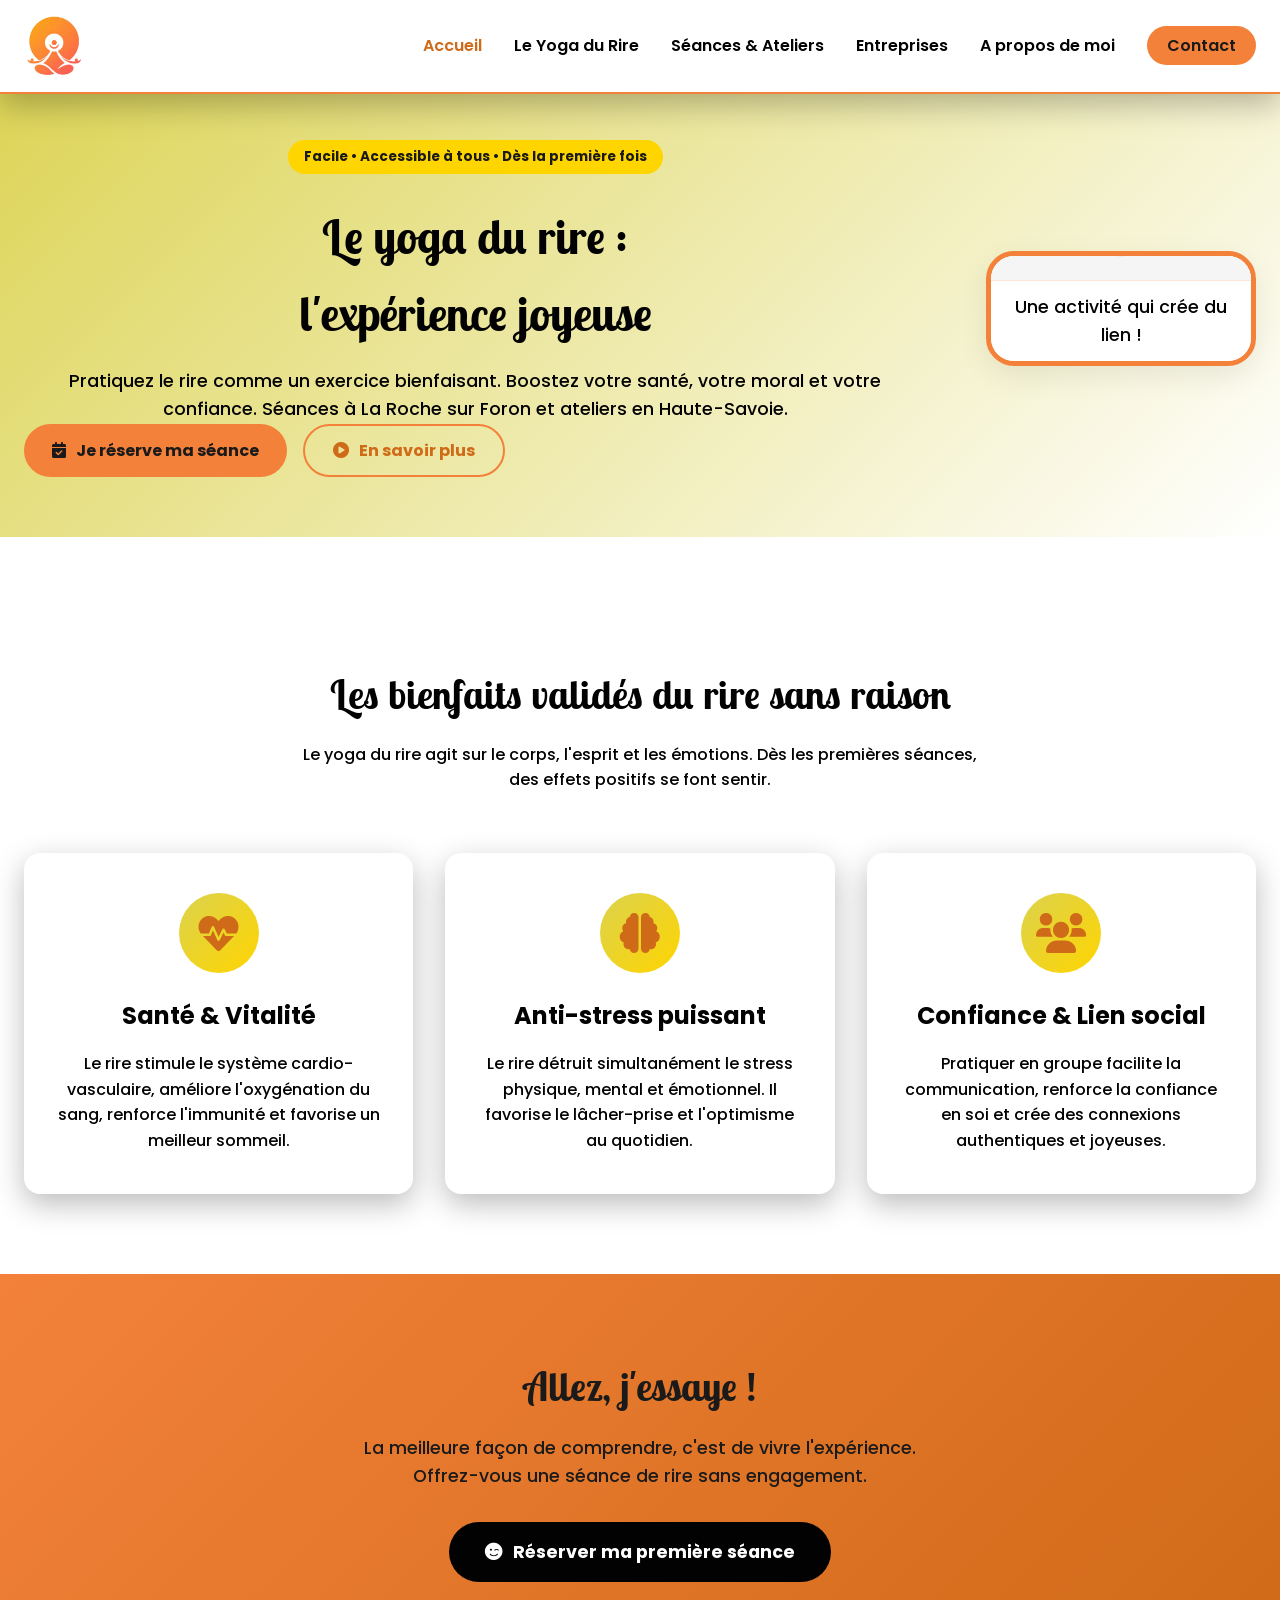
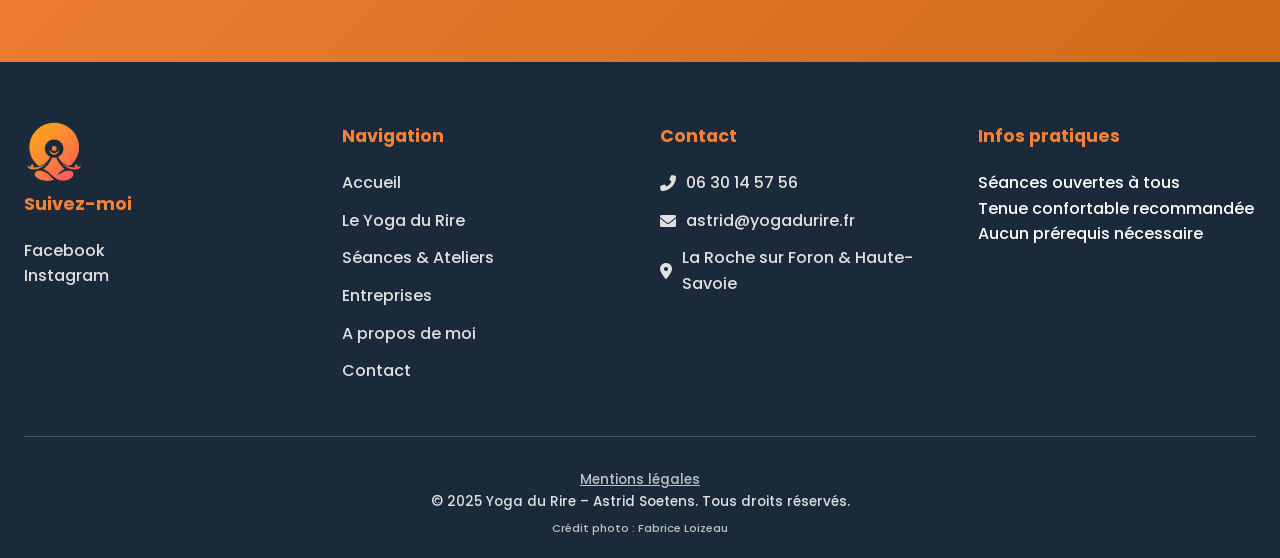
==== index.html @ e9b2869d "Add files via upload" ====
<!DOCTYPE html>
<html lang="fr">
<head>
    <meta charset="UTF-8">
    <meta name="viewport" content="width=device-width, initial-scale=1.0, viewport-fit=cover">
    
    <!-- META DESCRIPTION -->
    <meta name="description" content="Yoga du Rire à La Roche sur Foron et Haute-Savoie. Pratique accessible, sans humour, pour la santé, la joie et la confiance en soi. Ateliers avec Astrid Soetens.">
    <meta name="keywords" content="yoga du rire, haute-savoie, la roche sur foron, rire thérapie, bien-être, astrid soetens">
    <meta name="author" content="Astrid Soetens - Yoga du Rire">
    <meta name="robots" content="index, follow">
    <meta name="revisit-after" content="7 days">
    
    <!-- TITLE -->
    <title>Yoga du Rire – Astrid Soetens | Rire pour mieux vivre en Haute-Savoie</title>
    
    <!-- ==================== OPEN GRAPH / FACEBOOK ==================== -->
    <meta property="og:type" content="website">
    <meta property="og:url" content="https://yogadurire.fr/">
    <meta property="og:title" content="Yoga du Rire – Astrid Soetens | Rire pour mieux vivre en Haute-Savoie">
    <meta property="og:description" content="Pratiquez le yoga du rire à La Roche sur Foron et Haute-Savoie. Séances hebdomadaires, ateliers en entreprise et visio. Accessible à tous, sans humour, pour la santé et la joie.">
    <meta property="og:image" content="https://yogadurire.fr/img/og-image.jpg">
    <meta property="og:image:width" content="1200">
    <meta property="og:image:height" content="630">
    <meta property="og:image:alt" content="Astrid Soetens animant une séance de yoga du rire">
    <meta property="og:locale" content="fr_FR">
    <meta property="og:site_name" content="Yoga du Rire - Astrid Soetens">
    <!-- ==================== FAVICONS ==================== -->
<link rel="icon" type="image/svg+xml" href="img/favicon.svg">
<link rel="alternate icon" href="img/favicon.ico">
<link rel="icon" type="image/png" sizes="16x16" href="img/favicon-16x16.png">
<link rel="icon" type="image/png" sizes="32x32" href="img/favicon-32x32.png">
<link rel="apple-touch-icon" sizes="180x180" href="img/apple-touch-icon.png">
<link rel="manifest" href="img/site.webmanifest">
<meta name="msapplication-TileColor" content="#f3813a">
<meta name="theme-color" content="#f3813a">
    
    <!-- ==================== SCHEMA.ORG JSON-LD ==================== -->
 <script type="application/ld+json">
{
  "@context": "https://schema.org",
  "@type": "LocalBusiness",
  "name": "Yoga du Rire - Astrid Soetens",
  "alternateName": "Yoga du Rire Haute-Savoie",
  "description": "Animatrice certifiée de yoga du rire en Haute-Savoie. Séances hebdomadaires à La Roche sur Foron, ateliers en entreprise et séances en visioconférence.",
  "url": "https://yogadurire.fr/",
  "logo": "https://yogadurire.fr/img/logo.png",
  "image": "https://yogadurire.fr/img/astrid-soetens.webp",
  "telephone": "+33630145756",
  "email": "astrid@yogadurire.fr",
  "priceRange": "€ (participation libre)",
  "address": {
    "@type": "PostalAddress",
    "streetAddress": "156 Avenue Charles de Gaulle",
    "addressLocality": "La Roche sur Foron",
    "postalCode": "74800",
    "addressRegion": "Haute-Savoie",
    "addressCountry": "FR"
  },
  "sameAs": [
    "https://www.facebook.com/YogaRireAstridSoetens",
    "https://www.instagram.com/astridyogadurire/"
  ],
  "hasOfferCatalog": {
    "@type": "OfferCatalog",
    "name": "Services de yoga du rire",
    "itemListElement": [
      {
        "@type": "Offer",
        "itemOffered": {
          "@type": "Service",
          "name": "Séances hebdomadaires de yoga du rire",
          "description": "Séances collectives à La Roche sur Foron pour pratiquer le rire comme exercice de bien-être.",
          "provider": {
            "@type": "Person",
            "name": "Astrid Soetens"
          },
          "areaServed": {
            "@type": "City",
            "name": "La Roche sur Foron"
          },
          "audience": {
            "@type": "PeopleAudience",
            "suggestedGender": "Unisex",
            "eligibleAgeRange": {
              "@type": "QuantitativeValue",
              "minValue": "18",
              "unitCode": "ANN"
            }
          }
        }
      },
      {
        "@type": "Offer",
        "itemOffered": {
          "@type": "Service",
          "name": "Ateliers yoga du rire en entreprise",
          "description": "Ateliers sur mesure pour entreprises et associations, pour renforcer la cohésion d'équipe et réduire le stress.",
          "provider": {
            "@type": "Person",
            "name": "Astrid Soetens"
          },
          "areaServed": {
            "@type": "AdministrativeArea",
            "name": "Haute-Savoie"
          }
        }
      },
      {
        "@type": "Offer",
        "itemOffered": {
          "@type": "Service",
          "name": "Séances de yoga du rire en visioconférence",
          "description": "Pratiquez le yoga du rire depuis chez vous, en groupe ou en individuel.",
          "provider": {
            "@type": "Person",
            "name": "Astrid Soetens"
          },
          "availableChannel": {
            "@type": "ServiceChannel",
            "serviceUrl": "https://zoom.us/",
            "availableLanguage": {
              "@type": "Language",
              "name": "Français"
            }
          }
        }
      }
    ]
  },
  "makesOffer": [
    {
      "@type": "Offer",
      "itemOffered": {
        "@type": "Service",
        "name": "Séance découverte de yoga du rire"
      },
      "price": "0",
      "priceCurrency": "EUR",
      "availability": "https://schema.org/InStock"
    }
  ]
}
</script>
    
    <!-- FONTS & CSS -->
    <link rel="preconnect" href="https://fonts.googleapis.com">
    <link rel="preconnect" href="https://fonts.gstatic.com" crossorigin>
    <link href="https://fonts.googleapis.com/css2?family=Lobster+Two:ital,wght@0,400;0,700;1,400;1,700&display=swap" rel="stylesheet">
    <link href="https://fonts.googleapis.com/css2?family=Poppins:wght@400;500;600;700;800&family=Open+Sans:wght@300;400;500;600;700&display=swap" rel="stylesheet">
    <link rel="stylesheet" href="https://cdnjs.cloudflare.com/ajax/libs/font-awesome/6.0.0-beta3/css/all.min.css">
    <link rel="stylesheet" href="css/style.css">
    
    <!-- FAVICON -->
    <link rel="icon" type="image/png" href="img/favicon.png">
    <link rel="apple-touch-icon" href="img/apple-touch-icon.png">
    
    <!-- CANONICAL URL -->
    <link rel="canonical" href="https://yogadurire.fr/">
    
    <!-- ALTERNATE LANGUAGES -->
    <link rel="alternate" hreflang="fr" href="https://yogadurire.fr/">
    <!-- ==================== WHATSAPP / LINKEDIN ==================== -->
<meta property="og:image:alt" content="Yoga du Rire avec Astrid Soetens - Le rire pour mieux vivre">

</head>
<body>

      <a href="#main-content" class="skip-link">Aller au contenu principal</a>
    
    <!-- ==================== HEADER / NAVIGATION ==================== -->
    <header class="header">
        <div class="container">
            <div class="logo">
                <a href="index.html">
                    <img src="img/logo.png" alt="Logo Yoga du Rire Astrid Soetens" class="logo-yoga">
                </a>
            </div>
            <nav class="navbar">
                <ul class="nav-menu">
                    <li><a href="index.html" class="active">Accueil</a></li>
                    <li><a href="yoga-du-rire.html">Le Yoga du Rire</a></li>
                    <li><a href="seances.html">Séances & Ateliers</a></li>
                    <li><a href="entreprises.html">Entreprises</a></li>
                    <li><a href="a-propos.html">A propos de moi</a></li>                    <li><a href="contact.html" class="btn-nav">Contact</a></li>
                </ul>
                <div class="hamburger">
                    <span></span>
                    <span></span>
                    <span></span>
                </div>
            </nav>
        </div>
    </header>
<main id="main-content">
    <!-- ==================== SECTION HERO ==================== -->
<section  class="page-hero">       
            <div class="container"> <div class="hero-wrapper">
                <div class="hero-content">
                    <span class="hero-badge">Facile • Accessible à tous • Dès la première fois</span>
                    <h1>Le yoga du rire :<br>l'expérience joyeuse</h1>
                    <p>Pratiquez le rire comme un exercice bienfaisant. Boostez votre santé, votre moral et votre confiance. Séances à La Roche sur Foron et ateliers en Haute-Savoie.</p>
                    <div class="hero-buttons">
                        <a href="contact.html" class="btn btn-primary"><i class="fas fa-calendar-check"></i> Je réserve ma séance</a>
                        <a href="yoga-du-rire.html" class="btn btn-secondary"><i class="fas fa-play-circle"></i> En savoir plus</a>
                    </div>
                </div>
                
                <div class="videos-hero">
                    <div class="video-container">
                        <div class="video-crop-wrapper">
                            <div class="instagram-cropped">
<iframe class="instagram-media instagram-media-rendered" title="Vidéo Instagram - Temoignage" id="instagram-embed-0" src="https://www.instagram.com/reel/DOQ8oOCDPMs/embed/captioned/?cr=1&amp;v=14&amp;wp=600&amp;rd=http%3A%2F%2F127.0.0.1%3A5500&amp;rp=%2Findex.html#%7B%22ci%22%3A0%2C%22os%22%3A142.10000014305115%2C%22ls%22%3A58.200000047683716%2C%22le%22%3A111.80000019073486%7D" allowtransparency="true" allowfullscreen="true" frameborder="0" height="849" data-instgrm-payload-id="instagram-media-payload-0" scrolling="no" style="background: white; max-width: 540px; width: 300px !important; border-radius: 3px; border: 1px solid rgb(219, 219, 219); box-shadow: none; display: block; margin: 0px 0px 12px; min-width: 326px; padding: 0px;"></iframe>                                    <div style="padding:16px;">
                                        <a href="https://www.instagram.com/reel/DOQ8oOCDPMs/?utm_source=ig_embed&amp;utm_campaign=loading" style="background:#FFFFFF; line-height:0; padding:0 0; text-align:center; text-decoration:none; width:100%;" target="_blank">
                                            <div style="display:flex; flex-direction:row; align-items:center;">
                                                <div style="background-color:#F4F4F4; border-radius:50%; flex-grow:0; height:40px; margin-right:14px; width:40px;"></div>
                                                <div style="display:flex; flex-direction:column; flex-grow:1; justify-content:center;">
                                                    <div style="background-color:#F4F4F4; border-radius:4px; flex-grow:0; height:14px; margin-bottom:6px; width:100px;"></div>
                                                    <div style="background-color:#F4F4F4; border-radius:4px; flex-grow:0; height:14px; width:60px;"></div>
                                                </div>
                                            </div>
                                            <div style="padding:19% 0;"></div>
                                            <div style="display:block; height:50px; margin:0 auto 12px; width:50px;">
                                                <svg width="50px" height="50px" viewBox="0 0 60 60" version="1.1" xmlns="https://www.w3.org/2000/svg" xmlns:xlink="https://www.w3.org/1999/xlink">
                                                    <g stroke="none" stroke-width="1" fill="none" fill-rule="evenodd">
                                                        <g transform="translate(-511.000000, -20.000000)" fill="#000000">
                                                            <g>
                                                                <path d="M556.869,30.41 C554.814,30.41 553.148,32.076 553.148,34.131 C553.148,36.186 554.814,37.852 556.869,37.852 C558.924,37.852 560.59,36.186 560.59,34.131 C560.59,32.076 558.924,30.41 556.869,30.41 M541,60.657 C535.114,60.657 530.342,55.887 530.342,50 C530.342,44.114 535.114,39.342 541,39.342 C546.887,39.342 551.658,44.114 551.658,50 C551.658,55.887 546.887,60.657 541,60.657 M541,33.886 C532.1,33.886 524.886,41.1 524.886,50 C524.886,58.899 532.1,66.113 541,66.113 C549.9,66.113 557.115,58.899 557.115,50 C557.115,41.1 549.9,33.886 541,33.886 M565.378,62.101 C565.244,65.022 564.756,66.606 564.346,67.663 C563.803,69.06 563.154,70.057 562.106,71.106 C561.058,72.155 560.06,72.803 558.662,73.347 C557.607,73.757 556.021,74.244 553.102,74.378 C549.944,74.521 548.997,74.552 541,74.552 C533.003,74.552 532.056,74.521 528.898,74.378 C525.979,74.244 524.393,73.757 523.338,73.347 C521.94,72.803 520.942,72.155 519.894,71.106 C518.846,70.057 518.197,69.06 517.654,67.663 C517.244,66.606 516.755,65.022 516.623,62.101 C516.479,58.943 516.448,57.996 516.448,50 C516.448,42.003 516.479,41.056 516.623,37.899 C516.755,34.978 517.244,33.391 517.654,32.338 C518.197,30.938 518.846,29.942 519.894,28.894 C520.942,27.846 521.94,27.196 523.338,26.654 C524.393,26.244 525.979,25.756 528.898,25.623 C532.057,25.479 533.004,25.448 541,25.448 C548.997,25.448 549.943,25.479 553.102,25.623 C556.021,25.756 557.607,26.244 558.662,26.654 C560.06,27.196 561.058,27.846 562.106,28.894 C563.154,29.942 563.803,30.938 564.346,32.338 C564.756,33.391 565.244,34.978 565.378,37.899 C565.522,41.056 565.552,42.003 565.552,50 C565.552,57.996 565.522,58.943 565.378,62.101 M570.82,37.631 C570.674,34.438 570.167,32.258 569.425,30.349 C568.659,28.377 567.633,26.702 565.965,25.035 C564.297,23.368 562.623,22.342 560.652,21.575 C558.743,20.834 556.562,20.326 553.369,20.18 C550.169,20.033 549.148,20 541,20 C532.853,20 531.831,20.033 528.631,20.18 C525.438,20.326 523.257,20.834 521.349,21.575 C519.376,22.342 517.703,23.368 516.035,25.035 C514.368,26.702 513.342,28.377 512.574,30.349 C511.834,32.258 511.326,34.438 511.181,37.631 C511.035,40.831 511,41.851 511,50 C511,58.147 511.035,59.17 511.181,62.369 C511.326,65.562 511.834,67.743 512.574,69.651 C513.342,71.625 514.368,73.296 516.035,74.965 C517.703,76.634 519.376,77.658 521.349,78.425 C523.257,79.167 525.438,79.673 528.631,79.82 C531.831,79.965 532.853,80.001 541,80.001 C549.148,80.001 550.169,79.965 553.369,79.82 C556.562,79.673 558.743,79.167 560.652,78.425 C562.623,77.658 564.297,76.634 565.965,74.965 C567.633,73.296 568.659,71.625 569.425,69.651 C570.167,67.743 570.674,65.562 570.82,62.369 C570.966,59.17 571,58.147 571,50 C571,41.851 570.966,40.831 570.82,37.631"></path>
                                                            </g>
                                                        </g>
                                                    </g>
                                                </svg>
                                            </div>
                                            <div style="padding-top:8px;">
                                                <div style="color:#3897f0; font-family:Arial,sans-serif; font-size:14px; font-style:normal; font-weight:550; line-height:18px;">Voir cette publication sur Instagram</div>
                                            </div>
                                            <div style="padding:12.5% 0;"></div>
                                            <div style="display:flex; flex-direction:row; margin-bottom:14px; align-items:center;">
                                                <div>
                                                    <div style="background-color:#F4F4F4; border-radius:50%; height:12.5px; width:12.5px; transform:translateX(0px) translateY(7px);"></div>
                                                    <div style="background-color:#F4F4F4; height:12.5px; transform:rotate(-45deg) translateX(3px) translateY(1px); width:12.5px; flex-grow:0; margin-right:14px; margin-left:2px;"></div>
                                                    <div style="background-color:#F4F4F4; border-radius:50%; height:12.5px; width:12.5px; transform:translateX(9px) translateY(-18px);"></div>
                                                </div>
                                                <div style="margin-left:8px;">
                                                    <div style="background-color:#F4F4F4; border-radius:50%; flex-grow:0; height:20px; width:20px;"></div>
                                                    <div style="width:0; height:0; border-top:2px solid transparent; border-left:6px solid #f4f4f4; border-bottom:2px solid transparent; transform:translateX(16px) translateY(-4px) rotate(30deg)"></div>
                                                </div>
                                                <div style="margin-left:auto;">
                                                    <div style="width:0px; border-top:8px solid #F4F4F4; border-right:8px solid transparent; transform:translateY(16px);"></div>
                                                    <div style="background-color:#F4F4F4; flex-grow:0; height:12px; width:16px; transform:translateY(-4px);"></div>
                                                    <div style="width:0; height:0; border-top:8px solid #F4F4F4; border-left:8px solid transparent; transform:translateY(-4px) translateX(8px);"></div>
                                                </div>
                                            </div>
                                            <div style="display:flex; flex-direction:column; flex-grow:1; justify-content:center; margin-bottom:24px;">
                                                <div style="background-color:#F4F4F4; border-radius:4px; flex-grow:0; height:14px; margin-bottom:6px; width:224px;"></div>
                                                <div style="background-color:#F4F4F4; border-radius:4px; flex-grow:0; height:14px; width:144px;"></div>
                                            </div>
                                        </a>
                                        <p style="color:#ffffff; font-family:Arial,sans-serif; font-size:14px; line-height:17px; margin-bottom:0; margin-top:8px; overflow:hidden; padding:8px 0 7px; text-align:center; text-overflow:ellipsis; white-space:nowrap;">
                                            <a href="https://www.instagram.com/reel/DOQ8oOCDPMs/?utm_source=ig_embed&amp;utm_campaign=loading" style="color:#c9c8cd; font-family:Arial,sans-serif; font-size:14px; font-style:normal; font-weight:normal; line-height:17px; text-decoration:none;" target="_blank">Une publication partagée par Astrid Yoga du Rire (@astridyogadurire)</a>
                                        </p>
                                    </div>
                                
                                <script async src="//www.instagram.com/embed.js"></script>
                            </div>
                        </div>
                        <div class="video-credit-link">
                            <a href="https://www.instagram.com/astridyogadurire/" target="_blank">
                                <p> Une activité qui crée du lien !</p>
                            </a>
                        </div>
                    </div>
                </div>
            </div>
        </div>
    </section>

    <!-- ==================== SECTION BIENFAITS ==================== -->
    <section  class="benefits">
        <div class="container">
            <div class="section-header">
                <span class="section-tag">Pourquoi pratiquer ?</span>
                <h2>Les bienfaits validés du rire sans raison</h2>
                <p>Le yoga du rire agit sur le corps, l'esprit et les émotions. Dès les premières séances, des effets positifs se font sentir.</p>
            </div>
            <div class="benefits-grid">
                <div class="benefit-card">
                    <div class="benefit-icon"><i class="fas fa-heartbeat"></i></div>
                    <h3>Santé & Vitalité</h3>
                    <p>Le rire stimule le système cardio-vasculaire, améliore l'oxygénation du sang, renforce l'immunité et favorise un meilleur sommeil.</p>
                </div>
                <div class="benefit-card">
                    <div class="benefit-icon"><i class="fas fa-brain"></i></div>
                    <h3>Anti-stress puissant</h3>
                    <p>Le rire détruit simultanément le stress physique, mental et émotionnel. Il favorise le lâcher-prise et l'optimisme au quotidien.</p>
                </div>
                <div class="benefit-card">
                    <div class="benefit-icon"><i class="fas fa-users"></i></div>
                    <h3>Confiance & Lien social</h3>
                    <p>Pratiquer en groupe facilite la communication, renforce la confiance en soi et crée des connexions authentiques et joyeuses.</p>
                </div>
            </div>
        </div>
    </section>

    <!-- ==================== SECTION CTA FINAL ==================== -->
    <section  class="cta">
        <div class="container">
            <div class="cta-content">
                <h2>Allez, j'essaye !</h2>
                <p>La meilleure façon de comprendre, c'est de vivre l'expérience. Offrez-vous une séance de rire sans engagement.</p>
                <a href="contact.html" class="btn btn-primary btn-large"><i class="fas fa-smile-wink"></i> Réserver ma première séance</a>
            </div>
        </div>
    </section>
</main>
    <!-- ==================== FOOTER ==================== -->
    <footer class="footer">
        <div class="container">
            <div class="footer-grid">
                <div class="footer-col">
                    <div class="footer-logo"><img src="img/logo.png" alt="Logo Yoga du Rire Astrid Soetens" class="logo-yoga"></div>
                    <h4>Suivez-moi</h4>
                    <div class="social-link"><a href="https://www.facebook.com/YogaRireAstridSoetens">Facebook</a></div> 
                    <div class="social-link"><a href="https://www.instagram.com/astridyogadurire/">Instagram</a></div>
                </div>
                <div class="footer-col">
                    <h4>Navigation</h4>
                    <ul>
                        <li><a href="index.html">Accueil</a></li>
                        <li><a href="yoga-du-rire.html">Le Yoga du Rire</a></li>
                        <li><a href="seances.html">Séances & Ateliers</a></li>
                        <li><a href="entreprises.html">Entreprises</a></li>
                        <li><a href="a-propos.html">A propos de moi</a></li>
                        <li><a href="contact.html">Contact</a></li>
                    </ul>
                </div>
                <div class="footer-col">
                    <h4>Contact</h4>
                    <ul class="contact-info">
                        <li><i class="fas fa-phone-alt"></i> <a href="tel:+33630145756">06 30 14 57 56</a></li>
                        <li><i class="fas fa-envelope"></i> <a href="mailto:astrid@yogadurire.fr">astrid@yogadurire.fr</a></li>
                        <li><i class="fas fa-map-marker-alt"></i> La Roche sur Foron & Haute-Savoie</li>
                    </ul>
                </div>
                <div class="footer-col">
                    <h4>Infos pratiques</h4>
                    <p>Séances ouvertes à tous<br>Tenue confortable recommandée<br>Aucun prérequis nécessaire</p>
                </div>
            </div>
            <div class="footer-bottom">
                <a href="mentions-legales.html" style="color:#BDC3C7;">Mentions légales</a>
                <p>&copy; 2025 Yoga du Rire – Astrid Soetens. Tous droits réservés.</p>
                <p class="credit-photo">Crédit photo : Fabrice Loizeau</p>
            </div>
        </div>
    </footer>

  <script type="module" src="js/main.js"></script>
</body>
</html>
---- css/style.css ----
@charset "UTF-8";
* {
  margin: 0;
  padding: 0;
  box-sizing: border-box;
}

body {
  font-family: "Poppins", sans-serif;
  color: #1a1a1a;
  background-color: #ffffff;
  line-height: 1.6;
  overflow-x: hidden;
}

.container {
  max-width: 1280px;
  margin: 0 auto;
  padding: 0 24px;
}

body {
  font-family: "Poppins", sans-serif;
  color: #020202;
  background-color: #ffffff;
  line-height: 1.6;
  overflow-x: hidden;
}

h1, h2, h3, h4 {
  font-family: "Lobster Two", sans-serif;
  color: #020202;
}

.section-header {
  text-align: center;
  max-width: 700px;
  margin: 0 auto 60px;
}

.section-tag {
  display: inline-block;
  background: #ffd500;
  color: #1a1a1a;
  padding: 4px 16px;
  border-radius: 50px;
  font-size: 0.8rem;
  font-weight: 700;
  margin-bottom: 16px;
}

.section-header h2 {
  font-family: "Lobster Two", sans-serif;
  font-size: 2.5rem;
  margin-bottom: 16px;
  color: #020202;
}

.section-header p {
  color: #020202;
}

a:focus-visible,
button:focus-visible,
input:focus-visible,
select:focus-visible,
textarea:focus-visible {
  outline: 3px solid #cf6a18;
  outline-offset: 2px;
  border-radius: 4px;
}

.skip-link {
  position: absolute;
  top: -40px;
  left: 0;
  background: #cf6a18;
  color: #ffffff;
  padding: 8px 16px;
  text-decoration: none;
  z-index: 9999;
  font-weight: 600;
}
.skip-link:focus {
  top: 0;
}

@media (prefers-reduced-motion: reduce) {
  *,
  *::before,
  *::after {
    animation-duration: 0.01ms !important;
    animation-iteration-count: 1 !important;
    transition-duration: 0.01ms !important;
    scroll-behavior: auto !important;
  }
}
body {
  font-weight: 500;
}
@media (prefers-contrast: more) {
  body {
    font-weight: 500;
  }
}

.btn {
  display: inline-flex;
  align-items: center;
  gap: 10px;
  padding: 12px 28px;
  border-radius: 50px;
  text-decoration: none;
  font-weight: 700;
  transition: all 0.3s ease;
  border: none;
  cursor: pointer;
  font-size: 1rem;
}

.btn-primary {
  background: #f3813a;
  color: #1a1a1a;
}
.btn-primary:hover {
  background: #cf6a18;
  color: #ffffff;
  transform: translateY(-3px);
  box-shadow: 0 20px 40px rgba(0, 0, 0, 0.473);
}

.btn-secondary {
  background: transparent;
  color: #cf6a18;
  border: 2px solid #f3813a;
}
.btn-secondary:hover {
  background: #f3813a;
  color: #1a1a1a;
  transform: translateY(-3px);
  box-shadow: 0 20px 40px rgba(0, 0, 0, 0.473);
}

.btn-large {
  padding: 16px 36px;
  font-size: 1.1rem;
}

.benefits-grid {
  display: grid;
  grid-template-columns: repeat(auto-fit, minmax(300px, 1fr));
  gap: 32px;
}

.benefit-card {
  background: #ffffff;
  padding: 40px 28px;
  border-radius: 16px;
  text-align: center;
  box-shadow: 0 10px 30px rgba(0, 0, 0, 0.267);
  transition: all 0.3s ease;
}
.benefit-card:hover {
  transform: translateY(-8px);
  box-shadow: 0 20px 40px rgba(0, 0, 0, 0.473);
}
.benefit-card .benefit-icon {
  width: 80px;
  height: 80px;
  background: linear-gradient(135deg, #dbd24e, #ffd500);
  border-radius: 50%;
  display: flex;
  align-items: center;
  justify-content: center;
  margin: 0 auto 24px;
}
.benefit-card .benefit-icon i {
  font-size: 2.5rem;
  color: #cf6a18;
}
.benefit-card h3 {
  font-size: 1.5rem;
  margin-bottom: 16px;
  font-family: "Poppins", sans-serif;
  font-style: normal;
  color: #020202;
}
.benefit-card p {
  color: #020202;
}

.session-card {
  background: #ffffff;
  border-radius: 24px;
  padding: 2rem 1.8rem;
  box-shadow: 0 10px 30px rgba(0, 0, 0, 0.267);
  transition: all 0.4s ease;
  border: 1px solid rgba(243, 129, 58, 0.15);
  position: relative;
  overflow: hidden;
  height: 100%;
  display: flex;
  flex-direction: column;
  margin-bottom: 20px;
}
.session-card:hover {
  transform: translateY(-12px);
  box-shadow: 0 25px 45px -12px rgba(0, 0, 0, 0.25);
  border-color: #f3813a;
}
.session-card:hover::before {
  opacity: 1;
}
.session-card:hover .session-icon {
  background: #f3813a;
  color: #1a1a1a;
  transform: scale(1.02);
}
.session-card::before {
  content: "";
  position: absolute;
  top: 0;
  left: 0;
  width: 6px;
  height: 100%;
  background: linear-gradient(135deg, #f3813a, #ffd500);
  opacity: 0;
  transition: opacity 0.3s ease;
}
.session-card .session-icon {
  font-size: 2.8rem;
  color: #cf6a18;
  margin-bottom: 1.5rem;
  background: rgba(243, 129, 58, 0.1);
  width: 70px;
  height: 70px;
  display: flex;
  align-items: center;
  justify-content: center;
  border-radius: 20px;
  transition: all 0.3s;
}
.session-card h3 {
  font-size: 1.6rem;
  margin-bottom: 1rem;
  font-weight: 700;
  color: #020202;
  font-family: "Poppins", sans-serif;
  font-style: normal;
}
.session-card p {
  color: #020202;
  line-height: 1.65;
  flex-grow: 1;
}

.enterprise-card {
  background: #ffffff;
  border-radius: 24px;
  padding: 2rem 1.8rem;
  box-shadow: 0 10px 30px rgba(0, 0, 0, 0.267);
  transition: all 0.4s ease;
  border: 1px solid rgba(243, 129, 58, 0.15);
  position: relative;
  overflow: hidden;
  height: 100%;
  display: flex;
  flex-direction: column;
  margin-bottom: 20px;
}
.enterprise-card:hover {
  transform: translateY(-12px);
  box-shadow: 0 25px 45px -12px rgba(0, 0, 0, 0.25);
  border-color: #f3813a;
}
.enterprise-card:hover::before {
  opacity: 1;
}
.enterprise-card:hover .card-icon {
  background: #f3813a;
  color: #1a1a1a;
  transform: scale(1.02);
}
.enterprise-card::before {
  content: "";
  position: absolute;
  top: 0;
  left: 0;
  width: 6px;
  height: 100%;
  background: linear-gradient(135deg, #f3813a, #ffd500);
  opacity: 0;
  transition: opacity 0.3s ease;
}
.enterprise-card .card-icon {
  font-size: 2.8rem;
  color: #cf6a18;
  margin-bottom: 1.5rem;
  background: rgba(243, 129, 58, 0.1);
  width: 70px;
  height: 70px;
  display: flex;
  align-items: center;
  justify-content: center;
  border-radius: 20px;
  transition: all 0.3s;
}
.enterprise-card h3 {
  font-size: 1.6rem;
  margin-bottom: 1rem;
  font-weight: 700;
  color: #020202;
  font-family: "Poppins", sans-serif;
  font-style: normal;
}
.enterprise-card p {
  color: #020202;
  line-height: 1.65;
  flex-grow: 1;
}

.video-card {
  background: #ffffff;
  border-radius: 24px;
  overflow: hidden;
  width: 60%;
  box-shadow: 0 20px 40px rgba(0, 0, 0, 0.15);
  transition: transform 0.3s ease, box-shadow 0.3s ease;
  opacity: 0;
  transform: translateY(30px) scale(0.98);
  animation: videoReveal 1.5s cubic-bezier(0.2, 0.9, 0.4, 1.1) forwards;
  animation-delay: 0.5s;
}
@keyframes videoReveal {
  0% {
    opacity: 0;
    transform: translateY(30px) scale(0.96);
  }
  100% {
    opacity: 1;
    transform: translateY(0) scale(1);
  }
}
.video-card:hover {
  transform: translateY(-5px) scale(1.01);
  box-shadow: 0 30px 50px rgba(0, 0, 0, 0.2);
}

.video-crop-wrapper {
  max-height: 280px;
  border-color: solid 2px #E67E22;
  overflow: hidden;
  background: #f5f5f5;
  display: flex;
  align-items: center;
  justify-content: center;
  align-items: flex-start;
}

.instagram-cropped {
  transform: translateY(-70px);
  margin-bottom: -160px;
  animation: contentFadeIn 3s ease-out forwards;
}
@keyframes contentFadeIn {
  from {
    opacity: 0;
  }
  to {
    opacity: 1;
  }
}
.instagram-cropped .instagram-media,
.instagram-cropped blockquote {
  margin: 0 auto !important;
  width: 100% !important;
  min-width: 100px !important;
}

.video-credit-link {
  text-align: center;
  padding: 12px 16px;
  background: #ffffff;
  border-top: 1px solid rgba(243, 129, 58, 0.2);
}
.video-credit-link a {
  font-size: 0.85rem;
  color: #5a6a7a;
  text-decoration: none;
  display: flex;
  align-items: center;
  justify-content: center;
  gap: 8px;
  transition: color 0.3s ease;
  font-weight: 500;
}
.video-credit-link a:hover {
  color: #f3813a;
}

.videos-grid {
  display: flex;
  flex-wrap: wrap;
  justify-content: center;
  gap: 30px;
}

.video-container {
  max-width: 270px;
  flex: 1;
  background: transparent;
  border-radius: 28px;
  box-shadow: 0 10px 30px rgba(0, 0, 0, 0.08);
  overflow: hidden;
  transition: all 0.3s ease;
  border: 5px solid #f3813a;
}
.video-container:hover {
  transform: translateY(-6px);
  box-shadow: 0 20px 40px rgba(0, 0, 0, 0.2);
}

.instagram-showcase {
  padding: 0px 0 60px;
}

.form-group {
  margin-bottom: 24px;
}
.form-group label {
  display: block;
  margin-bottom: 8px;
  font-weight: 600;
  color: #2c3e50;
}
.form-group input, .form-group select, .form-group textarea {
  width: 100%;
  padding: 12px 16px;
  border: 1px solid #ccc;
  border-radius: 12px;
  font-family: inherit;
  transition: all 0.3s ease;
  color: #2c3e50;
}
.form-group input:focus, .form-group select:focus, .form-group textarea:focus {
  outline: none;
  border-color: #f3813a;
  box-shadow: 0 0 0 3px rgba(255, 140, 66, 0.1);
}

.form-note {
  font-size: 0.8rem;
  color: #5a6a7a;
  margin-top: 16px;
}

.form-message {
  padding: 15px 20px;
  border-radius: 12px;
  margin-bottom: 25px;
  text-align: center;
  display: none;
  font-family: "Open Sans", sans-serif;
}
.form-message.success {
  background: #d4edda;
  color: #155724;
  border: 1px solid #c3e6cb;
  display: block;
}
.form-message.error {
  background: #f8d7da;
  color: #721c24;
  border: 1px solid #f5c6cb;
  display: block;
}

.sidebar .sidebar-card {
  background: #ffffff;
  border-radius: 16px;
  padding: 24px;
  box-shadow: 0 10px 30px rgba(0, 0, 0, 0.267);
  margin-bottom: 32px;
  border: 1px solid rgba(243, 129, 58, 0.2);
}
.sidebar .sidebar-card h3 {
  font-family: "Poppins", sans-serif;
  font-style: normal;
  color: #cf6a18;
  margin-bottom: 16px;
  display: flex;
  align-items: center;
  gap: 10px;
}
.sidebar .sidebar-card p {
  color: #3a4a5a;
}

.info-box {
  display: flex;
  gap: 20px;
  background: #dbd24e;
  padding: 24px;
  border-radius: 16px;
  margin: 30px 0;
  align-items: flex-start;
}
.info-box i {
  font-size: 2.5rem;
  color: #f3813a;
}
.info-box h3 {
  margin-bottom: 8px;
  color: #2c3e50;
}
.info-box p {
  color: #3a4a5a;
  margin-bottom: 0;
}

.benefits-list {
  list-style: none;
  padding-left: 0;
  margin: 20px 0;
}
.benefits-list li {
  margin-bottom: 12px;
  display: flex;
  align-items: center;
  gap: 12px;
  color: #3a4a5a;
}
.benefits-list li i {
  color: #f3813a;
  font-size: 1.2rem;
}

.header {
  position: fixed;
  top: 0;
  left: 0;
  width: 100%;
  background: #ffffff;
  box-shadow: 0 10px 30px rgba(0, 0, 0, 0.267);
  z-index: 1000;
  padding: 16px 0;
  transition: all 0.3s ease;
  border-bottom: 2px solid #f3813a;
}
.header .container {
  display: flex;
  align-items: center;
  justify-content: space-between;
}

.logo a {
  display: flex;
  align-items: center;
  gap: 12px;
  text-decoration: none;
  color: #1a2a3a;
}

.logo-yoga {
  width: 60px;
  height: 60px;
  object-fit: contain;
}

.nav-menu {
  display: flex;
  gap: 32px;
  list-style: none;
}
.nav-menu a {
  text-decoration: none;
  color: #020202;
  font-weight: 600;
  transition: all 0.3s ease;
}
.nav-menu a:hover, .nav-menu a.active {
  color: #cf6a18;
}

.btn-nav {
  background: #f3813a;
  color: #1a1a1a !important;
  padding: 8px 20px;
  border-radius: 50px;
  font-weight: 700;
}
.btn-nav:hover {
  background: #cf6a18;
  color: #ffffff !important;
  transform: translateY(-2px);
}

.hamburger {
  display: none;
  flex-direction: column;
  cursor: pointer;
}
.hamburger span {
  width: 25px;
  height: 3px;
  background: #1a2a3a;
  margin: 3px 0;
  transition: all 0.3s ease;
  border-radius: 3px;
}

.footer {
  background: #1a2a3a;
  color: #ffffff;
  padding: 60px 0 20px;
}
.footer .footer-grid {
  display: grid;
  grid-template-columns: repeat(auto-fit, minmax(220px, 1fr));
  gap: 40px;
  margin-bottom: 40px;
}
.footer .footer-col h4 {
  margin-bottom: 20px;
  font-size: 1.1rem;
  color: #f3813a;
  font-family: "Poppins", sans-serif;
  font-style: normal;
}
.footer .footer-col ul {
  list-style: none;
}
.footer .footer-col ul li {
  margin-bottom: 12px;
}
.footer .footer-col a {
  color: #e0e0e0;
  text-decoration: none;
  transition: all 0.3s ease;
}
.footer .footer-col a:hover {
  color: #ffd500;
  text-decoration: underline;
}
.footer .footer-col .contact-info li {
  display: flex;
  align-items: center;
  gap: 10px;
  color: #e0e0e0;
}
.footer .footer-col .contact-info li a {
  color: #e0e0e0;
}
.footer .footer-col .contact-info li a:hover {
  color: #ffd500;
}
.footer .footer-bottom {
  text-align: center;
  padding-top: 32px;
  border-top: 1px solid rgba(255, 255, 255, 0.2);
  font-size: 0.85rem;
  color: #e0e0e0;
}
.footer .footer-bottom a {
  color: #e0e0e0;
}
.footer .footer-bottom a:hover {
  color: #ffd500;
}
.footer .credit-photo {
  font-size: 0.7rem;
  margin-top: 8px;
  color: #c0c0c0;
}

/* ==================== CORRECTIONS CONTRASTES ==================== */
/* Footer links - amélioration contraste */
.footer-bottom a {
  color: #f7d66c; /* Jaune plus visible sur fond foncé */
  text-decoration: underline;
}

.footer-bottom a:hover {
  color: #ffffff;
}

/* Section tag - meilleur contraste */
.section-tag {
  background: var(--primary-dark);
  color: #ffffff;
  font-weight: 700;
}

/* Hero badge - meilleur contraste */
.hero-badge {
  background: var(--primary-dark);
  color: #ffffff;
  font-weight: 700;
}

/* Step number - meilleur contraste */
.step-number {
  background: var(--primary-dark);
  color: #ffffff;
  font-weight: 700;
}

/* Bouton btn-nav au hover */
.btn-nav:hover {
  background: var(--primary-dark);
  color: #ffffff !important;
}

/* Liens dans les cartes contact */
.contact-card a {
  color: var(--primary-dark);
  text-decoration: underline;
}

/* Placeholder des formulaires */
.form-group input::placeholder,
.form-group textarea::placeholder {
  color: #6c7a89;
  opacity: 1;
}

/* Sidebar cards liens */
.sidebar-card a {
  color: var(--primary-dark);
  text-decoration: underline;
}

/* Info box liens */
.info-box a {
  color: var(--primary-dark);
  text-decoration: underline;
}

/* Selection texte */
::selection {
  background: var(--primary);
  color: #1a1a1a;
}

::-moz-selection {
  background: var(--primary);
  color: #1a1a1a;
}

/* Focus visible amélioré */
a:focus-visible,
button:focus-visible,
input:focus-visible,
select:focus-visible,
textarea:focus-visible,
[tabindex="0"]:focus-visible {
  outline: 3px solid var(--primary-dark);
  outline-offset: 3px;
  border-radius: 4px;
}

/* Dark mode support - amélioration contraste */
@media (prefers-color-scheme: dark) {
  .benefit-card,
  .session-card,
  .enterprise-card,
  .sidebar-card,
  .contact-card {
    background: #2a2a2a;
    color: #f0f0f0;
  }
  .benefit-card p,
  .session-card p,
  .enterprise-card p {
    color: #e0e0e0;
  }
  .legal-card {
    background: #2a2a2a;
  }
  .legal-card p,
  .legal-card li {
    color: #e0e0e0;
  }
}
.hero {
  background: linear-gradient(135deg, #FFF8F0, #FFE8D6);
  margin-top: 80px;
  padding: 60px 0;
}

.hero-wrapper {
  display: flex;
  align-items: center;
  gap: 60px;
  flex-wrap: wrap;
}

.hero-content {
  flex: 1.2;
  min-width: 300px;
}

.hero-badge {
  background: #ffd500;
  color: #1a1a1a;
  padding: 6px 16px;
  border-radius: 50px;
  font-size: 0.85rem;
  font-weight: 700;
  display: inline-block;
  margin-bottom: 24px;
}

.hero h1 {
  font-family: "Lobster Two", sans-serif;
  font-size: 3.5rem;
  line-height: 1.2;
  margin-bottom: 24px;
  color: #020202;
}

.hero p {
  font-size: 1.2rem;
  color: #020202;
  margin-bottom: 32px;
}

.hero-buttons {
  display: flex;
  gap: 16px;
  flex-wrap: wrap;
}

.hero-video {
  flex: 0.9;
  min-width: 320px;
}

/* Skip link - accessibilité */
.skip-link {
  position: absolute;
  top: -40px;
  left: 0;
  background: var(--primary-dark);
  color: white;
  padding: 8px 16px;
  text-decoration: none;
  z-index: 9999;
  font-weight: 600;
  border-radius: 0 0 4px 0;
}

.skip-link:focus {
  top: 0;
}

section {
  padding: 80px 0;
}

.page-hero {
  background: linear-gradient(135deg, #dbd24e, #ffffff);
  padding: 140px 0 60px;
  text-align: center;
  position: relative;
  overflow: hidden;
}
.page-hero h1 {
  font-size: 3rem;
  margin-bottom: 16px;
  color: #020202;
}
.page-hero p {
  color: #020202;
  font-size: 1.1rem;
}

.page-content {
  padding: 60px 0;
}

.content-grid {
  display: grid;
  grid-template-columns: 2fr 1fr;
  gap: 48px;
}

.main-content p {
  color: #020202;
}
.main-content h2 {
  color: #020202;
}

.how-it-works {
  background: #ffffff;
}
.how-it-works .steps {
  display: grid;
  grid-template-columns: repeat(auto-fit, minmax(220px, 1fr));
  gap: 32px;
}
.how-it-works .step {
  text-align: center;
}
.how-it-works .step .step-number {
  width: 40px;
  height: 40px;
  background: #f3813a;
  color: #1a1a1a;
  border-radius: 50%;
  display: flex;
  align-items: center;
  justify-content: center;
  font-weight: 700;
  margin: 0 auto 16px;
}
.how-it-works .step .step-icon {
  font-size: 2.5rem;
  color: #cf6a18;
  margin-bottom: 16px;
}
.how-it-works .step h3 {
  margin-bottom: 12px;
  font-family: "Poppins", sans-serif;
  font-style: normal;
  color: #020202;
}
.how-it-works .step p {
  color: #020202;
}
.how-it-works .how-it-works-footer {
  text-align: center;
  font-style: italic;
  color: #020202;
  padding-top: 32px;
  border-top: 1px solid #E0E0E0;
}

.cta {
  background: linear-gradient(135deg, #f3813a, #cf6a18);
  color: #1a1a1a;
  text-align: center;
}
.cta h2 {
  font-size: 2.5rem;
  margin-bottom: 16px;
  color: #1a1a1a;
}
.cta p {
  font-size: 1.1rem;
  max-width: 600px;
  margin: 0 auto 32px;
  color: #1a1a1a;
  font-weight: 500;
}
.cta .btn-primary {
  background: #020202;
  color: #ffffff;
}
.cta .btn-primary:hover {
  background: black;
  color: #ffffff;
  transform: translateY(-3px);
}

.session-image {
  width: 80%;
  height: auto;
  border-radius: 12px;
  margin-top: 20px;
  border: 5px solid #f3813a;
}

.text-center {
  text-align: center;
}

.about-photo {
  text-align: center;
  margin-bottom: 2.5rem;
}

.about-image {
  width: 480px;
  max-width: 85%;
  height: auto;
  border-radius: 10%;
  border: 5px solid #f3813a;
  box-shadow: 0 20px 40px rgba(0, 0, 0, 0.473);
  margin: 0 auto;
  display: block;
}

.certifications {
  text-align: center;
  margin-bottom: 60px;
}
.certifications h3 {
  text-align: center;
  margin-bottom: 2rem;
  font-size: 1.8rem;
  position: relative;
  display: inline-block;
  padding-bottom: 10px;
  color: #2c3e50;
}
.certifications h3:after {
  content: "";
  position: absolute;
  bottom: 0;
  left: 50%;
  transform: translateX(-50%);
  width: 60px;
  height: 3px;
  background: #f3813a;
  border-radius: 3px;
}

.cert-grid {
  display: flex;
  justify-content: center;
  align-items: center;
  gap: 2.5rem;
  flex-wrap: wrap;
  margin-top: 2rem;
}

.cert-image {
  width: 400px;
  max-width: 100%;
  height: auto;
  border-radius: 16px;
  box-shadow: 0 10px 30px rgba(0, 0, 0, 0.267);
  transition: all 0.3s ease;
  border: 2px solid rgba(255, 140, 66, 0.2);
}
.cert-image:hover {
  transform: translateY(-5px);
  box-shadow: 0 20px 40px rgba(0, 0, 0, 0.473);
  border-color: #f3813a;
}

.signature {
  margin-top: 28px;
  font-family: "Poppins", sans-serif;
  font-style: italic;
  color: #cf6a18;
  font-size: 1.1rem;
  border-top: 1px dashed #f3813a;
  padding-top: 20px;
  display: inline-block;
}

.contact-grid {
  display: grid;
  grid-template-columns: 1fr 1fr;
  gap: 48px;
}

.contact-form-container,
.contact-info-container {
  background: #ffffff;
  padding: 32px;
  border-radius: 16px;
  box-shadow: 0 10px 30px rgba(0, 0, 0, 0.267);
}

.contact-form-container h2 {
  color: #2c3e50;
  margin-bottom: 24px;
}

.contact-photo {
  text-align: center;
  margin-bottom: 2rem;
}
.contact-photo .about-image {
  width: 100%;
  max-width: 280px;
  border-radius: 50%;
  border: 4px solid #f3813a;
  box-shadow: 0 10px 30px rgba(0, 0, 0, 0.267);
}

.contact-info-container {
  display: flex;
  flex-direction: column;
  gap: 24px;
}

.contact-card {
  background: #ffffff;
  padding: 24px;
  border-radius: 16px;
  box-shadow: 0 10px 30px rgba(0, 0, 0, 0.267);
  border: 1px solid rgba(243, 129, 58, 0.2);
  transition: all 0.3s ease;
}
.contact-card:hover {
  transform: translateY(-5px);
  box-shadow: 0 20px 40px rgba(0, 0, 0, 0.473);
  border-color: #f3813a;
}
.contact-card h3 {
  margin-bottom: 16px;
  font-family: "Poppins", sans-serif;
  font-style: normal;
  color: #cf6a18;
  display: flex;
  align-items: center;
  gap: 10px;
}
.contact-card h3 i {
  font-size: 1.5rem;
}
.contact-card p, .contact-card a {
  color: #3a4a5a;
}

.social-links {
  display: flex;
  flex-direction: column;
  gap: 12px;
}
.social-links a {
  display: inline-flex;
  align-items: center;
  gap: 10px;
  padding: 10px 16px;
  background: rgba(243, 129, 58, 0.1);
  border-radius: 50px;
  transition: all 0.3s ease;
  width: fit-content;
  color: #2c3e50;
  text-decoration: none;
  font-weight: 500;
}
.social-links a:hover {
  background: #f3813a;
  color: #2c3e50;
  transform: translateX(5px);
}
.social-links a i {
  font-size: 1.2rem;
}

.legal-card {
  background: #ffffff;
  border-radius: 16px;
  box-shadow: 0 10px 30px rgba(0, 0, 0, 0.267);
  padding: 48px;
  margin-bottom: 40px;
}
.legal-card h2 {
  color: #cf6a18;
  margin-bottom: 24px;
  font-size: 1.8rem;
  border-left: 5px solid #f3813a;
  padding-left: 20px;
  font-family: "Poppins", sans-serif;
  font-style: normal;
}
.legal-card p, .legal-card li {
  color: #3a4a5a;
}
.legal-card a {
  color: #cf6a18;
}

.highlight {
  background: #dbd24e;
  padding: 20px;
  border-radius: 12px;
  margin: 24px 0;
  color: #2c3e50;
}

.error-404 {
  text-align: center;
  padding: 85px 20px;
  min-height: 60vh;
  display: flex;
  align-items: center;
  justify-content: center;
}

.error-container {
  max-width: 600px;
  margin: 0 auto;
  padding: 50px 20px;
}

.error-code {
  font-size: 8rem;
  font-weight: 700;
  color: var(--primary);
  font-family: "Lobster Two", sans-serif;
  line-height: 1;
  margin-top: 40px;
}

.error-message {
  font-size: 1.5rem;
  color: var(--text-dark);
}

.error-description {
  color: var(--text-body);
  margin-bottom: 30px;
  font-size: 1.1rem;
}

.error-buttons {
  display: flex;
  gap: 16px;
  justify-content: center;
  flex-wrap: wrap;
}

.error-icon {
  font-size: 4rem;
  color: var(--secondary);
  margin-bottom: 20px;
}

@media (max-width: 768px) {
  .error-code {
    font-size: 5rem;
  }
  .error-message {
    font-size: 1.2rem;
  }
}
@media (max-width: 992px) {
  .hero h1 {
    font-size: 2.5rem;
  }
  .content-grid, .contact-grid {
    grid-template-columns: 1fr;
  }
  .hero-wrapper {
    flex-direction: column;
    text-align: center;
    gap: 40px;
  }
  .hero-content {
    text-align: center;
  }
  .hero-buttons {
    justify-content: center;
  }
  .hero-video {
    max-width: 450px;
    margin: 0 auto;
  }
}
@media (max-width: 768px) {
  .hamburger {
    display: flex;
  }
  .nav-menu {
    position: fixed;
    left: -100%;
    top: 80px;
    flex-direction: column;
    background: #ffffff;
    width: 100%;
    text-align: center;
    transition: 0.3s;
    box-shadow: 0 10px 30px rgba(0, 0, 0, 0.267);
    padding: 32px 0;
    gap: 24px;
  }
  .nav-menu.active {
    left: 0;
  }
  .hero {
    padding: 40px 0;
  }
  .hero h1 {
    font-size: 2rem;
  }
  .section-header h2 {
    font-size: 1.8rem;
  }
  .benefits-grid, .steps {
    gap: 24px;
  }
  .footer-grid {
    grid-template-columns: 1fr;
    text-align: center;
  }
  .contact-info li {
    justify-content: center;
  }
  .hero-video {
    min-width: 280px;
  }
  .instagram-cropped {
    transform: translateY(-50px);
    margin-bottom: -140px;
  }
  .page-hero h1 {
    font-size: 2rem;
  }
  .legal-card {
    padding: 24px;
  }
  .contact-grid {
    gap: 32px;
  }
  .contact-photo .about-image {
    max-width: 220px;
  }
  .social-links a {
    width: 100%;
    justify-content: center;
  }
}
@media (max-width: 480px) {
  .hero-buttons {
    flex-direction: column;
  }
  .btn {
    justify-content: center;
    width: 100%;
  }
  .hero h1 {
    font-size: 1.8rem;
  }
  .video-crop-wrapper {
    max-height: 200px;
  }
  .instagram-cropped {
    transform: translateY(-50px);
    margin-bottom: -140px;
  }
}

/*# sourceMappingURL=style.css.map */
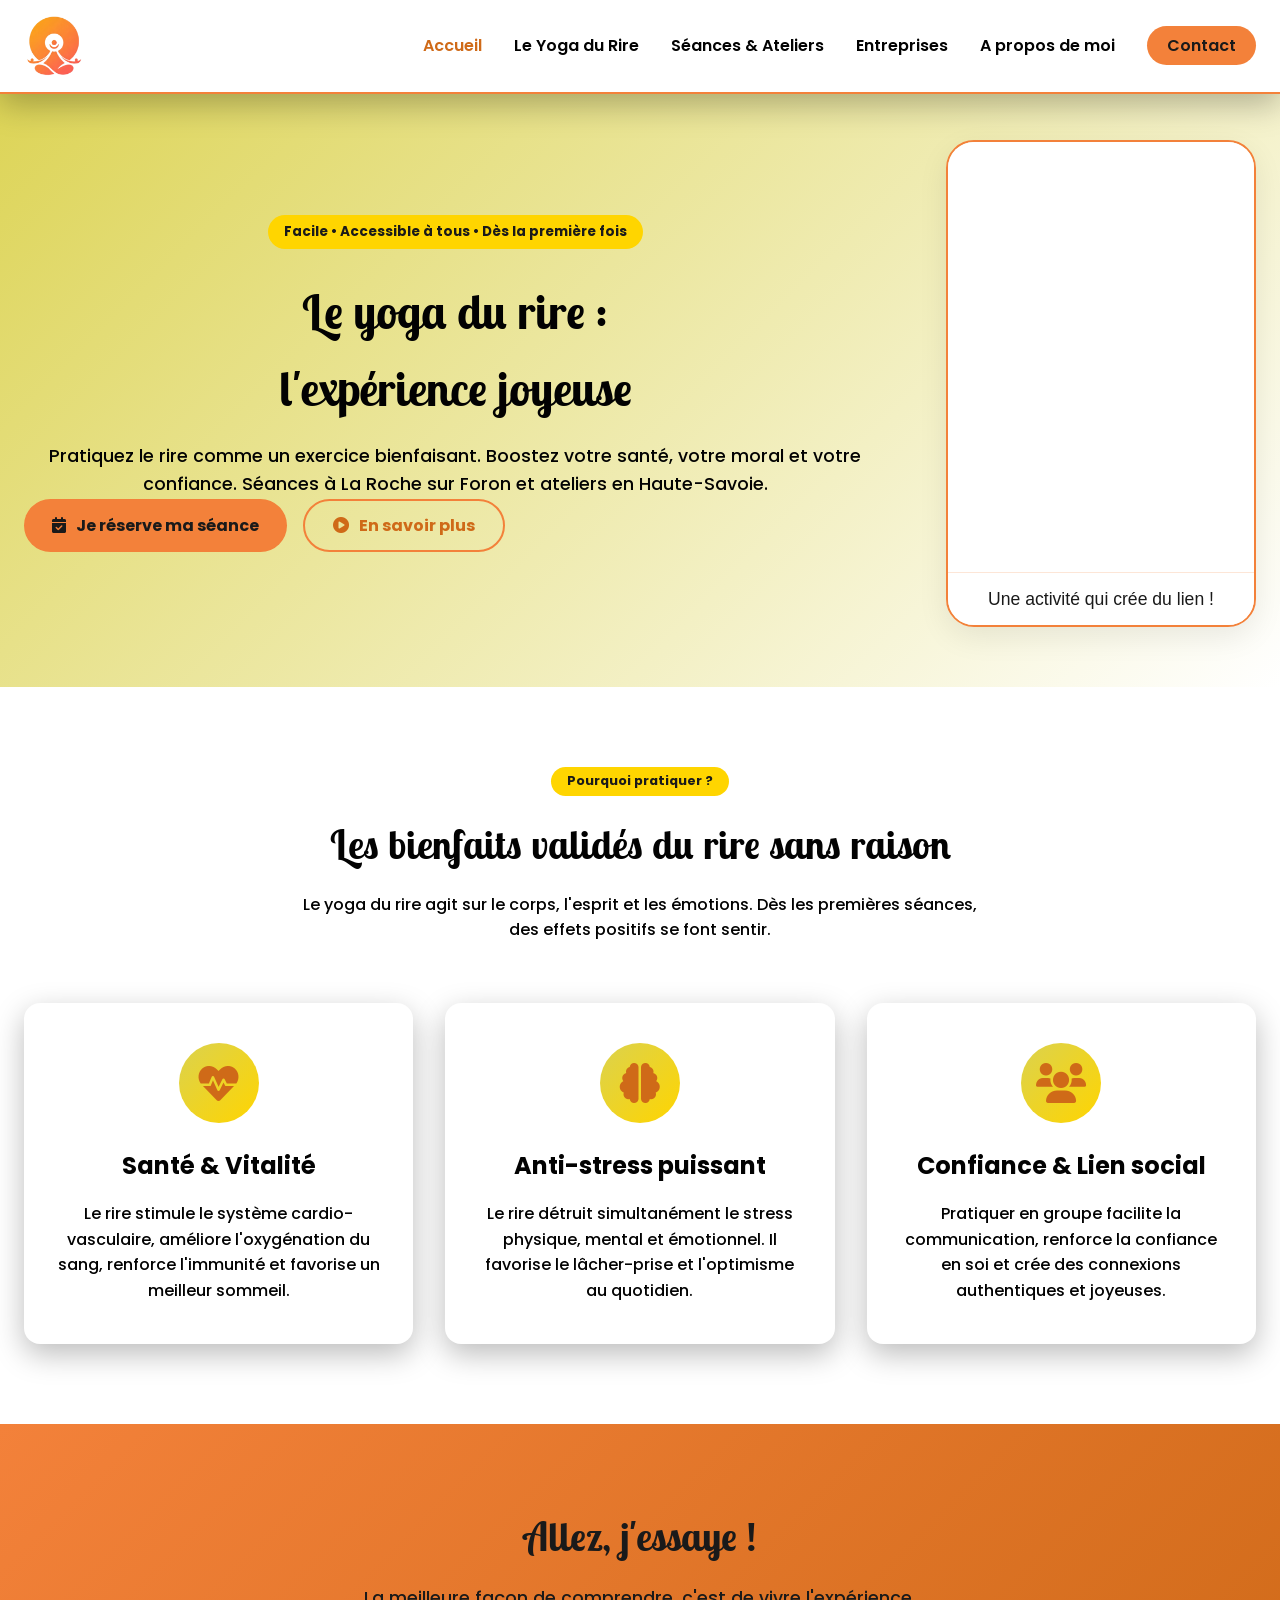
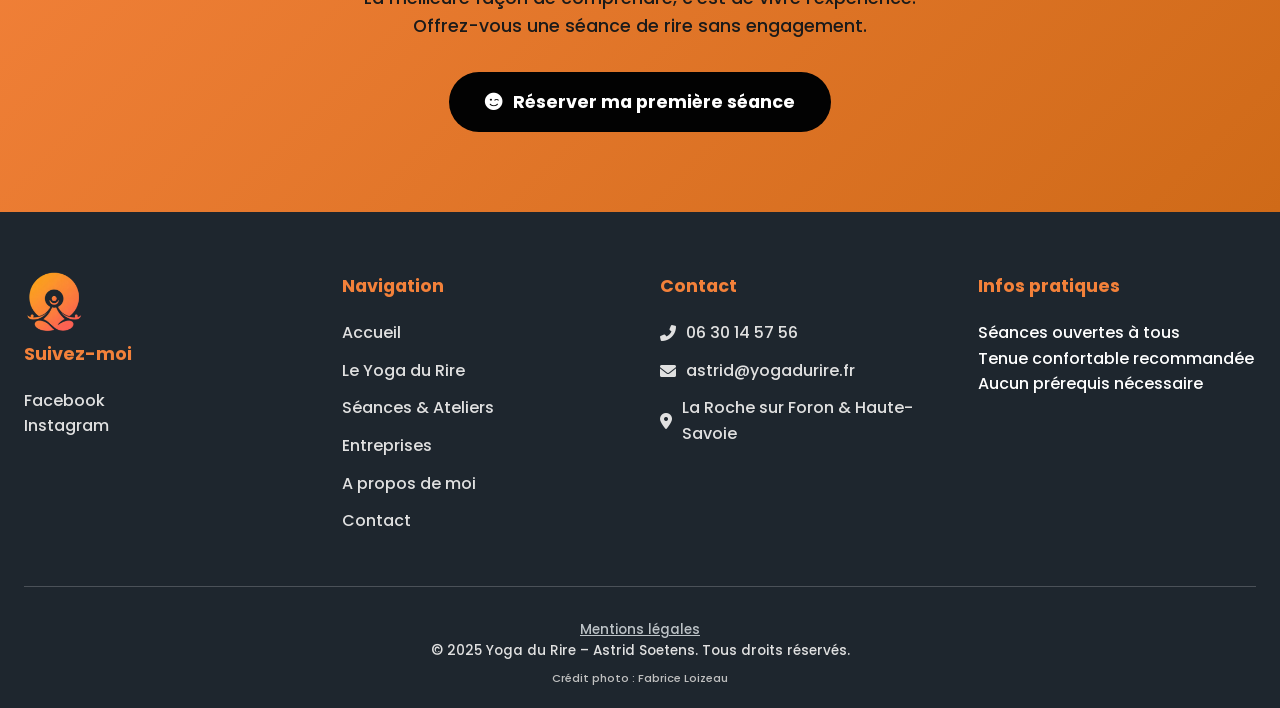
==== commit 599c67bf: "Remove site manifest link from index.html Removed the link to the site manifest in the HTML." ====
--- a/index.html
+++ b/index.html
@@ -31,12 +31,12 @@
 <link rel="icon" type="image/png" sizes="16x16" href="img/favicon-16x16.png">
 <link rel="icon" type="image/png" sizes="32x32" href="img/favicon-32x32.png">
 <link rel="apple-touch-icon" sizes="180x180" href="img/apple-touch-icon.png">
-<link rel="manifest" href="img/site.webmanifest">
+
 <meta name="msapplication-TileColor" content="#f3813a">
 <meta name="theme-color" content="#f3813a">
     
     <!-- ==================== SCHEMA.ORG JSON-LD ==================== -->
- <script type="application/ld+json">
+<script type="application/ld+json">
 {
   "@context": "https://schema.org",
   "@type": "LocalBusiness",
@@ -60,85 +60,6 @@
   "sameAs": [
     "https://www.facebook.com/YogaRireAstridSoetens",
     "https://www.instagram.com/astridyogadurire/"
-  ],
-  "hasOfferCatalog": {
-    "@type": "OfferCatalog",
-    "name": "Services de yoga du rire",
-    "itemListElement": [
-      {
-        "@type": "Offer",
-        "itemOffered": {
-          "@type": "Service",
-          "name": "Séances hebdomadaires de yoga du rire",
-          "description": "Séances collectives à La Roche sur Foron pour pratiquer le rire comme exercice de bien-être.",
-          "provider": {
-            "@type": "Person",
-            "name": "Astrid Soetens"
-          },
-          "areaServed": {
-            "@type": "City",
-            "name": "La Roche sur Foron"
-          },
-          "audience": {
-            "@type": "PeopleAudience",
-            "suggestedGender": "Unisex",
-            "eligibleAgeRange": {
-              "@type": "QuantitativeValue",
-              "minValue": "18",
-              "unitCode": "ANN"
-            }
-          }
-        }
-      },
-      {
-        "@type": "Offer",
-        "itemOffered": {
-          "@type": "Service",
-          "name": "Ateliers yoga du rire en entreprise",
-          "description": "Ateliers sur mesure pour entreprises et associations, pour renforcer la cohésion d'équipe et réduire le stress.",
-          "provider": {
-            "@type": "Person",
-            "name": "Astrid Soetens"
-          },
-          "areaServed": {
-            "@type": "AdministrativeArea",
-            "name": "Haute-Savoie"
-          }
-        }
-      },
-      {
-        "@type": "Offer",
-        "itemOffered": {
-          "@type": "Service",
-          "name": "Séances de yoga du rire en visioconférence",
-          "description": "Pratiquez le yoga du rire depuis chez vous, en groupe ou en individuel.",
-          "provider": {
-            "@type": "Person",
-            "name": "Astrid Soetens"
-          },
-          "availableChannel": {
-            "@type": "ServiceChannel",
-            "serviceUrl": "https://zoom.us/",
-            "availableLanguage": {
-              "@type": "Language",
-              "name": "Français"
-            }
-          }
-        }
-      }
-    ]
-  },
-  "makesOffer": [
-    {
-      "@type": "Offer",
-      "itemOffered": {
-        "@type": "Service",
-        "name": "Séance découverte de yoga du rire"
-      },
-      "price": "0",
-      "priceCurrency": "EUR",
-      "availability": "https://schema.org/InStock"
-    }
   ]
 }
 </script>
@@ -358,4 +279,4 @@
 
   <script type="module" src="js/main.js"></script>
 </body>
-</html>+</html>
--- a/css/style.css
+++ b/css/style.css
@@ -1,1341 +1 @@
-@charset "UTF-8";
-* {
-  margin: 0;
-  padding: 0;
-  box-sizing: border-box;
-}
-
-body {
-  font-family: "Poppins", sans-serif;
-  color: #1a1a1a;
-  background-color: #ffffff;
-  line-height: 1.6;
-  overflow-x: hidden;
-}
-
-.container {
-  max-width: 1280px;
-  margin: 0 auto;
-  padding: 0 24px;
-}
-
-body {
-  font-family: "Poppins", sans-serif;
-  color: #020202;
-  background-color: #ffffff;
-  line-height: 1.6;
-  overflow-x: hidden;
-}
-
-h1, h2, h3, h4 {
-  font-family: "Lobster Two", sans-serif;
-  color: #020202;
-}
-
-.section-header {
-  text-align: center;
-  max-width: 700px;
-  margin: 0 auto 60px;
-}
-
-.section-tag {
-  display: inline-block;
-  background: #ffd500;
-  color: #1a1a1a;
-  padding: 4px 16px;
-  border-radius: 50px;
-  font-size: 0.8rem;
-  font-weight: 700;
-  margin-bottom: 16px;
-}
-
-.section-header h2 {
-  font-family: "Lobster Two", sans-serif;
-  font-size: 2.5rem;
-  margin-bottom: 16px;
-  color: #020202;
-}
-
-.section-header p {
-  color: #020202;
-}
-
-a:focus-visible,
-button:focus-visible,
-input:focus-visible,
-select:focus-visible,
-textarea:focus-visible {
-  outline: 3px solid #cf6a18;
-  outline-offset: 2px;
-  border-radius: 4px;
-}
-
-.skip-link {
-  position: absolute;
-  top: -40px;
-  left: 0;
-  background: #cf6a18;
-  color: #ffffff;
-  padding: 8px 16px;
-  text-decoration: none;
-  z-index: 9999;
-  font-weight: 600;
-}
-.skip-link:focus {
-  top: 0;
-}
-
-@media (prefers-reduced-motion: reduce) {
-  *,
-  *::before,
-  *::after {
-    animation-duration: 0.01ms !important;
-    animation-iteration-count: 1 !important;
-    transition-duration: 0.01ms !important;
-    scroll-behavior: auto !important;
-  }
-}
-body {
-  font-weight: 500;
-}
-@media (prefers-contrast: more) {
-  body {
-    font-weight: 500;
-  }
-}
-
-.btn {
-  display: inline-flex;
-  align-items: center;
-  gap: 10px;
-  padding: 12px 28px;
-  border-radius: 50px;
-  text-decoration: none;
-  font-weight: 700;
-  transition: all 0.3s ease;
-  border: none;
-  cursor: pointer;
-  font-size: 1rem;
-}
-
-.btn-primary {
-  background: #f3813a;
-  color: #1a1a1a;
-}
-.btn-primary:hover {
-  background: #cf6a18;
-  color: #ffffff;
-  transform: translateY(-3px);
-  box-shadow: 0 20px 40px rgba(0, 0, 0, 0.473);
-}
-
-.btn-secondary {
-  background: transparent;
-  color: #cf6a18;
-  border: 2px solid #f3813a;
-}
-.btn-secondary:hover {
-  background: #f3813a;
-  color: #1a1a1a;
-  transform: translateY(-3px);
-  box-shadow: 0 20px 40px rgba(0, 0, 0, 0.473);
-}
-
-.btn-large {
-  padding: 16px 36px;
-  font-size: 1.1rem;
-}
-
-.benefits-grid {
-  display: grid;
-  grid-template-columns: repeat(auto-fit, minmax(300px, 1fr));
-  gap: 32px;
-}
-
-.benefit-card {
-  background: #ffffff;
-  padding: 40px 28px;
-  border-radius: 16px;
-  text-align: center;
-  box-shadow: 0 10px 30px rgba(0, 0, 0, 0.267);
-  transition: all 0.3s ease;
-}
-.benefit-card:hover {
-  transform: translateY(-8px);
-  box-shadow: 0 20px 40px rgba(0, 0, 0, 0.473);
-}
-.benefit-card .benefit-icon {
-  width: 80px;
-  height: 80px;
-  background: linear-gradient(135deg, #dbd24e, #ffd500);
-  border-radius: 50%;
-  display: flex;
-  align-items: center;
-  justify-content: center;
-  margin: 0 auto 24px;
-}
-.benefit-card .benefit-icon i {
-  font-size: 2.5rem;
-  color: #cf6a18;
-}
-.benefit-card h3 {
-  font-size: 1.5rem;
-  margin-bottom: 16px;
-  font-family: "Poppins", sans-serif;
-  font-style: normal;
-  color: #020202;
-}
-.benefit-card p {
-  color: #020202;
-}
-
-.session-card {
-  background: #ffffff;
-  border-radius: 24px;
-  padding: 2rem 1.8rem;
-  box-shadow: 0 10px 30px rgba(0, 0, 0, 0.267);
-  transition: all 0.4s ease;
-  border: 1px solid rgba(243, 129, 58, 0.15);
-  position: relative;
-  overflow: hidden;
-  height: 100%;
-  display: flex;
-  flex-direction: column;
-  margin-bottom: 20px;
-}
-.session-card:hover {
-  transform: translateY(-12px);
-  box-shadow: 0 25px 45px -12px rgba(0, 0, 0, 0.25);
-  border-color: #f3813a;
-}
-.session-card:hover::before {
-  opacity: 1;
-}
-.session-card:hover .session-icon {
-  background: #f3813a;
-  color: #1a1a1a;
-  transform: scale(1.02);
-}
-.session-card::before {
-  content: "";
-  position: absolute;
-  top: 0;
-  left: 0;
-  width: 6px;
-  height: 100%;
-  background: linear-gradient(135deg, #f3813a, #ffd500);
-  opacity: 0;
-  transition: opacity 0.3s ease;
-}
-.session-card .session-icon {
-  font-size: 2.8rem;
-  color: #cf6a18;
-  margin-bottom: 1.5rem;
-  background: rgba(243, 129, 58, 0.1);
-  width: 70px;
-  height: 70px;
-  display: flex;
-  align-items: center;
-  justify-content: center;
-  border-radius: 20px;
-  transition: all 0.3s;
-}
-.session-card h3 {
-  font-size: 1.6rem;
-  margin-bottom: 1rem;
-  font-weight: 700;
-  color: #020202;
-  font-family: "Poppins", sans-serif;
-  font-style: normal;
-}
-.session-card p {
-  color: #020202;
-  line-height: 1.65;
-  flex-grow: 1;
-}
-
-.enterprise-card {
-  background: #ffffff;
-  border-radius: 24px;
-  padding: 2rem 1.8rem;
-  box-shadow: 0 10px 30px rgba(0, 0, 0, 0.267);
-  transition: all 0.4s ease;
-  border: 1px solid rgba(243, 129, 58, 0.15);
-  position: relative;
-  overflow: hidden;
-  height: 100%;
-  display: flex;
-  flex-direction: column;
-  margin-bottom: 20px;
-}
-.enterprise-card:hover {
-  transform: translateY(-12px);
-  box-shadow: 0 25px 45px -12px rgba(0, 0, 0, 0.25);
-  border-color: #f3813a;
-}
-.enterprise-card:hover::before {
-  opacity: 1;
-}
-.enterprise-card:hover .card-icon {
-  background: #f3813a;
-  color: #1a1a1a;
-  transform: scale(1.02);
-}
-.enterprise-card::before {
-  content: "";
-  position: absolute;
-  top: 0;
-  left: 0;
-  width: 6px;
-  height: 100%;
-  background: linear-gradient(135deg, #f3813a, #ffd500);
-  opacity: 0;
-  transition: opacity 0.3s ease;
-}
-.enterprise-card .card-icon {
-  font-size: 2.8rem;
-  color: #cf6a18;
-  margin-bottom: 1.5rem;
-  background: rgba(243, 129, 58, 0.1);
-  width: 70px;
-  height: 70px;
-  display: flex;
-  align-items: center;
-  justify-content: center;
-  border-radius: 20px;
-  transition: all 0.3s;
-}
-.enterprise-card h3 {
-  font-size: 1.6rem;
-  margin-bottom: 1rem;
-  font-weight: 700;
-  color: #020202;
-  font-family: "Poppins", sans-serif;
-  font-style: normal;
-}
-.enterprise-card p {
-  color: #020202;
-  line-height: 1.65;
-  flex-grow: 1;
-}
-
-.video-card {
-  background: #ffffff;
-  border-radius: 24px;
-  overflow: hidden;
-  width: 60%;
-  box-shadow: 0 20px 40px rgba(0, 0, 0, 0.15);
-  transition: transform 0.3s ease, box-shadow 0.3s ease;
-  opacity: 0;
-  transform: translateY(30px) scale(0.98);
-  animation: videoReveal 1.5s cubic-bezier(0.2, 0.9, 0.4, 1.1) forwards;
-  animation-delay: 0.5s;
-}
-@keyframes videoReveal {
-  0% {
-    opacity: 0;
-    transform: translateY(30px) scale(0.96);
-  }
-  100% {
-    opacity: 1;
-    transform: translateY(0) scale(1);
-  }
-}
-.video-card:hover {
-  transform: translateY(-5px) scale(1.01);
-  box-shadow: 0 30px 50px rgba(0, 0, 0, 0.2);
-}
-
-.video-crop-wrapper {
-  max-height: 280px;
-  border-color: solid 2px #E67E22;
-  overflow: hidden;
-  background: #f5f5f5;
-  display: flex;
-  align-items: center;
-  justify-content: center;
-  align-items: flex-start;
-}
-
-.instagram-cropped {
-  transform: translateY(-70px);
-  margin-bottom: -160px;
-  animation: contentFadeIn 3s ease-out forwards;
-}
-@keyframes contentFadeIn {
-  from {
-    opacity: 0;
-  }
-  to {
-    opacity: 1;
-  }
-}
-.instagram-cropped .instagram-media,
-.instagram-cropped blockquote {
-  margin: 0 auto !important;
-  width: 100% !important;
-  min-width: 100px !important;
-}
-
-.video-credit-link {
-  text-align: center;
-  padding: 12px 16px;
-  background: #ffffff;
-  border-top: 1px solid rgba(243, 129, 58, 0.2);
-}
-.video-credit-link a {
-  font-size: 0.85rem;
-  color: #5a6a7a;
-  text-decoration: none;
-  display: flex;
-  align-items: center;
-  justify-content: center;
-  gap: 8px;
-  transition: color 0.3s ease;
-  font-weight: 500;
-}
-.video-credit-link a:hover {
-  color: #f3813a;
-}
-
-.videos-grid {
-  display: flex;
-  flex-wrap: wrap;
-  justify-content: center;
-  gap: 30px;
-}
-
-.video-container {
-  max-width: 270px;
-  flex: 1;
-  background: transparent;
-  border-radius: 28px;
-  box-shadow: 0 10px 30px rgba(0, 0, 0, 0.08);
-  overflow: hidden;
-  transition: all 0.3s ease;
-  border: 5px solid #f3813a;
-}
-.video-container:hover {
-  transform: translateY(-6px);
-  box-shadow: 0 20px 40px rgba(0, 0, 0, 0.2);
-}
-
-.instagram-showcase {
-  padding: 0px 0 60px;
-}
-
-.form-group {
-  margin-bottom: 24px;
-}
-.form-group label {
-  display: block;
-  margin-bottom: 8px;
-  font-weight: 600;
-  color: #2c3e50;
-}
-.form-group input, .form-group select, .form-group textarea {
-  width: 100%;
-  padding: 12px 16px;
-  border: 1px solid #ccc;
-  border-radius: 12px;
-  font-family: inherit;
-  transition: all 0.3s ease;
-  color: #2c3e50;
-}
-.form-group input:focus, .form-group select:focus, .form-group textarea:focus {
-  outline: none;
-  border-color: #f3813a;
-  box-shadow: 0 0 0 3px rgba(255, 140, 66, 0.1);
-}
-
-.form-note {
-  font-size: 0.8rem;
-  color: #5a6a7a;
-  margin-top: 16px;
-}
-
-.form-message {
-  padding: 15px 20px;
-  border-radius: 12px;
-  margin-bottom: 25px;
-  text-align: center;
-  display: none;
-  font-family: "Open Sans", sans-serif;
-}
-.form-message.success {
-  background: #d4edda;
-  color: #155724;
-  border: 1px solid #c3e6cb;
-  display: block;
-}
-.form-message.error {
-  background: #f8d7da;
-  color: #721c24;
-  border: 1px solid #f5c6cb;
-  display: block;
-}
-
-.sidebar .sidebar-card {
-  background: #ffffff;
-  border-radius: 16px;
-  padding: 24px;
-  box-shadow: 0 10px 30px rgba(0, 0, 0, 0.267);
-  margin-bottom: 32px;
-  border: 1px solid rgba(243, 129, 58, 0.2);
-}
-.sidebar .sidebar-card h3 {
-  font-family: "Poppins", sans-serif;
-  font-style: normal;
-  color: #cf6a18;
-  margin-bottom: 16px;
-  display: flex;
-  align-items: center;
-  gap: 10px;
-}
-.sidebar .sidebar-card p {
-  color: #3a4a5a;
-}
-
-.info-box {
-  display: flex;
-  gap: 20px;
-  background: #dbd24e;
-  padding: 24px;
-  border-radius: 16px;
-  margin: 30px 0;
-  align-items: flex-start;
-}
-.info-box i {
-  font-size: 2.5rem;
-  color: #f3813a;
-}
-.info-box h3 {
-  margin-bottom: 8px;
-  color: #2c3e50;
-}
-.info-box p {
-  color: #3a4a5a;
-  margin-bottom: 0;
-}
-
-.benefits-list {
-  list-style: none;
-  padding-left: 0;
-  margin: 20px 0;
-}
-.benefits-list li {
-  margin-bottom: 12px;
-  display: flex;
-  align-items: center;
-  gap: 12px;
-  color: #3a4a5a;
-}
-.benefits-list li i {
-  color: #f3813a;
-  font-size: 1.2rem;
-}
-
-.header {
-  position: fixed;
-  top: 0;
-  left: 0;
-  width: 100%;
-  background: #ffffff;
-  box-shadow: 0 10px 30px rgba(0, 0, 0, 0.267);
-  z-index: 1000;
-  padding: 16px 0;
-  transition: all 0.3s ease;
-  border-bottom: 2px solid #f3813a;
-}
-.header .container {
-  display: flex;
-  align-items: center;
-  justify-content: space-between;
-}
-
-.logo a {
-  display: flex;
-  align-items: center;
-  gap: 12px;
-  text-decoration: none;
-  color: #1a2a3a;
-}
-
-.logo-yoga {
-  width: 60px;
-  height: 60px;
-  object-fit: contain;
-}
-
-.nav-menu {
-  display: flex;
-  gap: 32px;
-  list-style: none;
-}
-.nav-menu a {
-  text-decoration: none;
-  color: #020202;
-  font-weight: 600;
-  transition: all 0.3s ease;
-}
-.nav-menu a:hover, .nav-menu a.active {
-  color: #cf6a18;
-}
-
-.btn-nav {
-  background: #f3813a;
-  color: #1a1a1a !important;
-  padding: 8px 20px;
-  border-radius: 50px;
-  font-weight: 700;
-}
-.btn-nav:hover {
-  background: #cf6a18;
-  color: #ffffff !important;
-  transform: translateY(-2px);
-}
-
-.hamburger {
-  display: none;
-  flex-direction: column;
-  cursor: pointer;
-}
-.hamburger span {
-  width: 25px;
-  height: 3px;
-  background: #1a2a3a;
-  margin: 3px 0;
-  transition: all 0.3s ease;
-  border-radius: 3px;
-}
-
-.footer {
-  background: #1a2a3a;
-  color: #ffffff;
-  padding: 60px 0 20px;
-}
-.footer .footer-grid {
-  display: grid;
-  grid-template-columns: repeat(auto-fit, minmax(220px, 1fr));
-  gap: 40px;
-  margin-bottom: 40px;
-}
-.footer .footer-col h4 {
-  margin-bottom: 20px;
-  font-size: 1.1rem;
-  color: #f3813a;
-  font-family: "Poppins", sans-serif;
-  font-style: normal;
-}
-.footer .footer-col ul {
-  list-style: none;
-}
-.footer .footer-col ul li {
-  margin-bottom: 12px;
-}
-.footer .footer-col a {
-  color: #e0e0e0;
-  text-decoration: none;
-  transition: all 0.3s ease;
-}
-.footer .footer-col a:hover {
-  color: #ffd500;
-  text-decoration: underline;
-}
-.footer .footer-col .contact-info li {
-  display: flex;
-  align-items: center;
-  gap: 10px;
-  color: #e0e0e0;
-}
-.footer .footer-col .contact-info li a {
-  color: #e0e0e0;
-}
-.footer .footer-col .contact-info li a:hover {
-  color: #ffd500;
-}
-.footer .footer-bottom {
-  text-align: center;
-  padding-top: 32px;
-  border-top: 1px solid rgba(255, 255, 255, 0.2);
-  font-size: 0.85rem;
-  color: #e0e0e0;
-}
-.footer .footer-bottom a {
-  color: #e0e0e0;
-}
-.footer .footer-bottom a:hover {
-  color: #ffd500;
-}
-.footer .credit-photo {
-  font-size: 0.7rem;
-  margin-top: 8px;
-  color: #c0c0c0;
-}
-
-/* ==================== CORRECTIONS CONTRASTES ==================== */
-/* Footer links - amélioration contraste */
-.footer-bottom a {
-  color: #f7d66c; /* Jaune plus visible sur fond foncé */
-  text-decoration: underline;
-}
-
-.footer-bottom a:hover {
-  color: #ffffff;
-}
-
-/* Section tag - meilleur contraste */
-.section-tag {
-  background: var(--primary-dark);
-  color: #ffffff;
-  font-weight: 700;
-}
-
-/* Hero badge - meilleur contraste */
-.hero-badge {
-  background: var(--primary-dark);
-  color: #ffffff;
-  font-weight: 700;
-}
-
-/* Step number - meilleur contraste */
-.step-number {
-  background: var(--primary-dark);
-  color: #ffffff;
-  font-weight: 700;
-}
-
-/* Bouton btn-nav au hover */
-.btn-nav:hover {
-  background: var(--primary-dark);
-  color: #ffffff !important;
-}
-
-/* Liens dans les cartes contact */
-.contact-card a {
-  color: var(--primary-dark);
-  text-decoration: underline;
-}
-
-/* Placeholder des formulaires */
-.form-group input::placeholder,
-.form-group textarea::placeholder {
-  color: #6c7a89;
-  opacity: 1;
-}
-
-/* Sidebar cards liens */
-.sidebar-card a {
-  color: var(--primary-dark);
-  text-decoration: underline;
-}
-
-/* Info box liens */
-.info-box a {
-  color: var(--primary-dark);
-  text-decoration: underline;
-}
-
-/* Selection texte */
-::selection {
-  background: var(--primary);
-  color: #1a1a1a;
-}
-
-::-moz-selection {
-  background: var(--primary);
-  color: #1a1a1a;
-}
-
-/* Focus visible amélioré */
-a:focus-visible,
-button:focus-visible,
-input:focus-visible,
-select:focus-visible,
-textarea:focus-visible,
-[tabindex="0"]:focus-visible {
-  outline: 3px solid var(--primary-dark);
-  outline-offset: 3px;
-  border-radius: 4px;
-}
-
-/* Dark mode support - amélioration contraste */
-@media (prefers-color-scheme: dark) {
-  .benefit-card,
-  .session-card,
-  .enterprise-card,
-  .sidebar-card,
-  .contact-card {
-    background: #2a2a2a;
-    color: #f0f0f0;
-  }
-  .benefit-card p,
-  .session-card p,
-  .enterprise-card p {
-    color: #e0e0e0;
-  }
-  .legal-card {
-    background: #2a2a2a;
-  }
-  .legal-card p,
-  .legal-card li {
-    color: #e0e0e0;
-  }
-}
-.hero {
-  background: linear-gradient(135deg, #FFF8F0, #FFE8D6);
-  margin-top: 80px;
-  padding: 60px 0;
-}
-
-.hero-wrapper {
-  display: flex;
-  align-items: center;
-  gap: 60px;
-  flex-wrap: wrap;
-}
-
-.hero-content {
-  flex: 1.2;
-  min-width: 300px;
-}
-
-.hero-badge {
-  background: #ffd500;
-  color: #1a1a1a;
-  padding: 6px 16px;
-  border-radius: 50px;
-  font-size: 0.85rem;
-  font-weight: 700;
-  display: inline-block;
-  margin-bottom: 24px;
-}
-
-.hero h1 {
-  font-family: "Lobster Two", sans-serif;
-  font-size: 3.5rem;
-  line-height: 1.2;
-  margin-bottom: 24px;
-  color: #020202;
-}
-
-.hero p {
-  font-size: 1.2rem;
-  color: #020202;
-  margin-bottom: 32px;
-}
-
-.hero-buttons {
-  display: flex;
-  gap: 16px;
-  flex-wrap: wrap;
-}
-
-.hero-video {
-  flex: 0.9;
-  min-width: 320px;
-}
-
-/* Skip link - accessibilité */
-.skip-link {
-  position: absolute;
-  top: -40px;
-  left: 0;
-  background: var(--primary-dark);
-  color: white;
-  padding: 8px 16px;
-  text-decoration: none;
-  z-index: 9999;
-  font-weight: 600;
-  border-radius: 0 0 4px 0;
-}
-
-.skip-link:focus {
-  top: 0;
-}
-
-section {
-  padding: 80px 0;
-}
-
-.page-hero {
-  background: linear-gradient(135deg, #dbd24e, #ffffff);
-  padding: 140px 0 60px;
-  text-align: center;
-  position: relative;
-  overflow: hidden;
-}
-.page-hero h1 {
-  font-size: 3rem;
-  margin-bottom: 16px;
-  color: #020202;
-}
-.page-hero p {
-  color: #020202;
-  font-size: 1.1rem;
-}
-
-.page-content {
-  padding: 60px 0;
-}
-
-.content-grid {
-  display: grid;
-  grid-template-columns: 2fr 1fr;
-  gap: 48px;
-}
-
-.main-content p {
-  color: #020202;
-}
-.main-content h2 {
-  color: #020202;
-}
-
-.how-it-works {
-  background: #ffffff;
-}
-.how-it-works .steps {
-  display: grid;
-  grid-template-columns: repeat(auto-fit, minmax(220px, 1fr));
-  gap: 32px;
-}
-.how-it-works .step {
-  text-align: center;
-}
-.how-it-works .step .step-number {
-  width: 40px;
-  height: 40px;
-  background: #f3813a;
-  color: #1a1a1a;
-  border-radius: 50%;
-  display: flex;
-  align-items: center;
-  justify-content: center;
-  font-weight: 700;
-  margin: 0 auto 16px;
-}
-.how-it-works .step .step-icon {
-  font-size: 2.5rem;
-  color: #cf6a18;
-  margin-bottom: 16px;
-}
-.how-it-works .step h3 {
-  margin-bottom: 12px;
-  font-family: "Poppins", sans-serif;
-  font-style: normal;
-  color: #020202;
-}
-.how-it-works .step p {
-  color: #020202;
-}
-.how-it-works .how-it-works-footer {
-  text-align: center;
-  font-style: italic;
-  color: #020202;
-  padding-top: 32px;
-  border-top: 1px solid #E0E0E0;
-}
-
-.cta {
-  background: linear-gradient(135deg, #f3813a, #cf6a18);
-  color: #1a1a1a;
-  text-align: center;
-}
-.cta h2 {
-  font-size: 2.5rem;
-  margin-bottom: 16px;
-  color: #1a1a1a;
-}
-.cta p {
-  font-size: 1.1rem;
-  max-width: 600px;
-  margin: 0 auto 32px;
-  color: #1a1a1a;
-  font-weight: 500;
-}
-.cta .btn-primary {
-  background: #020202;
-  color: #ffffff;
-}
-.cta .btn-primary:hover {
-  background: black;
-  color: #ffffff;
-  transform: translateY(-3px);
-}
-
-.session-image {
-  width: 80%;
-  height: auto;
-  border-radius: 12px;
-  margin-top: 20px;
-  border: 5px solid #f3813a;
-}
-
-.text-center {
-  text-align: center;
-}
-
-.about-photo {
-  text-align: center;
-  margin-bottom: 2.5rem;
-}
-
-.about-image {
-  width: 480px;
-  max-width: 85%;
-  height: auto;
-  border-radius: 10%;
-  border: 5px solid #f3813a;
-  box-shadow: 0 20px 40px rgba(0, 0, 0, 0.473);
-  margin: 0 auto;
-  display: block;
-}
-
-.certifications {
-  text-align: center;
-  margin-bottom: 60px;
-}
-.certifications h3 {
-  text-align: center;
-  margin-bottom: 2rem;
-  font-size: 1.8rem;
-  position: relative;
-  display: inline-block;
-  padding-bottom: 10px;
-  color: #2c3e50;
-}
-.certifications h3:after {
-  content: "";
-  position: absolute;
-  bottom: 0;
-  left: 50%;
-  transform: translateX(-50%);
-  width: 60px;
-  height: 3px;
-  background: #f3813a;
-  border-radius: 3px;
-}
-
-.cert-grid {
-  display: flex;
-  justify-content: center;
-  align-items: center;
-  gap: 2.5rem;
-  flex-wrap: wrap;
-  margin-top: 2rem;
-}
-
-.cert-image {
-  width: 400px;
-  max-width: 100%;
-  height: auto;
-  border-radius: 16px;
-  box-shadow: 0 10px 30px rgba(0, 0, 0, 0.267);
-  transition: all 0.3s ease;
-  border: 2px solid rgba(255, 140, 66, 0.2);
-}
-.cert-image:hover {
-  transform: translateY(-5px);
-  box-shadow: 0 20px 40px rgba(0, 0, 0, 0.473);
-  border-color: #f3813a;
-}
-
-.signature {
-  margin-top: 28px;
-  font-family: "Poppins", sans-serif;
-  font-style: italic;
-  color: #cf6a18;
-  font-size: 1.1rem;
-  border-top: 1px dashed #f3813a;
-  padding-top: 20px;
-  display: inline-block;
-}
-
-.contact-grid {
-  display: grid;
-  grid-template-columns: 1fr 1fr;
-  gap: 48px;
-}
-
-.contact-form-container,
-.contact-info-container {
-  background: #ffffff;
-  padding: 32px;
-  border-radius: 16px;
-  box-shadow: 0 10px 30px rgba(0, 0, 0, 0.267);
-}
-
-.contact-form-container h2 {
-  color: #2c3e50;
-  margin-bottom: 24px;
-}
-
-.contact-photo {
-  text-align: center;
-  margin-bottom: 2rem;
-}
-.contact-photo .about-image {
-  width: 100%;
-  max-width: 280px;
-  border-radius: 50%;
-  border: 4px solid #f3813a;
-  box-shadow: 0 10px 30px rgba(0, 0, 0, 0.267);
-}
-
-.contact-info-container {
-  display: flex;
-  flex-direction: column;
-  gap: 24px;
-}
-
-.contact-card {
-  background: #ffffff;
-  padding: 24px;
-  border-radius: 16px;
-  box-shadow: 0 10px 30px rgba(0, 0, 0, 0.267);
-  border: 1px solid rgba(243, 129, 58, 0.2);
-  transition: all 0.3s ease;
-}
-.contact-card:hover {
-  transform: translateY(-5px);
-  box-shadow: 0 20px 40px rgba(0, 0, 0, 0.473);
-  border-color: #f3813a;
-}
-.contact-card h3 {
-  margin-bottom: 16px;
-  font-family: "Poppins", sans-serif;
-  font-style: normal;
-  color: #cf6a18;
-  display: flex;
-  align-items: center;
-  gap: 10px;
-}
-.contact-card h3 i {
-  font-size: 1.5rem;
-}
-.contact-card p, .contact-card a {
-  color: #3a4a5a;
-}
-
-.social-links {
-  display: flex;
-  flex-direction: column;
-  gap: 12px;
-}
-.social-links a {
-  display: inline-flex;
-  align-items: center;
-  gap: 10px;
-  padding: 10px 16px;
-  background: rgba(243, 129, 58, 0.1);
-  border-radius: 50px;
-  transition: all 0.3s ease;
-  width: fit-content;
-  color: #2c3e50;
-  text-decoration: none;
-  font-weight: 500;
-}
-.social-links a:hover {
-  background: #f3813a;
-  color: #2c3e50;
-  transform: translateX(5px);
-}
-.social-links a i {
-  font-size: 1.2rem;
-}
-
-.legal-card {
-  background: #ffffff;
-  border-radius: 16px;
-  box-shadow: 0 10px 30px rgba(0, 0, 0, 0.267);
-  padding: 48px;
-  margin-bottom: 40px;
-}
-.legal-card h2 {
-  color: #cf6a18;
-  margin-bottom: 24px;
-  font-size: 1.8rem;
-  border-left: 5px solid #f3813a;
-  padding-left: 20px;
-  font-family: "Poppins", sans-serif;
-  font-style: normal;
-}
-.legal-card p, .legal-card li {
-  color: #3a4a5a;
-}
-.legal-card a {
-  color: #cf6a18;
-}
-
-.highlight {
-  background: #dbd24e;
-  padding: 20px;
-  border-radius: 12px;
-  margin: 24px 0;
-  color: #2c3e50;
-}
-
-.error-404 {
-  text-align: center;
-  padding: 85px 20px;
-  min-height: 60vh;
-  display: flex;
-  align-items: center;
-  justify-content: center;
-}
-
-.error-container {
-  max-width: 600px;
-  margin: 0 auto;
-  padding: 50px 20px;
-}
-
-.error-code {
-  font-size: 8rem;
-  font-weight: 700;
-  color: var(--primary);
-  font-family: "Lobster Two", sans-serif;
-  line-height: 1;
-  margin-top: 40px;
-}
-
-.error-message {
-  font-size: 1.5rem;
-  color: var(--text-dark);
-}
-
-.error-description {
-  color: var(--text-body);
-  margin-bottom: 30px;
-  font-size: 1.1rem;
-}
-
-.error-buttons {
-  display: flex;
-  gap: 16px;
-  justify-content: center;
-  flex-wrap: wrap;
-}
-
-.error-icon {
-  font-size: 4rem;
-  color: var(--secondary);
-  margin-bottom: 20px;
-}
-
-@media (max-width: 768px) {
-  .error-code {
-    font-size: 5rem;
-  }
-  .error-message {
-    font-size: 1.2rem;
-  }
-}
-@media (max-width: 992px) {
-  .hero h1 {
-    font-size: 2.5rem;
-  }
-  .content-grid, .contact-grid {
-    grid-template-columns: 1fr;
-  }
-  .hero-wrapper {
-    flex-direction: column;
-    text-align: center;
-    gap: 40px;
-  }
-  .hero-content {
-    text-align: center;
-  }
-  .hero-buttons {
-    justify-content: center;
-  }
-  .hero-video {
-    max-width: 450px;
-    margin: 0 auto;
-  }
-}
-@media (max-width: 768px) {
-  .hamburger {
-    display: flex;
-  }
-  .nav-menu {
-    position: fixed;
-    left: -100%;
-    top: 80px;
-    flex-direction: column;
-    background: #ffffff;
-    width: 100%;
-    text-align: center;
-    transition: 0.3s;
-    box-shadow: 0 10px 30px rgba(0, 0, 0, 0.267);
-    padding: 32px 0;
-    gap: 24px;
-  }
-  .nav-menu.active {
-    left: 0;
-  }
-  .hero {
-    padding: 40px 0;
-  }
-  .hero h1 {
-    font-size: 2rem;
-  }
-  .section-header h2 {
-    font-size: 1.8rem;
-  }
-  .benefits-grid, .steps {
-    gap: 24px;
-  }
-  .footer-grid {
-    grid-template-columns: 1fr;
-    text-align: center;
-  }
-  .contact-info li {
-    justify-content: center;
-  }
-  .hero-video {
-    min-width: 280px;
-  }
-  .instagram-cropped {
-    transform: translateY(-50px);
-    margin-bottom: -140px;
-  }
-  .page-hero h1 {
-    font-size: 2rem;
-  }
-  .legal-card {
-    padding: 24px;
-  }
-  .contact-grid {
-    gap: 32px;
-  }
-  .contact-photo .about-image {
-    max-width: 220px;
-  }
-  .social-links a {
-    width: 100%;
-    justify-content: center;
-  }
-}
-@media (max-width: 480px) {
-  .hero-buttons {
-    flex-direction: column;
-  }
-  .btn {
-    justify-content: center;
-    width: 100%;
-  }
-  .hero h1 {
-    font-size: 1.8rem;
-  }
-  .video-crop-wrapper {
-    max-height: 200px;
-  }
-  .instagram-cropped {
-    transform: translateY(-50px);
-    margin-bottom: -140px;
-  }
-}
-
-/*# sourceMappingURL=style.css.map */
+@charset "UTF-8";*{margin:0;padding:0;box-sizing:border-box}body{font-family:"Poppins",sans-serif;color:#1a1a1a;background-color:#fff;line-height:1.6;overflow-x:hidden}.container{max-width:1280px;margin:0 auto;padding:0 24px}body{font-family:"Poppins",sans-serif;color:#020202;background-color:#fff;line-height:1.6;overflow-x:hidden}h1,h2,h3,h4{font-family:"Lobster Two",sans-serif;color:#020202}.section-header{text-align:center;max-width:700px;margin:0 auto 60px}.section-tag{display:inline-block;background:#ffd500;color:#1a1a1a;padding:4px 16px;border-radius:50px;font-size:.8rem;font-weight:700;margin-bottom:16px}.section-header h2{font-family:"Lobster Two",sans-serif;font-size:2.5rem;margin-bottom:16px;color:#020202}.section-header p{color:#020202}a:focus-visible,button:focus-visible,input:focus-visible,select:focus-visible,textarea:focus-visible{outline:3px solid #cf6a18;outline-offset:2px;border-radius:4px}.skip-link{position:absolute;top:-40px;left:0;background:#cf6a18;color:#fff;padding:8px 16px;text-decoration:none;z-index:9999;font-weight:600}.skip-link:focus{top:0}@media (prefers-reduced-motion:reduce){*,*::before,*::after{animation-duration:0.01ms!important;animation-iteration-count:1!important;transition-duration:0.01ms!important;scroll-behavior:auto!important}}body{font-weight:500}@media (prefers-contrast:more){body{font-weight:500}}.btn{display:inline-flex;align-items:center;gap:10px;padding:12px 28px;border-radius:50px;text-decoration:none;font-weight:700;transition:all 0.3s ease;border:none;cursor:pointer;font-size:1rem}.btn-primary{background:#f3813a;color:#1a1a1a}.btn-primary:hover{background:#cf6a18;color:#fff;transform:translateY(-3px);box-shadow:0 20px 40px rgb(0 0 0 / .473)}.btn-secondary{background:#fff0;color:#cf6a18;border:2px solid #f3813a}.btn-secondary:hover{background:#f3813a;color:#1a1a1a;transform:translateY(-3px);box-shadow:0 20px 40px rgb(0 0 0 / .473)}.btn-large{padding:16px 36px;font-size:1.1rem}.benefits-grid{display:grid;grid-template-columns:repeat(auto-fit,minmax(300px,1fr));gap:32px}.benefit-card{background:#fff;padding:40px 28px;border-radius:16px;text-align:center;box-shadow:0 10px 30px rgb(0 0 0 / .267);transition:all 0.3s ease}.benefit-card:hover{transform:translateY(-8px);box-shadow:0 20px 40px rgb(0 0 0 / .473)}.benefit-card .benefit-icon{width:80px;height:80px;background:linear-gradient(135deg,#dbd24e,#ffd500);border-radius:50%;display:flex;align-items:center;justify-content:center;margin:0 auto 24px}.benefit-card .benefit-icon i{font-size:2.5rem;color:#cf6a18}.benefit-card h3{font-size:1.5rem;margin-bottom:16px;font-family:"Poppins",sans-serif;font-style:normal;color:#020202}.benefit-card p{color:#020202}.session-card{background:#fff;border-radius:24px;padding:2rem 1.8rem;box-shadow:0 10px 30px rgb(0 0 0 / .267);transition:all 0.4s ease;border:1px solid rgb(243 129 58 / .15);position:relative;overflow:hidden;height:100%;display:flex;flex-direction:column;margin-bottom:20px}.session-card:hover{transform:translateY(-12px);box-shadow:0 25px 45px -12px rgb(0 0 0 / .25);border-color:#f3813a}.session-card:hover::before{opacity:1}.session-card:hover .session-icon{background:#f3813a;color:#1a1a1a;transform:scale(1.02)}.session-card::before{content:"";position:absolute;top:0;left:0;width:6px;height:100%;background:linear-gradient(135deg,#f3813a,#ffd500);opacity:0;transition:opacity 0.3s ease}.session-card .session-icon{font-size:2.8rem;color:#cf6a18;margin-bottom:1.5rem;background:rgb(243 129 58 / .1);width:70px;height:70px;display:flex;align-items:center;justify-content:center;border-radius:20px;transition:all 0.3s}.session-card h3{font-size:1.6rem;margin-bottom:1rem;font-weight:700;color:#020202;font-family:"Poppins",sans-serif;font-style:normal}.session-card p{color:#020202;line-height:1.65;flex-grow:1}.enterprise-card{background:#fff;border-radius:24px;padding:2rem 1.8rem;box-shadow:0 10px 30px rgb(0 0 0 / .267);transition:all 0.4s ease;border:1px solid rgb(243 129 58 / .15);position:relative;overflow:hidden;height:100%;display:flex;flex-direction:column;margin-bottom:20px}.enterprise-card:hover{transform:translateY(-12px);box-shadow:0 25px 45px -12px rgb(0 0 0 / .25);border-color:#f3813a}.enterprise-card:hover::before{opacity:1}.enterprise-card:hover .card-icon{background:#f3813a;color:#1a1a1a;transform:scale(1.02)}.enterprise-card::before{content:"";position:absolute;top:0;left:0;width:6px;height:100%;background:linear-gradient(135deg,#f3813a,#ffd500);opacity:0;transition:opacity 0.3s ease}.enterprise-card .card-icon{font-size:2.8rem;color:#cf6a18;margin-bottom:1.5rem;background:rgb(243 129 58 / .1);width:70px;height:70px;display:flex;align-items:center;justify-content:center;border-radius:20px;transition:all 0.3s}.enterprise-card h3{font-size:1.6rem;margin-bottom:1rem;font-weight:700;color:#020202;font-family:"Poppins",sans-serif;font-style:normal}.enterprise-card p{color:#020202;line-height:1.65;flex-grow:1}.video-card{background:#fff;border-radius:24px;overflow:hidden;width:100%;box-shadow:0 20px 40px rgb(0 0 0 / .582);transition:transform 0.3s ease,box-shadow 0.3s ease;opacity:0;animation:videoReveal 1.5s cubic-bezier(.2,.9,.4,1.1) forwards;animation-delay:0.5s}@keyframes videoReveal{0%{opacity:0;transform:translateY(30px) scale(.96)}100%{opacity:1;transform:translateY(0) scale(1)}}.video-card:hover{box-shadow:0 30px 50px rgb(0 0 0 / .459)}.video-crop-wrapper{max-height:430px;border:none;overflow:hidden;background:#f5f5f5;display:flex;justify-content:center;align-items:flex-start}.instagram-cropped{transform:translateY(-70px);margin-bottom:160px;max-height:430px;animation:contentFadeIn 3s ease-out forwards}@keyframes contentFadeIn{from{opacity:0}to{opacity:1}}.instagram-cropped .instagram-media,.instagram-cropped iframe,.instagram-cropped blockquote{margin:0 auto!important;width:300px!important;min-width:326px!important;max-width:540px!important}.video-credit-link{text-align:center;padding:12px 16px;background:#fff;border-top:1px solid rgb(243 129 58 / .2)}.video-credit-link a{font-size:.85rem;color:#5a6a7a;text-decoration:none;display:flex;justify-content:center;align-items:center;gap:8px;transition:color 0.3s ease;font-weight:400}.video-credit-link a:hover{color:#f3813a}.video-credit-link a p{color:#1a1a1a;margin:0}.videos-grid{display:flex;flex-wrap:wrap;justify-content:center;gap:30px}.video-container{max-width:310px;flex:1;min-width:280px;background:#fff0;border-radius:28px;box-shadow:0 10px 30px rgb(0 0 0 / .08);overflow:hidden;transition:all 0.3s ease;border:2px solid #f3813a}.video-container:hover{box-shadow:0 20px 40px rgb(0 0 0 / .507)}.instagram-showcase{padding:0 0 60px}.hero-video{width:100%;display:flex;justify-content:center}.form-group{margin-bottom:24px}.form-group label{display:block;margin-bottom:8px;font-weight:600;color:#2c3e50}.form-group input,.form-group select,.form-group textarea{width:100%;padding:12px 16px;border:1px solid #ccc;border-radius:12px;font-family:inherit;transition:all 0.3s ease;color:#2c3e50}.form-group input:focus,.form-group select:focus,.form-group textarea:focus{outline:none;border-color:#f3813a;box-shadow:0 0 0 3px rgb(255 140 66 / .1)}.form-note{font-size:.8rem;color:#5a6a7a;margin-top:16px}.form-message{padding:15px 20px;border-radius:12px;margin-bottom:25px;text-align:center;display:none;font-family:"Open Sans",sans-serif}.form-message.success{background:#d4edda;color:#155724;border:1px solid #c3e6cb;display:block}.form-message.error{background:#f8d7da;color:#721c24;border:1px solid #f5c6cb;display:block}.sidebar .sidebar-card{background:#fff;border-radius:16px;padding:24px;box-shadow:0 10px 30px rgb(0 0 0 / .267);margin-bottom:32px;border:1px solid rgb(243 129 58 / .2)}.sidebar .sidebar-card h3{font-family:"Poppins",sans-serif;font-style:normal;color:#cf6a18;margin-bottom:16px;display:flex;align-items:center;gap:10px}.sidebar .sidebar-card p{color:#3a4a5a}.info-box{display:flex;gap:20px;background:#dbd24e;padding:24px;border-radius:16px;margin:30px 0;align-items:flex-start}.info-box i{font-size:2.5rem;color:#f3813a}.info-box h3{margin-bottom:8px;color:#2c3e50}.info-box p{color:#3a4a5a;margin-bottom:0}.benefits-list{list-style:none;padding-left:0;margin:20px 0}.benefits-list li{margin-bottom:12px;display:flex;align-items:center;gap:12px;color:#3a4a5a}.benefits-list li i{color:#f3813a;font-size:1.2rem}.header{position:fixed;top:0;left:0;width:100%;background:#fff;box-shadow:0 10px 30px rgb(0 0 0 / .267);z-index:1000;padding:16px 0;transition:all 0.3s ease;border-bottom:2px solid #f3813a}.header .container{display:flex;align-items:center;justify-content:space-between}.logo a{display:flex;align-items:center;gap:12px;text-decoration:none;color:#1a2a3a}.logo-yoga{width:60px;height:60px;object-fit:contain}.nav-menu{display:flex;gap:32px;list-style:none}.nav-menu a{text-decoration:none;color:#020202;font-weight:600;transition:all 0.3s ease}.nav-menu a:hover,.nav-menu a.active{color:#cf6a18}.btn-nav{background:#f3813a;color:#1a1a1a!important;padding:8px 20px;border-radius:50px;font-weight:700}.btn-nav:hover{background:#cf6a18;color:#ffffff!important;transform:translateY(-2px)}.hamburger{display:none;flex-direction:column;cursor:pointer}.hamburger span{width:25px;height:3px;background:#1a2a3a;margin:3px 0;transition:all 0.3s ease;border-radius:3px}.footer{background:#1e262e;color:#fff;padding:60px 0 20px}.footer .footer-grid{display:grid;grid-template-columns:repeat(auto-fit,minmax(220px,1fr));gap:40px;margin-bottom:40px}.footer .footer-col h4{margin-bottom:20px;font-size:1.1rem;color:#f3813a;font-family:"Poppins",sans-serif;font-style:normal}.footer .footer-col ul{list-style:none}.footer .footer-col ul li{margin-bottom:12px}.footer .footer-col a{color:#e0e0e0;text-decoration:none;transition:all 0.3s ease}.footer .footer-col a:hover{color:#ffd500;text-decoration:underline}.footer .footer-col .contact-info li{display:flex;align-items:center;gap:10px;color:#e0e0e0}.footer .footer-col .contact-info li a{color:#e0e0e0}.footer .footer-col .contact-info li a:hover{color:#ffd500}.footer .footer-bottom{text-align:center;padding-top:32px;border-top:1px solid rgb(255 255 255 / .2);font-size:.85rem;color:#e0e0e0}.footer .footer-bottom a{color:#e0e0e0}.footer .footer-bottom a:hover{color:#ffd500}.footer .credit-photo{font-size:.7rem;margin-top:8px;color:silver}.hero{background:linear-gradient(135deg,#FFF8F0,#FFE8D6);margin-top:80px;padding:60px 0}.hero-wrapper{display:flex;align-items:center;gap:60px;flex-wrap:wrap}.hero-content{flex:1.2;min-width:300px}.hero-badge{background:#ffd500;color:#1a1a1a;padding:6px 16px;border-radius:50px;font-size:.85rem;font-weight:700;display:inline-block;margin-bottom:24px}.hero h1{font-family:"Lobster Two",sans-serif;font-size:3.5rem;line-height:1.2;margin-bottom:24px;color:#020202}.hero p{font-size:1.2rem;color:#020202;margin-bottom:32px}.hero-buttons{display:flex;gap:16px;flex-wrap:wrap}.skip-link{position:absolute;top:-40px;left:0;background:var(--primary-dark);color:#fff;padding:8px 16px;text-decoration:none;z-index:9999;font-weight:600;border-radius:0 0 4px 0}.skip-link:focus{top:0}section{padding:80px 0}.page-hero{background:linear-gradient(135deg,#dbd24e,#ffffff);padding:140px 0 60px;text-align:center;position:relative;overflow:hidden}.page-hero h1{font-size:3rem;margin-bottom:16px;color:#020202}.page-hero p{color:#020202;font-size:1.1rem}.page-content{padding:60px 0}.content-grid{display:grid;grid-template-columns:2fr 1fr;gap:48px}.main-content p{color:#020202}.main-content h2{color:#020202}.how-it-works{background:#fff}.how-it-works .steps{display:grid;grid-template-columns:repeat(auto-fit,minmax(220px,1fr));gap:32px}.how-it-works .step{text-align:center}.how-it-works .step .step-number{width:40px;height:40px;background:#f3813a;color:#1a1a1a;border-radius:50%;display:flex;align-items:center;justify-content:center;font-weight:700;margin:0 auto 16px}.how-it-works .step .step-icon{font-size:2.5rem;color:#cf6a18;margin-bottom:16px}.how-it-works .step h3{margin-bottom:12px;font-family:"Poppins",sans-serif;font-style:normal;color:#020202}.how-it-works .step p{color:#020202}.how-it-works .how-it-works-footer{text-align:center;font-style:italic;color:#020202;padding-top:32px;border-top:1px solid #E0E0E0}.cta{background:linear-gradient(135deg,#f3813a,#cf6a18);color:#1a1a1a;text-align:center}.cta h2{font-size:2.5rem;margin-bottom:16px;color:#1a1a1a}.cta p{font-size:1.1rem;max-width:600px;margin:0 auto 32px;color:#1a1a1a;font-weight:500}.cta .btn-primary{background:#020202;color:#fff}.cta .btn-primary:hover{background:#000;color:#fff;transform:translateY(-3px)}.session-image{width:80%;height:auto;border-radius:12px;margin-top:20px;border:5px solid #f3813a}.text-center{text-align:center}.about-photo{text-align:center;margin-bottom:2.5rem}.about-image{width:480px;max-width:85%;height:auto;border-radius:10%;border:5px solid #f3813a;box-shadow:0 20px 40px rgb(0 0 0 / .473);margin:0 auto;display:block}.certifications{text-align:center;margin-bottom:60px}.certifications h3{text-align:center;margin-bottom:2rem;font-size:1.8rem;position:relative;display:inline-block;padding-bottom:10px;color:#2c3e50}.certifications h3:after{content:"";position:absolute;bottom:0;left:50%;transform:translateX(-50%);width:60px;height:3px;background:#f3813a;border-radius:3px}.cert-grid{display:flex;justify-content:center;align-items:center;gap:2.5rem;flex-wrap:wrap;margin-top:2rem}.cert-image{width:400px;max-width:100%;height:auto;border-radius:16px;box-shadow:0 10px 30px rgb(0 0 0 / .267);transition:all 0.3s ease;border:2px solid rgb(255 140 66 / .2)}.cert-image:hover{transform:translateY(-5px);box-shadow:0 20px 40px rgb(0 0 0 / .473);border-color:#f3813a}.signature{margin-top:28px;font-family:"Poppins",sans-serif;font-style:italic;color:#cf6a18;font-size:1.1rem;border-top:1px dashed #f3813a;padding-top:20px;display:inline-block}.contact-grid{display:grid;grid-template-columns:1fr 1fr;gap:48px}.contact-form-container,.contact-info-container{background:#fff;padding:32px;border-radius:16px;box-shadow:0 10px 30px rgb(0 0 0 / .267)}.contact-form-container h2{color:#2c3e50;margin-bottom:24px}.contact-photo{text-align:center;margin-bottom:2rem}.contact-photo .about-image{width:100%;max-width:280px;border-radius:50%;border:4px solid #f3813a;box-shadow:0 10px 30px rgb(0 0 0 / .267)}.contact-info-container{display:flex;flex-direction:column;gap:24px}.contact-card{background:#fff;padding:24px;border-radius:16px;box-shadow:0 10px 30px rgb(0 0 0 / .267);border:1px solid rgb(243 129 58 / .2);transition:all 0.3s ease}.contact-card:hover{transform:translateY(-5px);box-shadow:0 20px 40px rgb(0 0 0 / .473);border-color:#f3813a}.contact-card h3{margin-bottom:16px;font-family:"Poppins",sans-serif;font-style:normal;color:#cf6a18;display:flex;align-items:center;gap:10px}.contact-card h3 i{font-size:1.5rem}.contact-card p,.contact-card a{color:#3a4a5a}.social-links{display:flex;flex-direction:column;gap:12px}.social-links a{display:inline-flex;align-items:center;gap:10px;padding:10px 16px;background:rgb(243 129 58 / .1);border-radius:50px;transition:all 0.3s ease;width:fit-content;color:#2c3e50;text-decoration:none;font-weight:500}.social-links a:hover{background:#f3813a;color:#2c3e50;transform:translateX(5px)}.social-links a i{font-size:1.2rem}.legal-card{background:#fff;border-radius:16px;box-shadow:0 10px 30px rgb(0 0 0 / .267);padding:48px;margin-bottom:40px}.legal-card h2{color:#cf6a18;margin-bottom:24px;font-size:1.8rem;border-left:5px solid #f3813a;padding-left:20px;font-family:"Poppins",sans-serif;font-style:normal}.legal-card p,.legal-card li{color:#3a4a5a}.legal-card a{color:#cf6a18}.highlight{background:#dbd24e;padding:20px;border-radius:12px;margin:24px 0;color:#2c3e50}.error-404{text-align:center;padding:85px 20px;min-height:60vh;display:flex;align-items:center;justify-content:center}.error-container{max-width:600px;margin:0 auto;padding:50px 20px}.error-code{font-size:8rem;font-weight:700;color:var(--primary);font-family:"Lobster Two",sans-serif;line-height:1;margin-top:40px}.error-message{font-size:1.5rem;color:var(--text-dark)}.error-description{color:var(--text-body);margin-bottom:30px;font-size:1.1rem}.error-buttons{display:flex;gap:16px;justify-content:center;flex-wrap:wrap}.error-icon{font-size:4rem;color:var(--secondary);margin-bottom:20px}@media (max-width:768px){.error-code{font-size:5rem}.error-message{font-size:1.2rem}}@media (max-width:992px){.hero h1{font-size:2.5rem}.content-grid,.contact-grid{grid-template-columns:1fr}.hero-wrapper{flex-direction:column;text-align:center;gap:40px}.hero-content{text-align:center}.hero-buttons{justify-content:center}.hero-video{max-width:450px;margin:0 auto}}@media (max-width:768px){.hamburger{display:flex}.nav-menu{position:fixed;left:-100%;top:80px;flex-direction:column;background:#fff;width:100%;text-align:center;transition:0.3s;box-shadow:0 10px 30px rgb(0 0 0 / .267);padding:32px 0;gap:24px}.nav-menu.active{left:0}.hero{padding:40px 0}.hero h1{font-size:2rem}.section-header h2{font-size:1.8rem}.benefits-grid,.steps{gap:24px}.footer-grid{grid-template-columns:1fr;text-align:center}.contact-info li{justify-content:center}.hero-video{min-width:280px}.instagram-cropped{transform:translateY(-50px);margin-bottom:-140px}.page-hero h1{font-size:2rem}.legal-card{padding:24px}.contact-grid{gap:32px}.contact-photo .about-image{max-width:220px}.social-links a{width:100%;justify-content:center}}@media (max-width:480px){.hero-buttons{flex-direction:column}.btn{justify-content:center;width:100%}.hero h1{font-size:1.8rem}.video-crop-wrapper{max-height:800px}.instagram-cropped{transform:translateY(-50px);margin-bottom:-140px}}
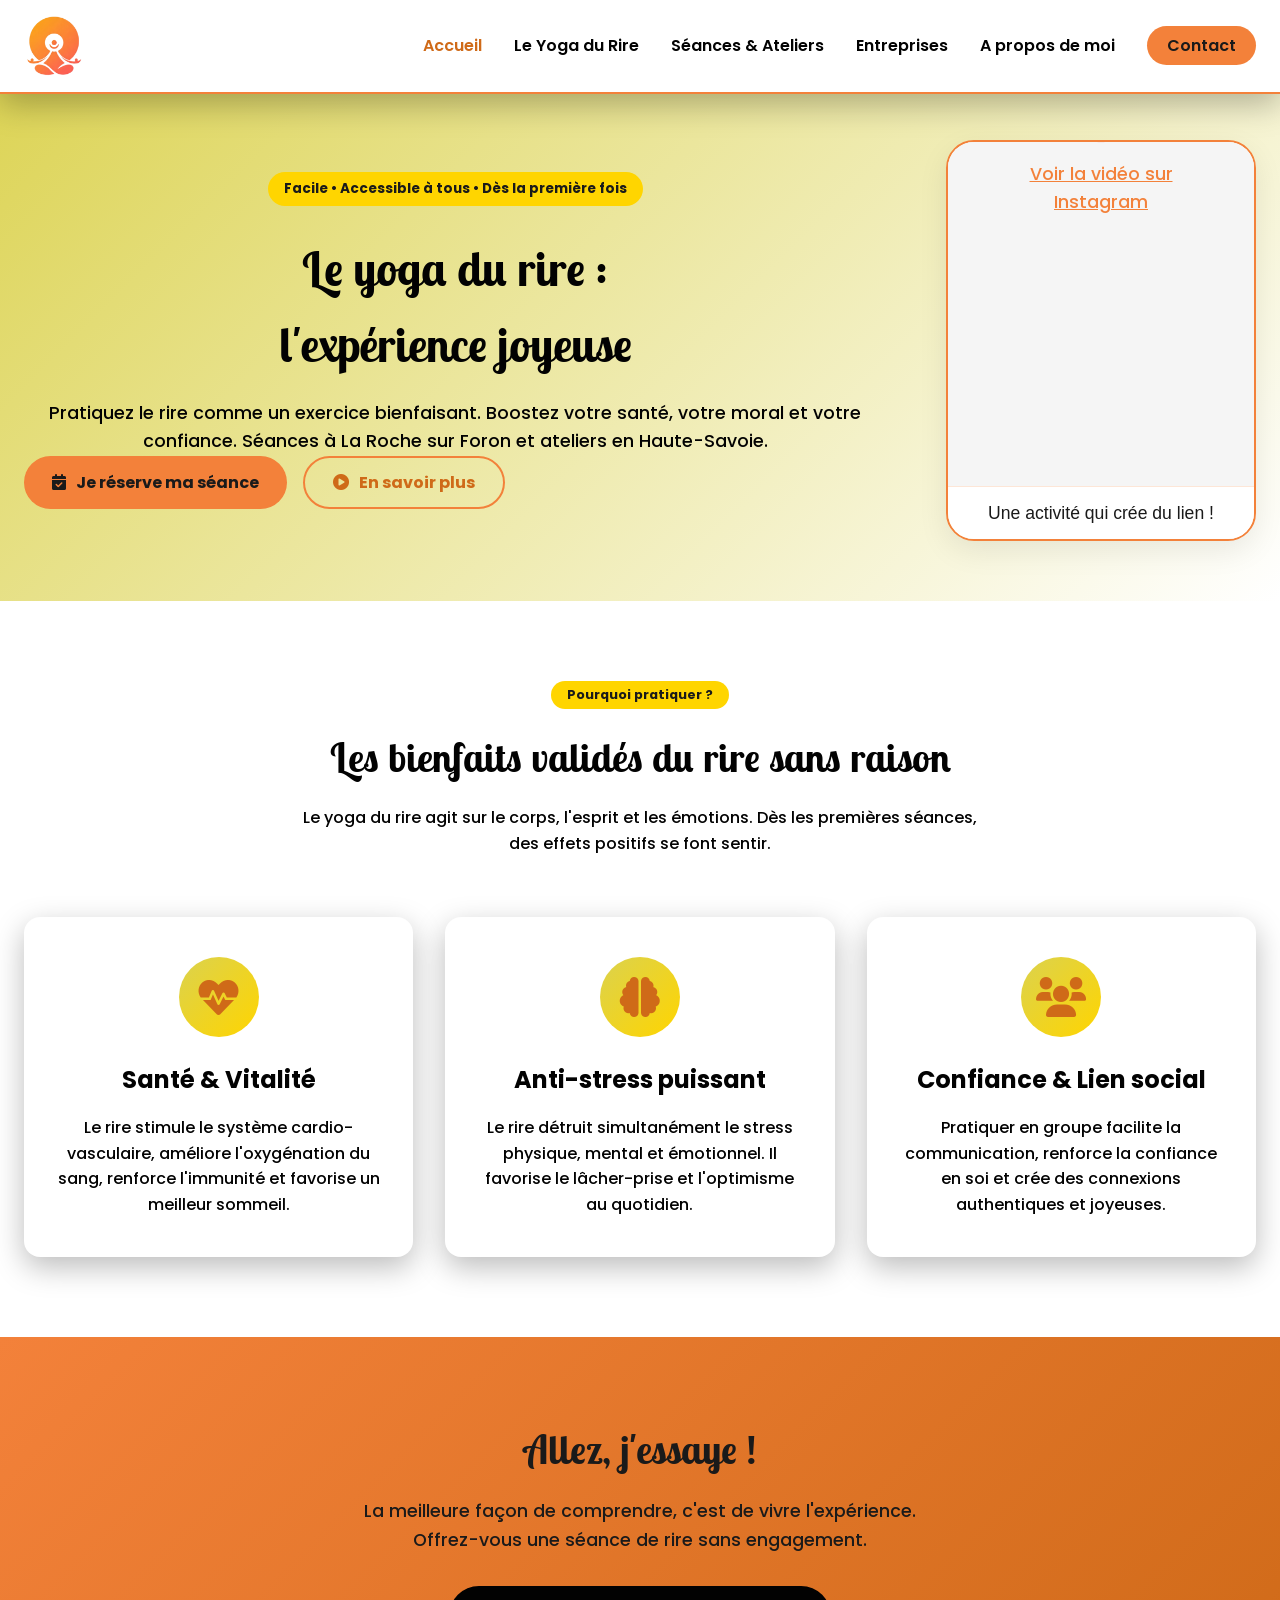
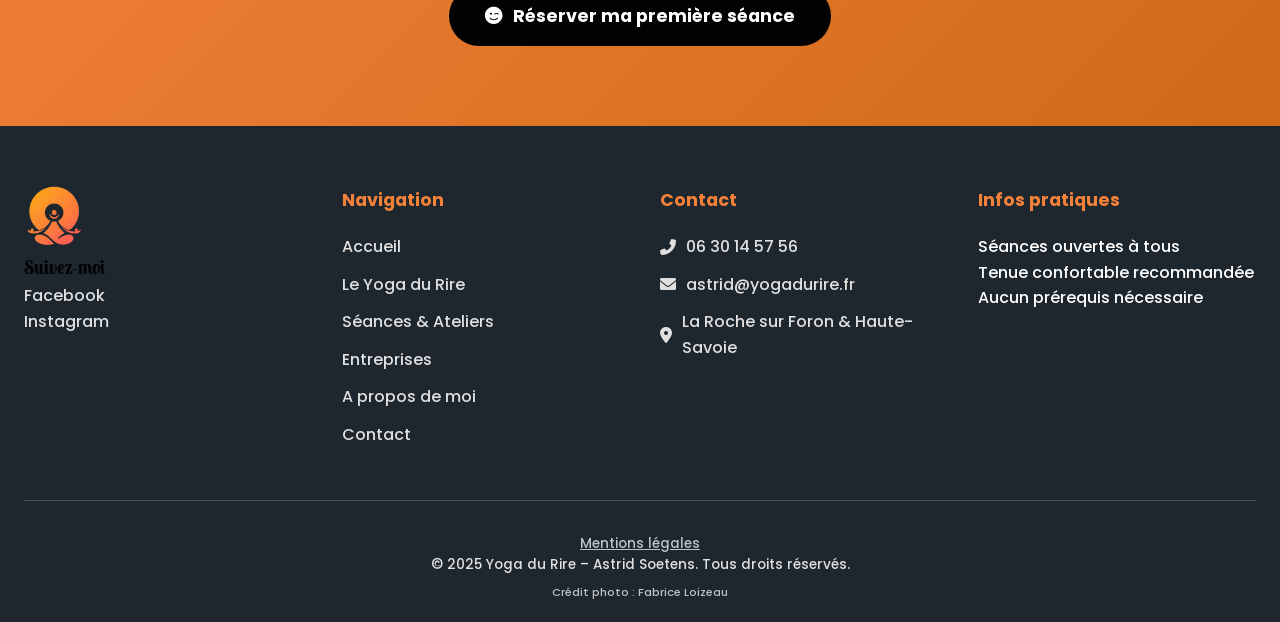
==== commit 20698eb7: "Add files via upload" ====
--- a/index.html
+++ b/index.html
@@ -1,24 +1,28 @@
 <!DOCTYPE html>
 <html lang="fr">
+
 <head>
     <meta charset="UTF-8">
     <meta name="viewport" content="width=device-width, initial-scale=1.0, viewport-fit=cover">
-    
+
     <!-- META DESCRIPTION -->
-    <meta name="description" content="Yoga du Rire à La Roche sur Foron et Haute-Savoie. Pratique accessible, sans humour, pour la santé, la joie et la confiance en soi. Ateliers avec Astrid Soetens.">
-    <meta name="keywords" content="yoga du rire, haute-savoie, la roche sur foron, rire thérapie, bien-être, astrid soetens">
+    <meta name="description"
+        content="Yoga du Rire à La Roche sur Foron et Haute-Savoie. Pratique accessible, sans humour, pour la santé, la joie et la confiance en soi. Ateliers avec Astrid Soetens.">
+    <meta name="keywords"
+        content="yoga du rire, haute-savoie, la roche sur foron, rire thérapie, bien-être, astrid soetens">
     <meta name="author" content="Astrid Soetens - Yoga du Rire">
     <meta name="robots" content="index, follow">
     <meta name="revisit-after" content="7 days">
-    
+
     <!-- TITLE -->
     <title>Yoga du Rire – Astrid Soetens | Rire pour mieux vivre en Haute-Savoie</title>
-    
+
     <!-- ==================== OPEN GRAPH / FACEBOOK ==================== -->
     <meta property="og:type" content="website">
     <meta property="og:url" content="https://yogadurire.fr/">
     <meta property="og:title" content="Yoga du Rire – Astrid Soetens | Rire pour mieux vivre en Haute-Savoie">
-    <meta property="og:description" content="Pratiquez le yoga du rire à La Roche sur Foron et Haute-Savoie. Séances hebdomadaires, ateliers en entreprise et visio. Accessible à tous, sans humour, pour la santé et la joie.">
+    <meta property="og:description"
+        content="Pratiquez le yoga du rire à La Roche sur Foron et Haute-Savoie. Séances hebdomadaires, ateliers en entreprise et visio. Accessible à tous, sans humour, pour la santé et la joie.">
     <meta property="og:image" content="https://yogadurire.fr/img/og-image.jpg">
     <meta property="og:image:width" content="1200">
     <meta property="og:image:height" content="630">
@@ -26,15 +30,15 @@
     <meta property="og:locale" content="fr_FR">
     <meta property="og:site_name" content="Yoga du Rire - Astrid Soetens">
     <!-- ==================== FAVICONS ==================== -->
-<link rel="icon" type="image/svg+xml" href="img/favicon.svg">
-<link rel="alternate icon" href="img/favicon.ico">
-<link rel="icon" type="image/png" sizes="16x16" href="img/favicon-16x16.png">
-<link rel="icon" type="image/png" sizes="32x32" href="img/favicon-32x32.png">
-<link rel="apple-touch-icon" sizes="180x180" href="img/apple-touch-icon.png">
-
-<meta name="msapplication-TileColor" content="#f3813a">
-<meta name="theme-color" content="#f3813a">
-    
+    <link rel="icon" type="image/svg+xml" href="img/favicon.svg">
+    <link rel="alternate icon" href="img/favicon.ico">
+    <link rel="icon" type="image/png" sizes="16x16" href="img/favicon-16x16.png">
+    <link rel="icon" type="image/png" sizes="32x32" href="img/favicon-32x32.png">
+    <link rel="apple-touch-icon" sizes="180x180" href="img/apple-touch-icon.png">
+   
+    <meta name="msapplication-TileColor" content="#f3813a">
+    <meta name="theme-color" content="#f3813a">
+
     <!-- ==================== SCHEMA.ORG JSON-LD ==================== -->
 <script type="application/ld+json">
 {
@@ -60,35 +64,114 @@
   "sameAs": [
     "https://www.facebook.com/YogaRireAstridSoetens",
     "https://www.instagram.com/astridyogadurire/"
+  ],
+  "hasOfferCatalog": {
+    "@type": "OfferCatalog",
+    "name": "Services de yoga du rire",
+    "itemListElement": [
+      {
+        "@type": "Offer",
+        "itemOffered": {
+          "@type": "Service",
+          "name": "Séances hebdomadaires de yoga du rire",
+          "description": "Séances collectives à La Roche sur Foron pour pratiquer le rire comme exercice de bien-être.",
+          "provider": {
+            "@type": "Person",
+            "name": "Astrid Soetens"
+          },
+          "areaServed": {
+            "@type": "City",
+            "name": "La Roche sur Foron"
+          },
+          "audience": {
+            "@type": "PeopleAudience",
+            "suggestedGender": "Unisex",
+            "suggestedMinAge": 18
+          }
+        }
+      },
+      {
+        "@type": "Offer",
+        "itemOffered": {
+          "@type": "Service",
+          "name": "Ateliers yoga du rire en entreprise",
+          "description": "Ateliers sur mesure pour entreprises et associations, pour renforcer la cohésion d'équipe et réduire le stress.",
+          "provider": {
+            "@type": "Person",
+            "name": "Astrid Soetens"
+          },
+          "areaServed": {
+            "@type": "AdministrativeArea",
+            "name": "Haute-Savoie"
+          }
+        }
+      },
+      {
+        "@type": "Offer",
+        "itemOffered": {
+          "@type": "Service",
+          "name": "Séances de yoga du rire en visioconférence",
+          "description": "Pratiquez le yoga du rire depuis chez vous, en groupe ou en individuel.",
+          "provider": {
+            "@type": "Person",
+            "name": "Astrid Soetens"
+          },
+          "availableChannel": {
+            "@type": "ServiceChannel",
+            "serviceUrl": "https://zoom.us/",
+            "availableLanguage": {
+              "@type": "Language",
+              "name": "Français"
+            }
+          }
+        }
+      }
+    ]
+  },
+  "makesOffer": [
+    {
+      "@type": "Offer",
+      "itemOffered": {
+        "@type": "Service",
+        "name": "Séance découverte de yoga du rire"
+      },
+      "price": "0",
+      "priceCurrency": "EUR",
+      "availability": "https://schema.org/InStock"
+    }
   ]
 }
 </script>
-    
+
     <!-- FONTS & CSS -->
     <link rel="preconnect" href="https://fonts.googleapis.com">
     <link rel="preconnect" href="https://fonts.gstatic.com" crossorigin>
-    <link href="https://fonts.googleapis.com/css2?family=Lobster+Two:ital,wght@0,400;0,700;1,400;1,700&display=swap" rel="stylesheet">
-    <link href="https://fonts.googleapis.com/css2?family=Poppins:wght@400;500;600;700;800&family=Open+Sans:wght@300;400;500;600;700&display=swap" rel="stylesheet">
+    <link href="https://fonts.googleapis.com/css2?family=Lobster+Two:ital,wght@0,400;0,700;1,400;1,700&display=swap"
+        rel="stylesheet">
+    <link
+        href="https://fonts.googleapis.com/css2?family=Poppins:wght@400;500;600;700;800&family=Open+Sans:wght@300;400;500;600;700&display=swap"
+        rel="stylesheet">
     <link rel="stylesheet" href="https://cdnjs.cloudflare.com/ajax/libs/font-awesome/6.0.0-beta3/css/all.min.css">
-    <link rel="stylesheet" href="css/style.css">
-    
+    <link rel="stylesheet" href="css/main.min.css">
+
     <!-- FAVICON -->
     <link rel="icon" type="image/png" href="img/favicon.png">
     <link rel="apple-touch-icon" href="img/apple-touch-icon.png">
-    
+
     <!-- CANONICAL URL -->
     <link rel="canonical" href="https://yogadurire.fr/">
-    
+
     <!-- ALTERNATE LANGUAGES -->
     <link rel="alternate" hreflang="fr" href="https://yogadurire.fr/">
     <!-- ==================== WHATSAPP / LINKEDIN ==================== -->
-<meta property="og:image:alt" content="Yoga du Rire avec Astrid Soetens - Le rire pour mieux vivre">
+    <meta property="og:image:alt" content="Yoga du Rire avec Astrid Soetens - Le rire pour mieux vivre">
 
 </head>
+
 <body>
 
-      <a href="#main-content" class="skip-link">Aller au contenu principal</a>
-    
+    <a href="#main-content" class="skip-link">Aller au contenu principal</a>
+
     <!-- ==================== HEADER / NAVIGATION ==================== -->
     <header class="header">
         <div class="container">
@@ -103,7 +186,8 @@
                     <li><a href="yoga-du-rire.html">Le Yoga du Rire</a></li>
                     <li><a href="seances.html">Séances & Ateliers</a></li>
                     <li><a href="entreprises.html">Entreprises</a></li>
-                    <li><a href="a-propos.html">A propos de moi</a></li>                    <li><a href="contact.html" class="btn-nav">Contact</a></li>
+                    <li><a href="a-propos.html">A propos de moi</a></li>
+                    <li><a href="contact.html" class="btn-nav">Contact</a></li>
                 </ul>
                 <div class="hamburger">
                     <span></span>
@@ -113,136 +197,193 @@
             </nav>
         </div>
     </header>
-<main id="main-content">
-    <!-- ==================== SECTION HERO ==================== -->
-<section  class="page-hero">       
-            <div class="container"> <div class="hero-wrapper">
-                <div class="hero-content">
-                    <span class="hero-badge">Facile • Accessible à tous • Dès la première fois</span>
-                    <h1>Le yoga du rire :<br>l'expérience joyeuse</h1>
-                    <p>Pratiquez le rire comme un exercice bienfaisant. Boostez votre santé, votre moral et votre confiance. Séances à La Roche sur Foron et ateliers en Haute-Savoie.</p>
-                    <div class="hero-buttons">
-                        <a href="contact.html" class="btn btn-primary"><i class="fas fa-calendar-check"></i> Je réserve ma séance</a>
-                        <a href="yoga-du-rire.html" class="btn btn-secondary"><i class="fas fa-play-circle"></i> En savoir plus</a>
+    <main id="main-content">
+        <!-- ==================== SECTION HERO ==================== -->
+        <section class="page-hero">
+            <div class="container">
+                <div class="hero-wrapper">
+                    <div class="hero-content">
+                        <span class="hero-badge">Facile • Accessible à tous • Dès la première fois</span>
+                        <h1>Le yoga du rire :<br>l'expérience joyeuse</h1>
+                        <p>Pratiquez le rire comme un exercice bienfaisant. Boostez votre santé, votre moral et votre
+                            confiance. Séances à La Roche sur Foron et ateliers en Haute-Savoie.</p>
+                        <div class="hero-buttons">
+                            <a href="contact.html" class="btn btn-primary"><i class="fas fa-calendar-check"></i> Je
+                                réserve ma séance</a>
+                            <a href="yoga-du-rire.html" class="btn btn-secondary"><i class="fas fa-play-circle"></i> En
+                                savoir plus</a>
+                        </div>
                     </div>
-                </div>
-                
-                <div class="videos-hero">
-                    <div class="video-container">
-                        <div class="video-crop-wrapper">
-                            <div class="instagram-cropped">
-<iframe class="instagram-media instagram-media-rendered" title="Vidéo Instagram - Temoignage" id="instagram-embed-0" src="https://www.instagram.com/reel/DOQ8oOCDPMs/embed/captioned/?cr=1&amp;v=14&amp;wp=600&amp;rd=http%3A%2F%2F127.0.0.1%3A5500&amp;rp=%2Findex.html#%7B%22ci%22%3A0%2C%22os%22%3A142.10000014305115%2C%22ls%22%3A58.200000047683716%2C%22le%22%3A111.80000019073486%7D" allowtransparency="true" allowfullscreen="true" frameborder="0" height="849" data-instgrm-payload-id="instagram-media-payload-0" scrolling="no" style="background: white; max-width: 540px; width: 300px !important; border-radius: 3px; border: 1px solid rgb(219, 219, 219); box-shadow: none; display: block; margin: 0px 0px 12px; min-width: 326px; padding: 0px;"></iframe>                                    <div style="padding:16px;">
-                                        <a href="https://www.instagram.com/reel/DOQ8oOCDPMs/?utm_source=ig_embed&amp;utm_campaign=loading" style="background:#FFFFFF; line-height:0; padding:0 0; text-align:center; text-decoration:none; width:100%;" target="_blank">
+
+                    <div class="videos-hero">
+                        <div class="video-container">
+                            <div class="video-crop-wrapper">
+                                <div class="instagram-cropped">
+                                    <iframe class="instagram-media instagram-media-rendered"
+                                        title="Vidéo Instagram - Témoignage"
+                                        src="https://www.instagram.com/reel/DOQ8oOCDPMs/embed/captioned/?cr=1&amp;v=14&amp;wp=600&amp;rd=http%3A%2F%2F127.0.0.1%3A5500&amp;rp=%2Findex.html#%7B%22ci%22%3A0%2C%22os%22%3A142.10000014305115%2C%22ls%22%3A58.200000047683716%2C%22le%22%3A111.80000019073486%7D"
+                                        allowfullscreen
+                                        style="background: white; max-width: 540px; width: 300px !important; border: 1px solid rgb(219, 219, 219); box-shadow: none; display: block; margin: 0px 0px 12px; min-width: 326px; padding: 0px; border: none; overflow: hidden;"
+                                        height="849"></iframe>
+                                    <div style="padding:16px;">
+                                        <a href="https://www.instagram.com/reel/DOQ8oOCDPMs/?utm_source=ig_embed&amp;utm_campaign=loading"
+                                            style="background:#FFFFFF; line-height:0; padding:0 0; text-align:center; text-decoration:none; width:100%;"
+                                            target="_blank">
                                             <div style="display:flex; flex-direction:row; align-items:center;">
-                                                <div style="background-color:#F4F4F4; border-radius:50%; flex-grow:0; height:40px; margin-right:14px; width:40px;"></div>
-                                                <div style="display:flex; flex-direction:column; flex-grow:1; justify-content:center;">
-                                                    <div style="background-color:#F4F4F4; border-radius:4px; flex-grow:0; height:14px; margin-bottom:6px; width:100px;"></div>
-                                                    <div style="background-color:#F4F4F4; border-radius:4px; flex-grow:0; height:14px; width:60px;"></div>
+                                                <div
+                                                    style="background-color:#F4F4F4; border-radius:50%; flex-grow:0; height:40px; margin-right:14px; width:40px;">
+                                                </div>
+                                                <div
+                                                    style="display:flex; flex-direction:column; flex-grow:1; justify-content:center;">
+                                                    <div
+                                                        style="background-color:#F4F4F4; border-radius:4px; flex-grow:0; height:14px; margin-bottom:6px; width:100px;">
+                                                    </div>
+                                                    <div
+                                                        style="background-color:#F4F4F4; border-radius:4px; flex-grow:0; height:14px; width:60px;">
+                                                    </div>
                                                 </div>
                                             </div>
                                             <div style="padding:19% 0;"></div>
                                             <div style="display:block; height:50px; margin:0 auto 12px; width:50px;">
-                                                <svg width="50px" height="50px" viewBox="0 0 60 60" version="1.1" xmlns="https://www.w3.org/2000/svg" xmlns:xlink="https://www.w3.org/1999/xlink">
+                                                <svg width="50" height="50" viewBox="0 0 60 60" version="1.1" xmlns="http://www.w3.org/2000/svg">
                                                     <g stroke="none" stroke-width="1" fill="none" fill-rule="evenodd">
-                                                        <g transform="translate(-511.000000, -20.000000)" fill="#000000">
+                                                        <g transform="translate(-511.000000, -20.000000)"
+                                                            fill="#000000">
                                                             <g>
-                                                                <path d="M556.869,30.41 C554.814,30.41 553.148,32.076 553.148,34.131 C553.148,36.186 554.814,37.852 556.869,37.852 C558.924,37.852 560.59,36.186 560.59,34.131 C560.59,32.076 558.924,30.41 556.869,30.41 M541,60.657 C535.114,60.657 530.342,55.887 530.342,50 C530.342,44.114 535.114,39.342 541,39.342 C546.887,39.342 551.658,44.114 551.658,50 C551.658,55.887 546.887,60.657 541,60.657 M541,33.886 C532.1,33.886 524.886,41.1 524.886,50 C524.886,58.899 532.1,66.113 541,66.113 C549.9,66.113 557.115,58.899 557.115,50 C557.115,41.1 549.9,33.886 541,33.886 M565.378,62.101 C565.244,65.022 564.756,66.606 564.346,67.663 C563.803,69.06 563.154,70.057 562.106,71.106 C561.058,72.155 560.06,72.803 558.662,73.347 C557.607,73.757 556.021,74.244 553.102,74.378 C549.944,74.521 548.997,74.552 541,74.552 C533.003,74.552 532.056,74.521 528.898,74.378 C525.979,74.244 524.393,73.757 523.338,73.347 C521.94,72.803 520.942,72.155 519.894,71.106 C518.846,70.057 518.197,69.06 517.654,67.663 C517.244,66.606 516.755,65.022 516.623,62.101 C516.479,58.943 516.448,57.996 516.448,50 C516.448,42.003 516.479,41.056 516.623,37.899 C516.755,34.978 517.244,33.391 517.654,32.338 C518.197,30.938 518.846,29.942 519.894,28.894 C520.942,27.846 521.94,27.196 523.338,26.654 C524.393,26.244 525.979,25.756 528.898,25.623 C532.057,25.479 533.004,25.448 541,25.448 C548.997,25.448 549.943,25.479 553.102,25.623 C556.021,25.756 557.607,26.244 558.662,26.654 C560.06,27.196 561.058,27.846 562.106,28.894 C563.154,29.942 563.803,30.938 564.346,32.338 C564.756,33.391 565.244,34.978 565.378,37.899 C565.522,41.056 565.552,42.003 565.552,50 C565.552,57.996 565.522,58.943 565.378,62.101 M570.82,37.631 C570.674,34.438 570.167,32.258 569.425,30.349 C568.659,28.377 567.633,26.702 565.965,25.035 C564.297,23.368 562.623,22.342 560.652,21.575 C558.743,20.834 556.562,20.326 553.369,20.18 C550.169,20.033 549.148,20 541,20 C532.853,20 531.831,20.033 528.631,20.18 C525.438,20.326 523.257,20.834 521.349,21.575 C519.376,22.342 517.703,23.368 516.035,25.035 C514.368,26.702 513.342,28.377 512.574,30.349 C511.834,32.258 511.326,34.438 511.181,37.631 C511.035,40.831 511,41.851 511,50 C511,58.147 511.035,59.17 511.181,62.369 C511.326,65.562 511.834,67.743 512.574,69.651 C513.342,71.625 514.368,73.296 516.035,74.965 C517.703,76.634 519.376,77.658 521.349,78.425 C523.257,79.167 525.438,79.673 528.631,79.82 C531.831,79.965 532.853,80.001 541,80.001 C549.148,80.001 550.169,79.965 553.369,79.82 C556.562,79.673 558.743,79.167 560.652,78.425 C562.623,77.658 564.297,76.634 565.965,74.965 C567.633,73.296 568.659,71.625 569.425,69.651 C570.167,67.743 570.674,65.562 570.82,62.369 C570.966,59.17 571,58.147 571,50 C571,41.851 570.966,40.831 570.82,37.631"></path>
+                                                                <path
+                                                                    d="M556.869,30.41 C554.814,30.41 553.148,32.076 553.148,34.131 C553.148,36.186 554.814,37.852 556.869,37.852 C558.924,37.852 560.59,36.186 560.59,34.131 C560.59,32.076 558.924,30.41 556.869,30.41 M541,60.657 C535.114,60.657 530.342,55.887 530.342,50 C530.342,44.114 535.114,39.342 541,39.342 C546.887,39.342 551.658,44.114 551.658,50 C551.658,55.887 546.887,60.657 541,60.657 M541,33.886 C532.1,33.886 524.886,41.1 524.886,50 C524.886,58.899 532.1,66.113 541,66.113 C549.9,66.113 557.115,58.899 557.115,50 C557.115,41.1 549.9,33.886 541,33.886 M565.378,62.101 C565.244,65.022 564.756,66.606 564.346,67.663 C563.803,69.06 563.154,70.057 562.106,71.106 C561.058,72.155 560.06,72.803 558.662,73.347 C557.607,73.757 556.021,74.244 553.102,74.378 C549.944,74.521 548.997,74.552 541,74.552 C533.003,74.552 532.056,74.521 528.898,74.378 C525.979,74.244 524.393,73.757 523.338,73.347 C521.94,72.803 520.942,72.155 519.894,71.106 C518.846,70.057 518.197,69.06 517.654,67.663 C517.244,66.606 516.755,65.022 516.623,62.101 C516.479,58.943 516.448,57.996 516.448,50 C516.448,42.003 516.479,41.056 516.623,37.899 C516.755,34.978 517.244,33.391 517.654,32.338 C518.197,30.938 518.846,29.942 519.894,28.894 C520.942,27.846 521.94,27.196 523.338,26.654 C524.393,26.244 525.979,25.756 528.898,25.623 C532.057,25.479 533.004,25.448 541,25.448 C548.997,25.448 549.943,25.479 553.102,25.623 C556.021,25.756 557.607,26.244 558.662,26.654 C560.06,27.196 561.058,27.846 562.106,28.894 C563.154,29.942 563.803,30.938 564.346,32.338 C564.756,33.391 565.244,34.978 565.378,37.899 C565.522,41.056 565.552,42.003 565.552,50 C565.552,57.996 565.522,58.943 565.378,62.101 M570.82,37.631 C570.674,34.438 570.167,32.258 569.425,30.349 C568.659,28.377 567.633,26.702 565.965,25.035 C564.297,23.368 562.623,22.342 560.652,21.575 C558.743,20.834 556.562,20.326 553.369,20.18 C550.169,20.033 549.148,20 541,20 C532.853,20 531.831,20.033 528.631,20.18 C525.438,20.326 523.257,20.834 521.349,21.575 C519.376,22.342 517.703,23.368 516.035,25.035 C514.368,26.702 513.342,28.377 512.574,30.349 C511.834,32.258 511.326,34.438 511.181,37.631 C511.035,40.831 511,41.851 511,50 C511,58.147 511.035,59.17 511.181,62.369 C511.326,65.562 511.834,67.743 512.574,69.651 C513.342,71.625 514.368,73.296 516.035,74.965 C517.703,76.634 519.376,77.658 521.349,78.425 C523.257,79.167 525.438,79.673 528.631,79.82 C531.831,79.965 532.853,80.001 541,80.001 C549.148,80.001 550.169,79.965 553.369,79.82 C556.562,79.673 558.743,79.167 560.652,78.425 C562.623,77.658 564.297,76.634 565.965,74.965 C567.633,73.296 568.659,71.625 569.425,69.651 C570.167,67.743 570.674,65.562 570.82,62.369 C570.966,59.17 571,58.147 571,50 C571,41.851 570.966,40.831 570.82,37.631">
+                                                                </path>
                                                             </g>
                                                         </g>
                                                     </g>
                                                 </svg>
                                             </div>
                                             <div style="padding-top:8px;">
-                                                <div style="color:#3897f0; font-family:Arial,sans-serif; font-size:14px; font-style:normal; font-weight:550; line-height:18px;">Voir cette publication sur Instagram</div>
+                                                <div
+                                                    style="color:#3897f0; font-family:Arial,sans-serif; font-size:14px; font-style:normal; font-weight:550; line-height:18px;">
+                                                    Voir cette publication sur Instagram</div>
                                             </div>
                                             <div style="padding:12.5% 0;"></div>
-                                            <div style="display:flex; flex-direction:row; margin-bottom:14px; align-items:center;">
+                                            <div
+                                                style="display:flex; flex-direction:row; margin-bottom:14px; align-items:center;">
                                                 <div>
-                                                    <div style="background-color:#F4F4F4; border-radius:50%; height:12.5px; width:12.5px; transform:translateX(0px) translateY(7px);"></div>
-                                                    <div style="background-color:#F4F4F4; height:12.5px; transform:rotate(-45deg) translateX(3px) translateY(1px); width:12.5px; flex-grow:0; margin-right:14px; margin-left:2px;"></div>
-                                                    <div style="background-color:#F4F4F4; border-radius:50%; height:12.5px; width:12.5px; transform:translateX(9px) translateY(-18px);"></div>
+                                                    <div
+                                                        style="background-color:#F4F4F4; border-radius:50%; height:12.5px; width:12.5px; transform:translateX(0px) translateY(7px);">
+                                                    </div>
+                                                    <div
+                                                        style="background-color:#F4F4F4; height:12.5px; transform:rotate(-45deg) translateX(3px) translateY(1px); width:12.5px; flex-grow:0; margin-right:14px; margin-left:2px;">
+                                                    </div>
+                                                    <div
+                                                        style="background-color:#F4F4F4; border-radius:50%; height:12.5px; width:12.5px; transform:translateX(9px) translateY(-18px);">
+                                                    </div>
                                                 </div>
                                                 <div style="margin-left:8px;">
-                                                    <div style="background-color:#F4F4F4; border-radius:50%; flex-grow:0; height:20px; width:20px;"></div>
-                                                    <div style="width:0; height:0; border-top:2px solid transparent; border-left:6px solid #f4f4f4; border-bottom:2px solid transparent; transform:translateX(16px) translateY(-4px) rotate(30deg)"></div>
+                                                    <div
+                                                        style="background-color:#F4F4F4; border-radius:50%; flex-grow:0; height:20px; width:20px;">
+                                                    </div>
+                                                    <div
+                                                        style="width:0; height:0; border-top:2px solid transparent; border-left:6px solid #f4f4f4; border-bottom:2px solid transparent; transform:translateX(16px) translateY(-4px) rotate(30deg)">
+                                                    </div>
                                                 </div>
                                                 <div style="margin-left:auto;">
-                                                    <div style="width:0px; border-top:8px solid #F4F4F4; border-right:8px solid transparent; transform:translateY(16px);"></div>
-                                                    <div style="background-color:#F4F4F4; flex-grow:0; height:12px; width:16px; transform:translateY(-4px);"></div>
-                                                    <div style="width:0; height:0; border-top:8px solid #F4F4F4; border-left:8px solid transparent; transform:translateY(-4px) translateX(8px);"></div>
+                                                    <div
+                                                        style="width:0px; border-top:8px solid #F4F4F4; border-right:8px solid transparent; transform:translateY(16px);">
+                                                    </div>
+                                                    <div
+                                                        style="background-color:#F4F4F4; flex-grow:0; height:12px; width:16px; transform:translateY(-4px);">
+                                                    </div>
+                                                    <div
+                                                        style="width:0; height:0; border-top:8px solid #F4F4F4; border-left:8px solid transparent; transform:translateY(-4px) translateX(8px);">
+                                                    </div>
                                                 </div>
                                             </div>
-                                            <div style="display:flex; flex-direction:column; flex-grow:1; justify-content:center; margin-bottom:24px;">
-                                                <div style="background-color:#F4F4F4; border-radius:4px; flex-grow:0; height:14px; margin-bottom:6px; width:224px;"></div>
-                                                <div style="background-color:#F4F4F4; border-radius:4px; flex-grow:0; height:14px; width:144px;"></div>
+                                            <div
+                                                style="display:flex; flex-direction:column; flex-grow:1; justify-content:center; margin-bottom:24px;">
+                                                <div
+                                                    style="background-color:#F4F4F4; border-radius:4px; flex-grow:0; height:14px; margin-bottom:6px; width:224px;">
+                                                </div>
+                                                <div
+                                                    style="background-color:#F4F4F4; border-radius:4px; flex-grow:0; height:14px; width:144px;">
+                                                </div>
                                             </div>
                                         </a>
-                                        <p style="color:#ffffff; font-family:Arial,sans-serif; font-size:14px; line-height:17px; margin-bottom:0; margin-top:8px; overflow:hidden; padding:8px 0 7px; text-align:center; text-overflow:ellipsis; white-space:nowrap;">
-                                            <a href="https://www.instagram.com/reel/DOQ8oOCDPMs/?utm_source=ig_embed&amp;utm_campaign=loading" style="color:#c9c8cd; font-family:Arial,sans-serif; font-size:14px; font-style:normal; font-weight:normal; line-height:17px; text-decoration:none;" target="_blank">Une publication partagée par Astrid Yoga du Rire (@astridyogadurire)</a>
+                                        <p
+                                            style="color:#ffffff; font-family:Arial,sans-serif; font-size:14px; line-height:17px; margin-bottom:0; margin-top:8px; overflow:hidden; padding:8px 0 7px; text-align:center; text-overflow:ellipsis; white-space:nowrap;">
+                                            <a href="https://www.instagram.com/reel/DOQ8oOCDPMs/?utm_source=ig_embed&amp;utm_campaign=loading"
+                                                style="color:#c9c8cd; font-family:Arial,sans-serif; font-size:14px; font-style:normal; font-weight:normal; line-height:17px; text-decoration:none;"
+                                                target="_blank">Une publication partagée par Astrid Yoga du Rire
+                                                (@astridyogadurire)</a>
                                         </p>
                                     </div>
-                                
-                                <script async src="//www.instagram.com/embed.js"></script>
+
+                                    <script async src="//www.instagram.com/embed.js"></script>
+                                </div>
+                            </div>
+                            <div class="video-credit-link">
+                                <a href="https://www.instagram.com/astridyogadurire/" target="_blank">
+                                    <p> Une activité qui crée du lien !</p>
+                                </a>
                             </div>
                         </div>
-                        <div class="video-credit-link">
-                            <a href="https://www.instagram.com/astridyogadurire/" target="_blank">
-                                <p> Une activité qui crée du lien !</p>
-                            </a>
-                        </div>
                     </div>
                 </div>
             </div>
-        </div>
-    </section>
-
-    <!-- ==================== SECTION BIENFAITS ==================== -->
-    <section  class="benefits">
-        <div class="container">
-            <div class="section-header">
-                <span class="section-tag">Pourquoi pratiquer ?</span>
-                <h2>Les bienfaits validés du rire sans raison</h2>
-                <p>Le yoga du rire agit sur le corps, l'esprit et les émotions. Dès les premières séances, des effets positifs se font sentir.</p>
-            </div>
-            <div class="benefits-grid">
-                <div class="benefit-card">
-                    <div class="benefit-icon"><i class="fas fa-heartbeat"></i></div>
-                    <h3>Santé & Vitalité</h3>
-                    <p>Le rire stimule le système cardio-vasculaire, améliore l'oxygénation du sang, renforce l'immunité et favorise un meilleur sommeil.</p>
-                </div>
-                <div class="benefit-card">
-                    <div class="benefit-icon"><i class="fas fa-brain"></i></div>
-                    <h3>Anti-stress puissant</h3>
-                    <p>Le rire détruit simultanément le stress physique, mental et émotionnel. Il favorise le lâcher-prise et l'optimisme au quotidien.</p>
-                </div>
-                <div class="benefit-card">
-                    <div class="benefit-icon"><i class="fas fa-users"></i></div>
-                    <h3>Confiance & Lien social</h3>
-                    <p>Pratiquer en groupe facilite la communication, renforce la confiance en soi et crée des connexions authentiques et joyeuses.</p>
-                </div>
-            </div>
-        </div>
-    </section>
-
-    <!-- ==================== SECTION CTA FINAL ==================== -->
-    <section  class="cta">
-        <div class="container">
-            <div class="cta-content">
-                <h2>Allez, j'essaye !</h2>
-                <p>La meilleure façon de comprendre, c'est de vivre l'expérience. Offrez-vous une séance de rire sans engagement.</p>
-                <a href="contact.html" class="btn btn-primary btn-large"><i class="fas fa-smile-wink"></i> Réserver ma première séance</a>
-            </div>
-        </div>
-    </section>
-</main>
+        </section>
+
+        <!-- ==================== SECTION BIENFAITS ==================== -->
+        <section class="benefits">
+            <div class="container">
+                <div class="section-header">
+                    <span class="section-tag">Pourquoi pratiquer ?</span>
+                    <h2>Les bienfaits validés du rire sans raison</h2>
+                    <p>Le yoga du rire agit sur le corps, l'esprit et les émotions. Dès les premières séances, des
+                        effets positifs se font sentir.</p>
+                </div>
+                <div class="benefits-grid">
+                    <div class="benefit-card">
+                        <div class="benefit-icon"><i class="fas fa-heartbeat"></i></div>
+                        <h3>Santé & Vitalité</h3>
+                        <p>Le rire stimule le système cardio-vasculaire, améliore l'oxygénation du sang, renforce
+                            l'immunité et favorise un meilleur sommeil.</p>
+                    </div>
+                    <div class="benefit-card">
+                        <div class="benefit-icon"><i class="fas fa-brain"></i></div>
+                        <h3>Anti-stress puissant</h3>
+                        <p>Le rire détruit simultanément le stress physique, mental et émotionnel. Il favorise le
+                            lâcher-prise et l'optimisme au quotidien.</p>
+                    </div>
+                    <div class="benefit-card">
+                        <div class="benefit-icon"><i class="fas fa-users"></i></div>
+                        <h3>Confiance & Lien social</h3>
+                        <p>Pratiquer en groupe facilite la communication, renforce la confiance en soi et crée des
+                            connexions authentiques et joyeuses.</p>
+                    </div>
+                </div>
+            </div>
+        </section>
+
+        <!-- ==================== SECTION CTA FINAL ==================== -->
+        <section class="cta">
+            <div class="container">
+                <div class="cta-content">
+                    <h2>Allez, j'essaye !</h2>
+                    <p>La meilleure façon de comprendre, c'est de vivre l'expérience. Offrez-vous une séance de rire
+                        sans engagement.</p>
+                    <a href="contact.html" class="btn btn-primary btn-large"><i class="fas fa-smile-wink"></i> Réserver
+                        ma première séance</a>
+                </div>
+            </div>
+        </section>
+    </main>
     <!-- ==================== FOOTER ==================== -->
     <footer class="footer">
         <div class="container">
             <div class="footer-grid">
                 <div class="footer-col">
-                    <div class="footer-logo"><img src="img/logo.png" alt="Logo Yoga du Rire Astrid Soetens" class="logo-yoga"></div>
-                    <h4>Suivez-moi</h4>
-                    <div class="social-link"><a href="https://www.facebook.com/YogaRireAstridSoetens">Facebook</a></div> 
+                    <div class="footer-logo"><img src="img/logo.png" alt="Logo Yoga du Rire Astrid Soetens"
+                            class="logo-yoga"></div>
+                    <h3>Suivez-moi</h3>
+                    <div class="social-link"><a href="https://www.facebook.com/YogaRireAstridSoetens">Facebook</a></div>
                     <div class="social-link"><a href="https://www.instagram.com/astridyogadurire/">Instagram</a></div>
                 </div>
                 <div class="footer-col">
@@ -260,7 +401,8 @@
                     <h4>Contact</h4>
                     <ul class="contact-info">
                         <li><i class="fas fa-phone-alt"></i> <a href="tel:+33630145756">06 30 14 57 56</a></li>
-                        <li><i class="fas fa-envelope"></i> <a href="mailto:astrid@yogadurire.fr">astrid@yogadurire.fr</a></li>
+                        <li><i class="fas fa-envelope"></i> <a
+                                href="mailto:astrid@yogadurire.fr">astrid@yogadurire.fr</a></li>
                         <li><i class="fas fa-map-marker-alt"></i> La Roche sur Foron & Haute-Savoie</li>
                     </ul>
                 </div>
@@ -277,6 +419,7 @@
         </div>
     </footer>
 
-  <script type="module" src="js/main.js"></script>
+    <script type="module" src="js/main.js"></script>
 </body>
-</html>
+
+</html>
--- a/css/main.min.css
+++ b/css/main.min.css
@@ -0,0 +1 @@
+*{margin:0;padding:0;box-sizing:border-box}body{font-family:"Poppins",sans-serif;color:#1a1a1a;background-color:#fff;line-height:1.6;overflow-x:hidden}.container{max-width:1280px;margin:0 auto;padding:0 24px}body{font-family:"Poppins",sans-serif;color:#020202;background-color:#fff;line-height:1.6;overflow-x:hidden}h1,h2,h3,h4{font-family:"Lobster Two",sans-serif;color:#020202}.section-header{text-align:center;max-width:700px;margin:0 auto 60px}.section-tag{display:inline-block;background:#ffd500;color:#1a1a1a;padding:4px 16px;border-radius:50px;font-size:.8rem;font-weight:700;margin-bottom:16px}.section-header h2{font-family:"Lobster Two",sans-serif;font-size:2.5rem;margin-bottom:16px;color:#020202}.section-header p{color:#020202}a:focus-visible,button:focus-visible,input:focus-visible,select:focus-visible,textarea:focus-visible{outline:3px solid #cf6a18;outline-offset:2px;border-radius:4px}.skip-link{position:absolute;top:-40px;left:0;background:#cf6a18;color:#fff;padding:8px 16px;text-decoration:none;z-index:9999;font-weight:600}.skip-link:focus{top:0}@media(prefers-reduced-motion: reduce){*,*::before,*::after{animation-duration:.01ms !important;animation-iteration-count:1 !important;transition-duration:.01ms !important;scroll-behavior:auto !important}}body{font-weight:500}@media(prefers-contrast: more){body{font-weight:500}}.btn{display:inline-flex;align-items:center;gap:10px;padding:12px 28px;border-radius:50px;text-decoration:none;font-weight:700;transition:all .3s ease;border:none;cursor:pointer;font-size:1rem}.btn-primary{background:#f3813a;color:#1a1a1a}.btn-primary:hover{background:#cf6a18;color:#fff;transform:translateY(-3px);box-shadow:0 20px 40px rgba(0,0,0,.473)}.btn-secondary{background:rgba(0,0,0,0);color:#cf6a18;border:2px solid #f3813a}.btn-secondary:hover{background:#f3813a;color:#1a1a1a;transform:translateY(-3px);box-shadow:0 20px 40px rgba(0,0,0,.473)}.btn-large{padding:16px 36px;font-size:1.1rem}.benefits-grid{display:grid;grid-template-columns:repeat(auto-fit, minmax(300px, 1fr));gap:32px}.benefit-card{background:#fff;padding:40px 28px;border-radius:16px;text-align:center;box-shadow:0 10px 30px rgba(0,0,0,.267);transition:all .3s ease}.benefit-card:hover{transform:translateY(-8px);box-shadow:0 20px 40px rgba(0,0,0,.473)}.benefit-card .benefit-icon{width:80px;height:80px;background:linear-gradient(135deg, #dbd24e, #ffd500);border-radius:50%;display:flex;align-items:center;justify-content:center;margin:0 auto 24px}.benefit-card .benefit-icon i{font-size:2.5rem;color:#cf6a18}.benefit-card h3{font-size:1.5rem;margin-bottom:16px;font-family:"Poppins",sans-serif;font-style:normal;color:#020202}.benefit-card p{color:#020202}.session-card{background:#fff;border-radius:24px;padding:2rem 1.8rem;box-shadow:0 10px 30px rgba(0,0,0,.267);transition:all .4s ease;border:1px solid rgba(243,129,58,.15);position:relative;overflow:hidden;height:100%;display:flex;flex-direction:column;margin-bottom:20px}.session-card:hover{transform:translateY(-12px);box-shadow:0 25px 45px -12px rgba(0,0,0,.25);border-color:#f3813a}.session-card:hover::before{opacity:1}.session-card:hover .session-icon{background:#f3813a;color:#1a1a1a;transform:scale(1.02)}.session-card::before{content:"";position:absolute;top:0;left:0;width:6px;height:100%;background:linear-gradient(135deg, #f3813a, #ffd500);opacity:0;transition:opacity .3s ease}.session-card .session-icon{font-size:2.8rem;color:#cf6a18;margin-bottom:1.5rem;background:rgba(243,129,58,.1);width:70px;height:70px;display:flex;align-items:center;justify-content:center;border-radius:20px;transition:all .3s}.session-card h3{font-size:1.6rem;margin-bottom:1rem;font-weight:700;color:#020202;font-family:"Poppins",sans-serif;font-style:normal}.session-card p{color:#020202;line-height:1.65;flex-grow:1}.enterprise-card{background:#fff;border-radius:24px;padding:2rem 1.8rem;box-shadow:0 10px 30px rgba(0,0,0,.267);transition:all .4s ease;border:1px solid rgba(243,129,58,.15);position:relative;overflow:hidden;height:100%;display:flex;flex-direction:column;margin-bottom:20px}.enterprise-card:hover{transform:translateY(-12px);box-shadow:0 25px 45px -12px rgba(0,0,0,.25);border-color:#f3813a}.enterprise-card:hover::before{opacity:1}.enterprise-card:hover .card-icon{background:#f3813a;color:#1a1a1a;transform:scale(1.02)}.enterprise-card::before{content:"";position:absolute;top:0;left:0;width:6px;height:100%;background:linear-gradient(135deg, #f3813a, #ffd500);opacity:0;transition:opacity .3s ease}.enterprise-card .card-icon{font-size:2.8rem;color:#cf6a18;margin-bottom:1.5rem;background:rgba(243,129,58,.1);width:70px;height:70px;display:flex;align-items:center;justify-content:center;border-radius:20px;transition:all .3s}.enterprise-card h3{font-size:1.6rem;margin-bottom:1rem;font-weight:700;color:#020202;font-family:"Poppins",sans-serif;font-style:normal}.enterprise-card p{color:#020202;line-height:1.65;flex-grow:1}.video-card{background:#fff;border-radius:24px;overflow:hidden;width:100%;box-shadow:0 20px 40px rgba(0,0,0,.582);transition:transform .3s ease,box-shadow .3s ease;opacity:0;animation:videoReveal 1.5s cubic-bezier(0.2, 0.9, 0.4, 1.1) forwards;animation-delay:.5s}@keyframes videoReveal{0%{opacity:0;transform:translateY(30px) scale(0.96)}100%{opacity:1;transform:translateY(0) scale(1)}}.video-card:hover{box-shadow:0 30px 50px rgba(0,0,0,.459)}.video-crop-wrapper{max-height:430px;border:none;overflow:hidden;background:#f5f5f5;display:flex;justify-content:center;align-items:flex-start}.instagram-cropped{transform:translateY(-70px);margin-bottom:160px;max-height:430px;animation:contentFadeIn 3s ease-out forwards}@keyframes contentFadeIn{from{opacity:0}to{opacity:1}}.instagram-cropped .instagram-media,.instagram-cropped iframe,.instagram-cropped blockquote{margin:0 auto !important;width:300px !important;min-width:326px !important;max-width:540px !important}.video-credit-link{text-align:center;padding:12px 16px;background:#fff;border-top:1px solid rgba(243,129,58,.2)}.video-credit-link a{font-size:.85rem;color:#5a6a7a;text-decoration:none;display:flex;justify-content:center;align-items:center;gap:8px;transition:color .3s ease;font-weight:400}.video-credit-link a:hover{color:#f3813a}.video-credit-link a p{color:#1a1a1a;margin:0}.videos-grid{display:flex;flex-wrap:wrap;justify-content:center;gap:30px}.video-container{max-width:310px;flex:1;min-width:280px;background:rgba(0,0,0,0);border-radius:28px;box-shadow:0 10px 30px rgba(0,0,0,.08);overflow:hidden;transition:all .3s ease;border:2px solid #f3813a}.video-container:hover{box-shadow:0 20px 40px rgba(0,0,0,.507)}.instagram-showcase{padding:0px 0px 60px}.hero-video{width:100%;display:flex;justify-content:center}.form-group{margin-bottom:24px}.form-group label{display:block;margin-bottom:8px;font-weight:600;color:#2c3e50}.form-group input,.form-group select,.form-group textarea{width:100%;padding:12px 16px;border:1px solid #ccc;border-radius:12px;font-family:inherit;transition:all .3s ease;color:#2c3e50}.form-group input:focus,.form-group select:focus,.form-group textarea:focus{outline:none;border-color:#f3813a;box-shadow:0 0 0 3px rgba(255,140,66,.1)}.form-note{font-size:.8rem;color:#5a6a7a;margin-top:16px}.form-message{padding:15px 20px;border-radius:12px;margin-bottom:25px;text-align:center;display:none;font-family:"Open Sans",sans-serif}.form-message.success{background:#d4edda;color:#155724;border:1px solid #c3e6cb;display:block}.form-message.error{background:#f8d7da;color:#721c24;border:1px solid #f5c6cb;display:block}.sidebar .sidebar-card{background:#fff;border-radius:16px;padding:24px;box-shadow:0 10px 30px rgba(0,0,0,.267);margin-bottom:32px;border:1px solid rgba(243,129,58,.2)}.sidebar .sidebar-card h3{font-family:"Poppins",sans-serif;font-style:normal;color:#cf6a18;margin-bottom:16px;display:flex;align-items:center;gap:10px}.sidebar .sidebar-card p{color:#3a4a5a}.info-box{display:flex;gap:20px;background:#dbd24e;padding:24px;border-radius:16px;margin:30px 0;align-items:flex-start}.info-box i{font-size:2.5rem;color:#f3813a}.info-box h3{margin-bottom:8px;color:#2c3e50}.info-box p{color:#3a4a5a;margin-bottom:0}.benefits-list{list-style:none;padding-left:0;margin:20px 0}.benefits-list li{margin-bottom:12px;display:flex;align-items:center;gap:12px;color:#3a4a5a}.benefits-list li i{color:#f3813a;font-size:1.2rem}.header{position:fixed;top:0;left:0;width:100%;background:#fff;box-shadow:0 10px 30px rgba(0,0,0,.267);z-index:1000;padding:16px 0;transition:all .3s ease;border-bottom:2px solid #f3813a}.header .container{display:flex;align-items:center;justify-content:space-between}.logo a{display:flex;align-items:center;gap:12px;text-decoration:none;color:#1a2a3a}.logo-yoga{width:60px;height:60px;-o-object-fit:contain;object-fit:contain}.nav-menu{display:flex;gap:32px;list-style:none}.nav-menu a{text-decoration:none;color:#020202;font-weight:600;transition:all .3s ease}.nav-menu a:hover,.nav-menu a.active{color:#cf6a18}.btn-nav{background:#f3813a;color:#1a1a1a !important;padding:8px 20px;border-radius:50px;font-weight:700}.btn-nav:hover{background:#cf6a18;color:#fff !important;transform:translateY(-2px)}.hamburger{display:none;flex-direction:column;cursor:pointer}.hamburger span{width:25px;height:3px;background:#1a2a3a;margin:3px 0;transition:all .3s ease;border-radius:3px}.footer{background:#1e262e;color:#fff;padding:60px 0 20px}.footer .footer-grid{display:grid;grid-template-columns:repeat(auto-fit, minmax(220px, 1fr));gap:40px;margin-bottom:40px}.footer .footer-col h4{margin-bottom:20px;font-size:1.1rem;color:#f3813a;font-family:"Poppins",sans-serif;font-style:normal}.footer .footer-col ul{list-style:none}.footer .footer-col ul li{margin-bottom:12px}.footer .footer-col a{color:#e0e0e0;text-decoration:none;transition:all .3s ease}.footer .footer-col a:hover{color:#ffd500;text-decoration:underline}.footer .footer-col .contact-info li{display:flex;align-items:center;gap:10px;color:#e0e0e0}.footer .footer-col .contact-info li a{color:#e0e0e0}.footer .footer-col .contact-info li a:hover{color:#ffd500}.footer .footer-bottom{text-align:center;padding-top:32px;border-top:1px solid hsla(0,0%,100%,.2);font-size:.85rem;color:#e0e0e0}.footer .footer-bottom a{color:#e0e0e0}.footer .footer-bottom a:hover{color:#ffd500}.footer .credit-photo{font-size:.7rem;margin-top:8px;color:silver}.hero{background:linear-gradient(135deg, #FFF8F0, #FFE8D6);margin-top:80px;padding:60px 0}.hero-wrapper{display:flex;align-items:center;gap:60px;flex-wrap:wrap}.hero-content{flex:1.2;min-width:300px}.hero-badge{background:#ffd500;color:#1a1a1a;padding:6px 16px;border-radius:50px;font-size:.85rem;font-weight:700;display:inline-block;margin-bottom:24px}.hero h1{font-family:"Lobster Two",sans-serif;font-size:3.5rem;line-height:1.2;margin-bottom:24px;color:#020202}.hero p{font-size:1.2rem;color:#020202;margin-bottom:32px}.hero-buttons{display:flex;gap:16px;flex-wrap:wrap}.skip-link{position:absolute;top:-40px;left:0;background:var(--primary-dark);color:#fff;padding:8px 16px;text-decoration:none;z-index:9999;font-weight:600;border-radius:0 0 4px 0}.skip-link:focus{top:0}section{padding:80px 0}.page-hero{background:linear-gradient(135deg, #dbd24e, #ffffff);padding:140px 0 60px;text-align:center;position:relative;overflow:hidden}.page-hero h1{font-size:3rem;margin-bottom:16px;color:#020202}.page-hero p{color:#020202;font-size:1.1rem}.page-content{padding:60px 0}.content-grid{display:grid;grid-template-columns:2fr 1fr;gap:48px}.main-content p{color:#020202}.main-content h2{color:#020202}.how-it-works{background:#fff}.how-it-works .steps{display:grid;grid-template-columns:repeat(auto-fit, minmax(220px, 1fr));gap:32px}.how-it-works .step{text-align:center}.how-it-works .step .step-number{width:40px;height:40px;background:#f3813a;color:#1a1a1a;border-radius:50%;display:flex;align-items:center;justify-content:center;font-weight:700;margin:0 auto 16px}.how-it-works .step .step-icon{font-size:2.5rem;color:#cf6a18;margin-bottom:16px}.how-it-works .step h3{margin-bottom:12px;font-family:"Poppins",sans-serif;font-style:normal;color:#020202}.how-it-works .step p{color:#020202}.how-it-works .how-it-works-footer{text-align:center;font-style:italic;color:#020202;padding-top:32px;border-top:1px solid #e0e0e0}.cta{background:linear-gradient(135deg, #f3813a, #cf6a18);color:#1a1a1a;text-align:center}.cta h2{font-size:2.5rem;margin-bottom:16px;color:#1a1a1a}.cta p{font-size:1.1rem;max-width:600px;margin:0 auto 32px;color:#1a1a1a;font-weight:500}.cta .btn-primary{background:#020202;color:#fff}.cta .btn-primary:hover{background:#000;color:#fff;transform:translateY(-3px)}.session-image{width:80%;height:auto;border-radius:12px;margin-top:20px;border:5px solid #f3813a}.text-center{text-align:center}.visually-hidden{position:absolute;width:1px;height:1px;padding:0;margin:-1px;overflow:hidden;clip:rect(0, 0, 0, 0);border:0}.about-photo{text-align:center;margin-bottom:2.5rem}.about-image{width:480px;max-width:85%;height:auto;border-radius:10%;border:5px solid #f3813a;box-shadow:0 20px 40px rgba(0,0,0,.473);margin:0 auto;display:block}.certifications{text-align:center;margin-bottom:60px}.certifications h3{text-align:center;margin-bottom:2rem;font-size:1.8rem;position:relative;display:inline-block;padding-bottom:10px;color:#2c3e50}.certifications h3:after{content:"";position:absolute;bottom:0;left:50%;transform:translateX(-50%);width:60px;height:3px;background:#f3813a;border-radius:3px}.cert-grid{display:flex;justify-content:center;align-items:center;gap:2.5rem;flex-wrap:wrap;margin-top:2rem}.cert-image{width:400px;max-width:100%;height:auto;border-radius:16px;box-shadow:0 10px 30px rgba(0,0,0,.267);transition:all .3s ease;border:2px solid rgba(255,140,66,.2)}.cert-image:hover{transform:translateY(-5px);box-shadow:0 20px 40px rgba(0,0,0,.473);border-color:#f3813a}.signature{margin-top:28px;font-family:"Poppins",sans-serif;font-style:italic;color:#cf6a18;font-size:1.1rem;border-top:1px dashed #f3813a;padding-top:20px;display:inline-block}.contact-grid{display:grid;grid-template-columns:1fr 1fr;gap:48px}.contact-form-container,.contact-info-container{background:#fff;padding:32px;border-radius:16px;box-shadow:0 10px 30px rgba(0,0,0,.267)}.contact-form-container h2{color:#2c3e50;margin-bottom:24px}.contact-photo{text-align:center;margin-bottom:2rem}.contact-photo .about-image{width:100%;max-width:280px;border-radius:50%;border:4px solid #f3813a;box-shadow:0 10px 30px rgba(0,0,0,.267)}.contact-info-container{display:flex;flex-direction:column;gap:24px}.contact-card{background:#fff;padding:24px;border-radius:16px;box-shadow:0 10px 30px rgba(0,0,0,.267);border:1px solid rgba(243,129,58,.2);transition:all .3s ease}.contact-card:hover{transform:translateY(-5px);box-shadow:0 20px 40px rgba(0,0,0,.473);border-color:#f3813a}.contact-card h3{margin-bottom:16px;font-family:"Poppins",sans-serif;font-style:normal;color:#cf6a18;display:flex;align-items:center;gap:10px}.contact-card h3 i{font-size:1.5rem}.contact-card p,.contact-card a{color:#3a4a5a}.social-links{display:flex;flex-direction:column;gap:12px}.social-links a{display:inline-flex;align-items:center;gap:10px;padding:10px 16px;background:rgba(243,129,58,.1);border-radius:50px;transition:all .3s ease;width:-moz-fit-content;width:fit-content;color:#2c3e50;text-decoration:none;font-weight:500}.social-links a:hover{background:#f3813a;color:#2c3e50;transform:translateX(5px)}.social-links a i{font-size:1.2rem}.legal-card{background:#fff;border-radius:16px;box-shadow:0 10px 30px rgba(0,0,0,.267);padding:48px;margin-bottom:40px}.legal-card h2{color:#cf6a18;margin-bottom:24px;font-size:1.8rem;border-left:5px solid #f3813a;padding-left:20px;font-family:"Poppins",sans-serif;font-style:normal}.legal-card p,.legal-card li{color:#3a4a5a}.legal-card a{color:#cf6a18}.highlight{background:#dbd24e;padding:20px;border-radius:12px;margin:24px 0;color:#2c3e50}.error-404{text-align:center;padding:85px 20px;min-height:60vh;display:flex;align-items:center;justify-content:center}.error-container{max-width:600px;margin:0 auto;padding:50px 20px}.error-code{font-size:8rem;font-weight:700;color:var(--primary);font-family:"Lobster Two",sans-serif;line-height:1;margin-top:40px}.error-message{font-size:1.5rem;color:var(--text-dark)}.error-description{color:var(--text-body);margin-bottom:30px;font-size:1.1rem}.error-buttons{display:flex;gap:16px;justify-content:center;flex-wrap:wrap}.error-icon{font-size:4rem;color:var(--secondary);margin-bottom:20px}@media(max-width: 768px){.error-code{font-size:5rem}.error-message{font-size:1.2rem}}@media(max-width: 992px){.hero h1{font-size:2.5rem}.content-grid,.contact-grid{grid-template-columns:1fr}.hero-wrapper{flex-direction:column;text-align:center;gap:40px}.hero-content{text-align:center}.hero-buttons{justify-content:center}.hero-video{max-width:450px;margin:0 auto}}@media(max-width: 768px){.hamburger{display:flex}.nav-menu{position:fixed;left:-100%;top:80px;flex-direction:column;background:#fff;width:100%;text-align:center;transition:.3s;box-shadow:0 10px 30px rgba(0,0,0,.267);padding:32px 0;gap:24px}.nav-menu.active{left:0}.hero{padding:40px 0}.hero h1{font-size:2rem}.section-header h2{font-size:1.8rem}.benefits-grid,.steps{gap:24px}.footer-grid{grid-template-columns:1fr;text-align:center}.contact-info li{justify-content:center}.hero-video{min-width:280px}.instagram-cropped{transform:translateY(-50px);margin-bottom:-140px}.page-hero h1{font-size:2rem}.legal-card{padding:24px}.contact-grid{gap:32px}.contact-photo .about-image{max-width:220px}.social-links a{width:100%;justify-content:center}}@media(max-width: 480px){.hero-buttons{flex-direction:column}.btn{justify-content:center;width:100%}.hero h1{font-size:1.8rem}.video-crop-wrapper{max-height:800px}.instagram-cropped{transform:translateY(-50px);margin-bottom:-140px}}/*# sourceMappingURL=main.min.css.map */
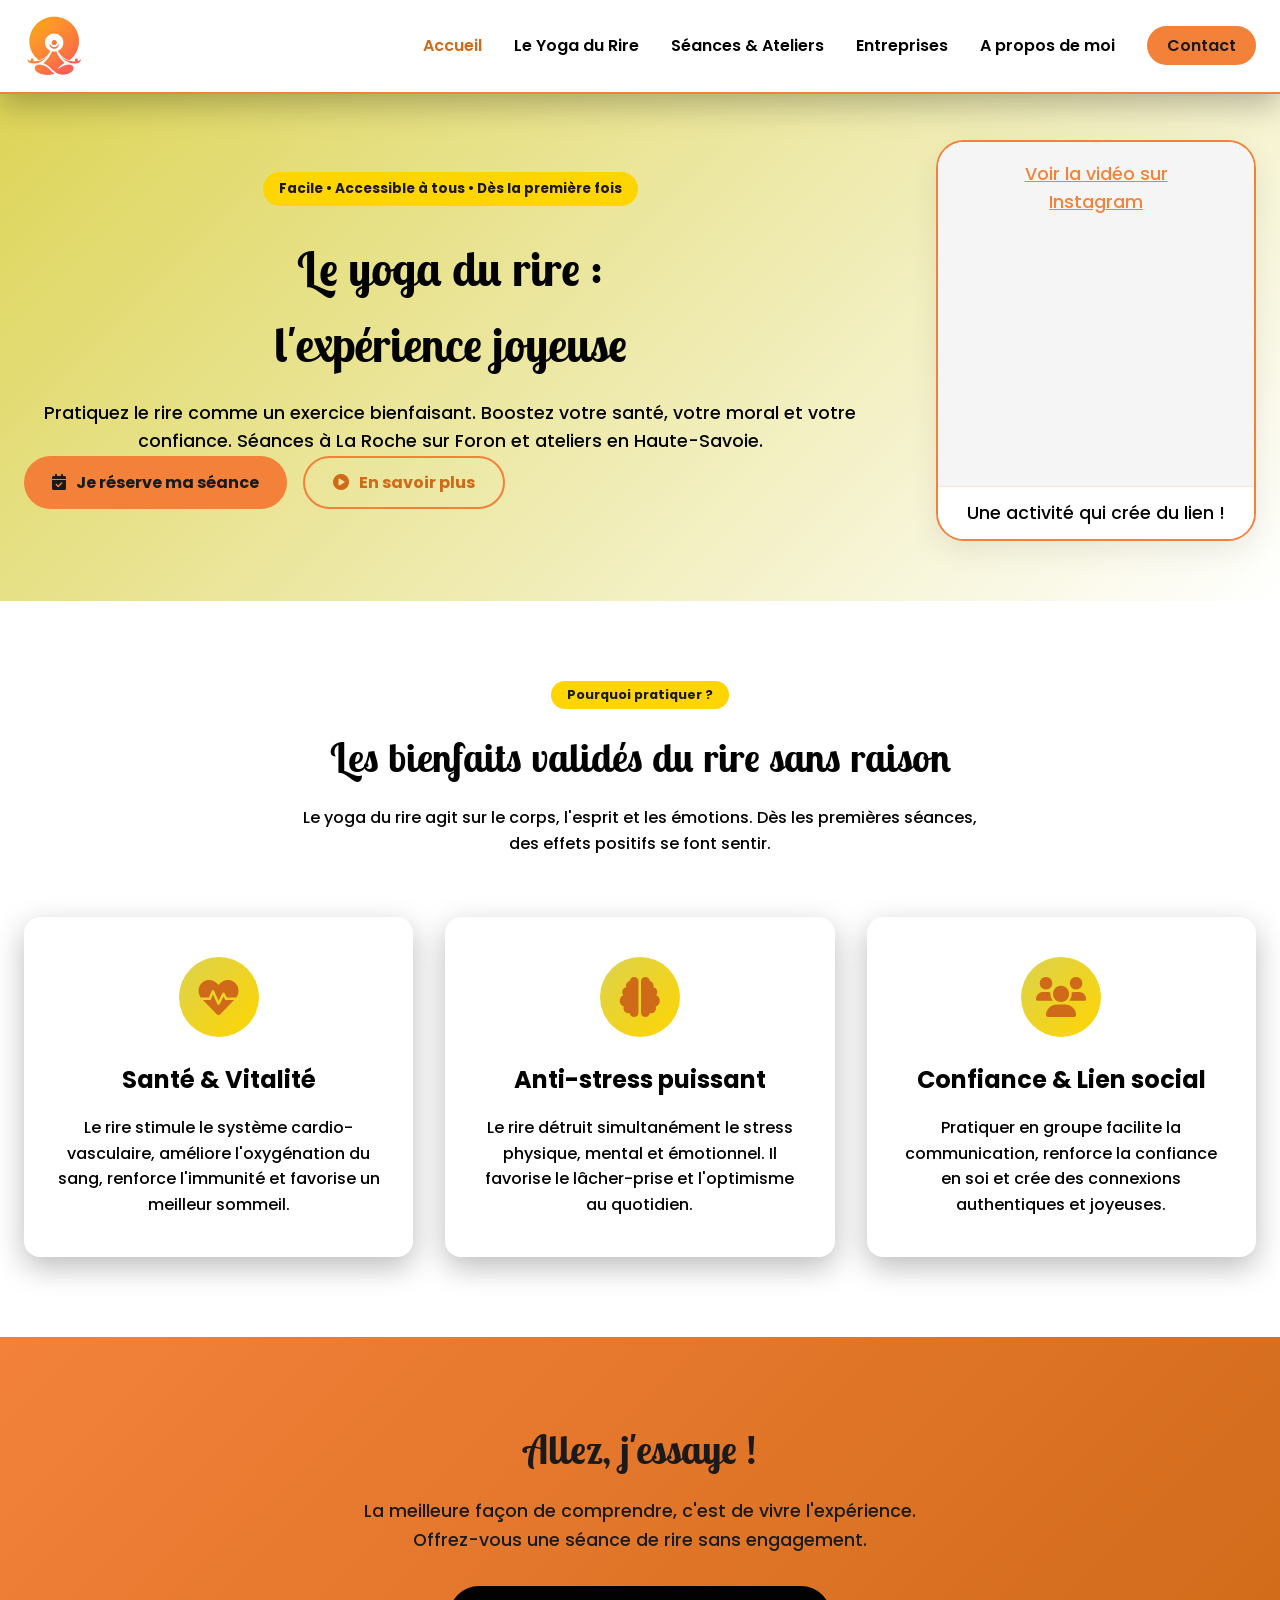
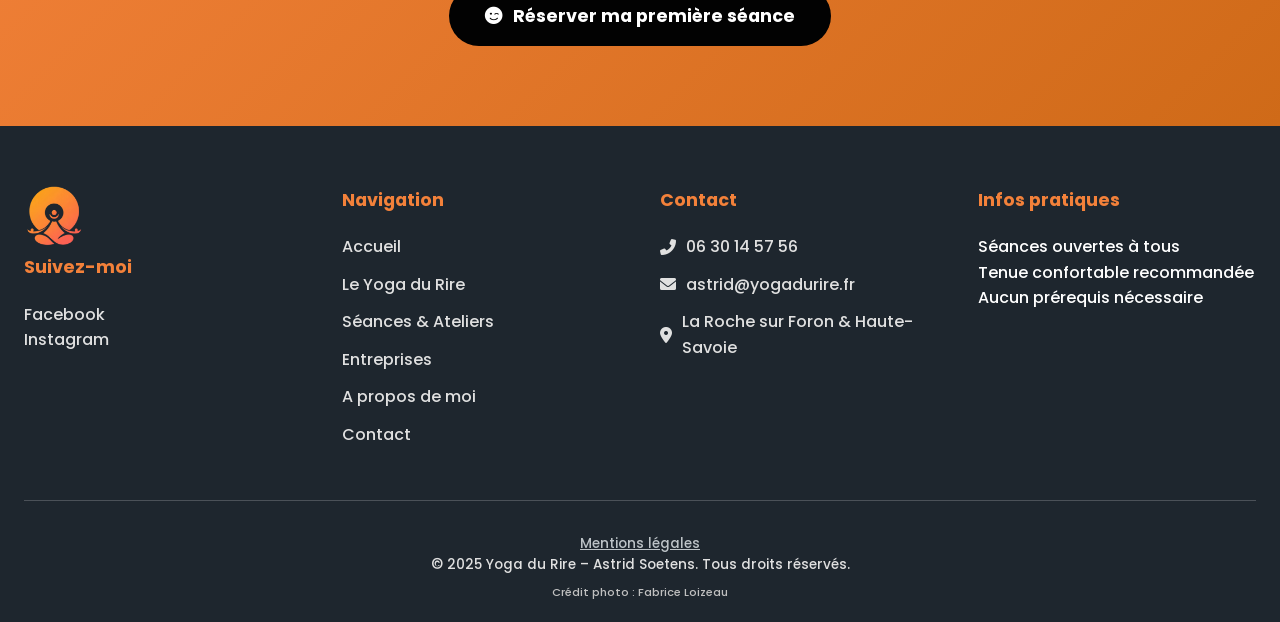
==== commit bdc6219d: "Add files via upload" ====
--- a/index.html
+++ b/index.html
@@ -35,12 +35,12 @@
     <link rel="icon" type="image/png" sizes="16x16" href="img/favicon-16x16.png">
     <link rel="icon" type="image/png" sizes="32x32" href="img/favicon-32x32.png">
     <link rel="apple-touch-icon" sizes="180x180" href="img/apple-touch-icon.png">
-   
+
     <meta name="msapplication-TileColor" content="#f3813a">
     <meta name="theme-color" content="#f3813a">
 
     <!-- ==================== SCHEMA.ORG JSON-LD ==================== -->
-<script type="application/ld+json">
+    <script type="application/ld+json">
 {
   "@context": "https://schema.org",
   "@type": "LocalBusiness",
@@ -215,119 +215,24 @@
                         </div>
                     </div>
 
-                    <div class="videos-hero">
+                    <div class="videos-grid">
                         <div class="video-container">
                             <div class="video-crop-wrapper">
                                 <div class="instagram-cropped">
                                     <iframe class="instagram-media instagram-media-rendered"
                                         title="Vidéo Instagram - Témoignage"
                                         src="https://www.instagram.com/reel/DOQ8oOCDPMs/embed/captioned/?cr=1&amp;v=14&amp;wp=600&amp;rd=http%3A%2F%2F127.0.0.1%3A5500&amp;rp=%2Findex.html#%7B%22ci%22%3A0%2C%22os%22%3A142.10000014305115%2C%22ls%22%3A58.200000047683716%2C%22le%22%3A111.80000019073486%7D"
-                                        allowfullscreen
-                                        style="background: white; max-width: 540px; width: 300px !important; border: 1px solid rgb(219, 219, 219); box-shadow: none; display: block; margin: 0px 0px 12px; min-width: 326px; padding: 0px; border: none; overflow: hidden;"
-                                        height="849"></iframe>
-                                    <div style="padding:16px;">
-                                        <a href="https://www.instagram.com/reel/DOQ8oOCDPMs/?utm_source=ig_embed&amp;utm_campaign=loading"
-                                            style="background:#FFFFFF; line-height:0; padding:0 0; text-align:center; text-decoration:none; width:100%;"
-                                            target="_blank">
-                                            <div style="display:flex; flex-direction:row; align-items:center;">
-                                                <div
-                                                    style="background-color:#F4F4F4; border-radius:50%; flex-grow:0; height:40px; margin-right:14px; width:40px;">
-                                                </div>
-                                                <div
-                                                    style="display:flex; flex-direction:column; flex-grow:1; justify-content:center;">
-                                                    <div
-                                                        style="background-color:#F4F4F4; border-radius:4px; flex-grow:0; height:14px; margin-bottom:6px; width:100px;">
-                                                    </div>
-                                                    <div
-                                                        style="background-color:#F4F4F4; border-radius:4px; flex-grow:0; height:14px; width:60px;">
-                                                    </div>
-                                                </div>
-                                            </div>
-                                            <div style="padding:19% 0;"></div>
-                                            <div style="display:block; height:50px; margin:0 auto 12px; width:50px;">
-                                                <svg width="50" height="50" viewBox="0 0 60 60" version="1.1" xmlns="http://www.w3.org/2000/svg">
-                                                    <g stroke="none" stroke-width="1" fill="none" fill-rule="evenodd">
-                                                        <g transform="translate(-511.000000, -20.000000)"
-                                                            fill="#000000">
-                                                            <g>
-                                                                <path
-                                                                    d="M556.869,30.41 C554.814,30.41 553.148,32.076 553.148,34.131 C553.148,36.186 554.814,37.852 556.869,37.852 C558.924,37.852 560.59,36.186 560.59,34.131 C560.59,32.076 558.924,30.41 556.869,30.41 M541,60.657 C535.114,60.657 530.342,55.887 530.342,50 C530.342,44.114 535.114,39.342 541,39.342 C546.887,39.342 551.658,44.114 551.658,50 C551.658,55.887 546.887,60.657 541,60.657 M541,33.886 C532.1,33.886 524.886,41.1 524.886,50 C524.886,58.899 532.1,66.113 541,66.113 C549.9,66.113 557.115,58.899 557.115,50 C557.115,41.1 549.9,33.886 541,33.886 M565.378,62.101 C565.244,65.022 564.756,66.606 564.346,67.663 C563.803,69.06 563.154,70.057 562.106,71.106 C561.058,72.155 560.06,72.803 558.662,73.347 C557.607,73.757 556.021,74.244 553.102,74.378 C549.944,74.521 548.997,74.552 541,74.552 C533.003,74.552 532.056,74.521 528.898,74.378 C525.979,74.244 524.393,73.757 523.338,73.347 C521.94,72.803 520.942,72.155 519.894,71.106 C518.846,70.057 518.197,69.06 517.654,67.663 C517.244,66.606 516.755,65.022 516.623,62.101 C516.479,58.943 516.448,57.996 516.448,50 C516.448,42.003 516.479,41.056 516.623,37.899 C516.755,34.978 517.244,33.391 517.654,32.338 C518.197,30.938 518.846,29.942 519.894,28.894 C520.942,27.846 521.94,27.196 523.338,26.654 C524.393,26.244 525.979,25.756 528.898,25.623 C532.057,25.479 533.004,25.448 541,25.448 C548.997,25.448 549.943,25.479 553.102,25.623 C556.021,25.756 557.607,26.244 558.662,26.654 C560.06,27.196 561.058,27.846 562.106,28.894 C563.154,29.942 563.803,30.938 564.346,32.338 C564.756,33.391 565.244,34.978 565.378,37.899 C565.522,41.056 565.552,42.003 565.552,50 C565.552,57.996 565.522,58.943 565.378,62.101 M570.82,37.631 C570.674,34.438 570.167,32.258 569.425,30.349 C568.659,28.377 567.633,26.702 565.965,25.035 C564.297,23.368 562.623,22.342 560.652,21.575 C558.743,20.834 556.562,20.326 553.369,20.18 C550.169,20.033 549.148,20 541,20 C532.853,20 531.831,20.033 528.631,20.18 C525.438,20.326 523.257,20.834 521.349,21.575 C519.376,22.342 517.703,23.368 516.035,25.035 C514.368,26.702 513.342,28.377 512.574,30.349 C511.834,32.258 511.326,34.438 511.181,37.631 C511.035,40.831 511,41.851 511,50 C511,58.147 511.035,59.17 511.181,62.369 C511.326,65.562 511.834,67.743 512.574,69.651 C513.342,71.625 514.368,73.296 516.035,74.965 C517.703,76.634 519.376,77.658 521.349,78.425 C523.257,79.167 525.438,79.673 528.631,79.82 C531.831,79.965 532.853,80.001 541,80.001 C549.148,80.001 550.169,79.965 553.369,79.82 C556.562,79.673 558.743,79.167 560.652,78.425 C562.623,77.658 564.297,76.634 565.965,74.965 C567.633,73.296 568.659,71.625 569.425,69.651 C570.167,67.743 570.674,65.562 570.82,62.369 C570.966,59.17 571,58.147 571,50 C571,41.851 570.966,40.831 570.82,37.631">
-                                                                </path>
-                                                            </g>
-                                                        </g>
-                                                    </g>
-                                                </svg>
-                                            </div>
-                                            <div style="padding-top:8px;">
-                                                <div
-                                                    style="color:#3897f0; font-family:Arial,sans-serif; font-size:14px; font-style:normal; font-weight:550; line-height:18px;">
-                                                    Voir cette publication sur Instagram</div>
-                                            </div>
-                                            <div style="padding:12.5% 0;"></div>
-                                            <div
-                                                style="display:flex; flex-direction:row; margin-bottom:14px; align-items:center;">
-                                                <div>
-                                                    <div
-                                                        style="background-color:#F4F4F4; border-radius:50%; height:12.5px; width:12.5px; transform:translateX(0px) translateY(7px);">
-                                                    </div>
-                                                    <div
-                                                        style="background-color:#F4F4F4; height:12.5px; transform:rotate(-45deg) translateX(3px) translateY(1px); width:12.5px; flex-grow:0; margin-right:14px; margin-left:2px;">
-                                                    </div>
-                                                    <div
-                                                        style="background-color:#F4F4F4; border-radius:50%; height:12.5px; width:12.5px; transform:translateX(9px) translateY(-18px);">
-                                                    </div>
-                                                </div>
-                                                <div style="margin-left:8px;">
-                                                    <div
-                                                        style="background-color:#F4F4F4; border-radius:50%; flex-grow:0; height:20px; width:20px;">
-                                                    </div>
-                                                    <div
-                                                        style="width:0; height:0; border-top:2px solid transparent; border-left:6px solid #f4f4f4; border-bottom:2px solid transparent; transform:translateX(16px) translateY(-4px) rotate(30deg)">
-                                                    </div>
-                                                </div>
-                                                <div style="margin-left:auto;">
-                                                    <div
-                                                        style="width:0px; border-top:8px solid #F4F4F4; border-right:8px solid transparent; transform:translateY(16px);">
-                                                    </div>
-                                                    <div
-                                                        style="background-color:#F4F4F4; flex-grow:0; height:12px; width:16px; transform:translateY(-4px);">
-                                                    </div>
-                                                    <div
-                                                        style="width:0; height:0; border-top:8px solid #F4F4F4; border-left:8px solid transparent; transform:translateY(-4px) translateX(8px);">
-                                                    </div>
-                                                </div>
-                                            </div>
-                                            <div
-                                                style="display:flex; flex-direction:column; flex-grow:1; justify-content:center; margin-bottom:24px;">
-                                                <div
-                                                    style="background-color:#F4F4F4; border-radius:4px; flex-grow:0; height:14px; margin-bottom:6px; width:224px;">
-                                                </div>
-                                                <div
-                                                    style="background-color:#F4F4F4; border-radius:4px; flex-grow:0; height:14px; width:144px;">
-                                                </div>
-                                            </div>
-                                        </a>
-                                        <p
-                                            style="color:#ffffff; font-family:Arial,sans-serif; font-size:14px; line-height:17px; margin-bottom:0; margin-top:8px; overflow:hidden; padding:8px 0 7px; text-align:center; text-overflow:ellipsis; white-space:nowrap;">
-                                            <a href="https://www.instagram.com/reel/DOQ8oOCDPMs/?utm_source=ig_embed&amp;utm_campaign=loading"
-                                                style="color:#c9c8cd; font-family:Arial,sans-serif; font-size:14px; font-style:normal; font-weight:normal; line-height:17px; text-decoration:none;"
-                                                target="_blank">Une publication partagée par Astrid Yoga du Rire
-                                                (@astridyogadurire)</a>
-                                        </p>
-                                    </div>
+                                        allowfullscreen></iframe>
 
                                     <script async src="//www.instagram.com/embed.js"></script>
                                 </div>
                             </div>
                             <div class="video-credit-link">
-                                <a href="https://www.instagram.com/astridyogadurire/" target="_blank">
-                                    <p> Une activité qui crée du lien !</p>
+                                <p> Une activité qui crée du lien !</p>
                                 </a>
                             </div>
                         </div>
                     </div>
-                </div>
-            </div>
         </section>
 
         <!-- ==================== SECTION BIENFAITS ==================== -->
--- a/css/main.min.css
+++ b/css/main.min.css
@@ -1 +1 @@
-*{margin:0;padding:0;box-sizing:border-box}body{font-family:"Poppins",sans-serif;color:#1a1a1a;background-color:#fff;line-height:1.6;overflow-x:hidden}.container{max-width:1280px;margin:0 auto;padding:0 24px}body{font-family:"Poppins",sans-serif;color:#020202;background-color:#fff;line-height:1.6;overflow-x:hidden}h1,h2,h3,h4{font-family:"Lobster Two",sans-serif;color:#020202}.section-header{text-align:center;max-width:700px;margin:0 auto 60px}.section-tag{display:inline-block;background:#ffd500;color:#1a1a1a;padding:4px 16px;border-radius:50px;font-size:.8rem;font-weight:700;margin-bottom:16px}.section-header h2{font-family:"Lobster Two",sans-serif;font-size:2.5rem;margin-bottom:16px;color:#020202}.section-header p{color:#020202}a:focus-visible,button:focus-visible,input:focus-visible,select:focus-visible,textarea:focus-visible{outline:3px solid #cf6a18;outline-offset:2px;border-radius:4px}.skip-link{position:absolute;top:-40px;left:0;background:#cf6a18;color:#fff;padding:8px 16px;text-decoration:none;z-index:9999;font-weight:600}.skip-link:focus{top:0}@media(prefers-reduced-motion: reduce){*,*::before,*::after{animation-duration:.01ms !important;animation-iteration-count:1 !important;transition-duration:.01ms !important;scroll-behavior:auto !important}}body{font-weight:500}@media(prefers-contrast: more){body{font-weight:500}}.btn{display:inline-flex;align-items:center;gap:10px;padding:12px 28px;border-radius:50px;text-decoration:none;font-weight:700;transition:all .3s ease;border:none;cursor:pointer;font-size:1rem}.btn-primary{background:#f3813a;color:#1a1a1a}.btn-primary:hover{background:#cf6a18;color:#fff;transform:translateY(-3px);box-shadow:0 20px 40px rgba(0,0,0,.473)}.btn-secondary{background:rgba(0,0,0,0);color:#cf6a18;border:2px solid #f3813a}.btn-secondary:hover{background:#f3813a;color:#1a1a1a;transform:translateY(-3px);box-shadow:0 20px 40px rgba(0,0,0,.473)}.btn-large{padding:16px 36px;font-size:1.1rem}.benefits-grid{display:grid;grid-template-columns:repeat(auto-fit, minmax(300px, 1fr));gap:32px}.benefit-card{background:#fff;padding:40px 28px;border-radius:16px;text-align:center;box-shadow:0 10px 30px rgba(0,0,0,.267);transition:all .3s ease}.benefit-card:hover{transform:translateY(-8px);box-shadow:0 20px 40px rgba(0,0,0,.473)}.benefit-card .benefit-icon{width:80px;height:80px;background:linear-gradient(135deg, #dbd24e, #ffd500);border-radius:50%;display:flex;align-items:center;justify-content:center;margin:0 auto 24px}.benefit-card .benefit-icon i{font-size:2.5rem;color:#cf6a18}.benefit-card h3{font-size:1.5rem;margin-bottom:16px;font-family:"Poppins",sans-serif;font-style:normal;color:#020202}.benefit-card p{color:#020202}.session-card{background:#fff;border-radius:24px;padding:2rem 1.8rem;box-shadow:0 10px 30px rgba(0,0,0,.267);transition:all .4s ease;border:1px solid rgba(243,129,58,.15);position:relative;overflow:hidden;height:100%;display:flex;flex-direction:column;margin-bottom:20px}.session-card:hover{transform:translateY(-12px);box-shadow:0 25px 45px -12px rgba(0,0,0,.25);border-color:#f3813a}.session-card:hover::before{opacity:1}.session-card:hover .session-icon{background:#f3813a;color:#1a1a1a;transform:scale(1.02)}.session-card::before{content:"";position:absolute;top:0;left:0;width:6px;height:100%;background:linear-gradient(135deg, #f3813a, #ffd500);opacity:0;transition:opacity .3s ease}.session-card .session-icon{font-size:2.8rem;color:#cf6a18;margin-bottom:1.5rem;background:rgba(243,129,58,.1);width:70px;height:70px;display:flex;align-items:center;justify-content:center;border-radius:20px;transition:all .3s}.session-card h3{font-size:1.6rem;margin-bottom:1rem;font-weight:700;color:#020202;font-family:"Poppins",sans-serif;font-style:normal}.session-card p{color:#020202;line-height:1.65;flex-grow:1}.enterprise-card{background:#fff;border-radius:24px;padding:2rem 1.8rem;box-shadow:0 10px 30px rgba(0,0,0,.267);transition:all .4s ease;border:1px solid rgba(243,129,58,.15);position:relative;overflow:hidden;height:100%;display:flex;flex-direction:column;margin-bottom:20px}.enterprise-card:hover{transform:translateY(-12px);box-shadow:0 25px 45px -12px rgba(0,0,0,.25);border-color:#f3813a}.enterprise-card:hover::before{opacity:1}.enterprise-card:hover .card-icon{background:#f3813a;color:#1a1a1a;transform:scale(1.02)}.enterprise-card::before{content:"";position:absolute;top:0;left:0;width:6px;height:100%;background:linear-gradient(135deg, #f3813a, #ffd500);opacity:0;transition:opacity .3s ease}.enterprise-card .card-icon{font-size:2.8rem;color:#cf6a18;margin-bottom:1.5rem;background:rgba(243,129,58,.1);width:70px;height:70px;display:flex;align-items:center;justify-content:center;border-radius:20px;transition:all .3s}.enterprise-card h3{font-size:1.6rem;margin-bottom:1rem;font-weight:700;color:#020202;font-family:"Poppins",sans-serif;font-style:normal}.enterprise-card p{color:#020202;line-height:1.65;flex-grow:1}.video-card{background:#fff;border-radius:24px;overflow:hidden;width:100%;box-shadow:0 20px 40px rgba(0,0,0,.582);transition:transform .3s ease,box-shadow .3s ease;opacity:0;animation:videoReveal 1.5s cubic-bezier(0.2, 0.9, 0.4, 1.1) forwards;animation-delay:.5s}@keyframes videoReveal{0%{opacity:0;transform:translateY(30px) scale(0.96)}100%{opacity:1;transform:translateY(0) scale(1)}}.video-card:hover{box-shadow:0 30px 50px rgba(0,0,0,.459)}.video-crop-wrapper{max-height:430px;border:none;overflow:hidden;background:#f5f5f5;display:flex;justify-content:center;align-items:flex-start}.instagram-cropped{transform:translateY(-70px);margin-bottom:160px;max-height:430px;animation:contentFadeIn 3s ease-out forwards}@keyframes contentFadeIn{from{opacity:0}to{opacity:1}}.instagram-cropped .instagram-media,.instagram-cropped iframe,.instagram-cropped blockquote{margin:0 auto !important;width:300px !important;min-width:326px !important;max-width:540px !important}.video-credit-link{text-align:center;padding:12px 16px;background:#fff;border-top:1px solid rgba(243,129,58,.2)}.video-credit-link a{font-size:.85rem;color:#5a6a7a;text-decoration:none;display:flex;justify-content:center;align-items:center;gap:8px;transition:color .3s ease;font-weight:400}.video-credit-link a:hover{color:#f3813a}.video-credit-link a p{color:#1a1a1a;margin:0}.videos-grid{display:flex;flex-wrap:wrap;justify-content:center;gap:30px}.video-container{max-width:310px;flex:1;min-width:280px;background:rgba(0,0,0,0);border-radius:28px;box-shadow:0 10px 30px rgba(0,0,0,.08);overflow:hidden;transition:all .3s ease;border:2px solid #f3813a}.video-container:hover{box-shadow:0 20px 40px rgba(0,0,0,.507)}.instagram-showcase{padding:0px 0px 60px}.hero-video{width:100%;display:flex;justify-content:center}.form-group{margin-bottom:24px}.form-group label{display:block;margin-bottom:8px;font-weight:600;color:#2c3e50}.form-group input,.form-group select,.form-group textarea{width:100%;padding:12px 16px;border:1px solid #ccc;border-radius:12px;font-family:inherit;transition:all .3s ease;color:#2c3e50}.form-group input:focus,.form-group select:focus,.form-group textarea:focus{outline:none;border-color:#f3813a;box-shadow:0 0 0 3px rgba(255,140,66,.1)}.form-note{font-size:.8rem;color:#5a6a7a;margin-top:16px}.form-message{padding:15px 20px;border-radius:12px;margin-bottom:25px;text-align:center;display:none;font-family:"Open Sans",sans-serif}.form-message.success{background:#d4edda;color:#155724;border:1px solid #c3e6cb;display:block}.form-message.error{background:#f8d7da;color:#721c24;border:1px solid #f5c6cb;display:block}.sidebar .sidebar-card{background:#fff;border-radius:16px;padding:24px;box-shadow:0 10px 30px rgba(0,0,0,.267);margin-bottom:32px;border:1px solid rgba(243,129,58,.2)}.sidebar .sidebar-card h3{font-family:"Poppins",sans-serif;font-style:normal;color:#cf6a18;margin-bottom:16px;display:flex;align-items:center;gap:10px}.sidebar .sidebar-card p{color:#3a4a5a}.info-box{display:flex;gap:20px;background:#dbd24e;padding:24px;border-radius:16px;margin:30px 0;align-items:flex-start}.info-box i{font-size:2.5rem;color:#f3813a}.info-box h3{margin-bottom:8px;color:#2c3e50}.info-box p{color:#3a4a5a;margin-bottom:0}.benefits-list{list-style:none;padding-left:0;margin:20px 0}.benefits-list li{margin-bottom:12px;display:flex;align-items:center;gap:12px;color:#3a4a5a}.benefits-list li i{color:#f3813a;font-size:1.2rem}.header{position:fixed;top:0;left:0;width:100%;background:#fff;box-shadow:0 10px 30px rgba(0,0,0,.267);z-index:1000;padding:16px 0;transition:all .3s ease;border-bottom:2px solid #f3813a}.header .container{display:flex;align-items:center;justify-content:space-between}.logo a{display:flex;align-items:center;gap:12px;text-decoration:none;color:#1a2a3a}.logo-yoga{width:60px;height:60px;-o-object-fit:contain;object-fit:contain}.nav-menu{display:flex;gap:32px;list-style:none}.nav-menu a{text-decoration:none;color:#020202;font-weight:600;transition:all .3s ease}.nav-menu a:hover,.nav-menu a.active{color:#cf6a18}.btn-nav{background:#f3813a;color:#1a1a1a !important;padding:8px 20px;border-radius:50px;font-weight:700}.btn-nav:hover{background:#cf6a18;color:#fff !important;transform:translateY(-2px)}.hamburger{display:none;flex-direction:column;cursor:pointer}.hamburger span{width:25px;height:3px;background:#1a2a3a;margin:3px 0;transition:all .3s ease;border-radius:3px}.footer{background:#1e262e;color:#fff;padding:60px 0 20px}.footer .footer-grid{display:grid;grid-template-columns:repeat(auto-fit, minmax(220px, 1fr));gap:40px;margin-bottom:40px}.footer .footer-col h4{margin-bottom:20px;font-size:1.1rem;color:#f3813a;font-family:"Poppins",sans-serif;font-style:normal}.footer .footer-col ul{list-style:none}.footer .footer-col ul li{margin-bottom:12px}.footer .footer-col a{color:#e0e0e0;text-decoration:none;transition:all .3s ease}.footer .footer-col a:hover{color:#ffd500;text-decoration:underline}.footer .footer-col .contact-info li{display:flex;align-items:center;gap:10px;color:#e0e0e0}.footer .footer-col .contact-info li a{color:#e0e0e0}.footer .footer-col .contact-info li a:hover{color:#ffd500}.footer .footer-bottom{text-align:center;padding-top:32px;border-top:1px solid hsla(0,0%,100%,.2);font-size:.85rem;color:#e0e0e0}.footer .footer-bottom a{color:#e0e0e0}.footer .footer-bottom a:hover{color:#ffd500}.footer .credit-photo{font-size:.7rem;margin-top:8px;color:silver}.hero{background:linear-gradient(135deg, #FFF8F0, #FFE8D6);margin-top:80px;padding:60px 0}.hero-wrapper{display:flex;align-items:center;gap:60px;flex-wrap:wrap}.hero-content{flex:1.2;min-width:300px}.hero-badge{background:#ffd500;color:#1a1a1a;padding:6px 16px;border-radius:50px;font-size:.85rem;font-weight:700;display:inline-block;margin-bottom:24px}.hero h1{font-family:"Lobster Two",sans-serif;font-size:3.5rem;line-height:1.2;margin-bottom:24px;color:#020202}.hero p{font-size:1.2rem;color:#020202;margin-bottom:32px}.hero-buttons{display:flex;gap:16px;flex-wrap:wrap}.skip-link{position:absolute;top:-40px;left:0;background:var(--primary-dark);color:#fff;padding:8px 16px;text-decoration:none;z-index:9999;font-weight:600;border-radius:0 0 4px 0}.skip-link:focus{top:0}section{padding:80px 0}.page-hero{background:linear-gradient(135deg, #dbd24e, #ffffff);padding:140px 0 60px;text-align:center;position:relative;overflow:hidden}.page-hero h1{font-size:3rem;margin-bottom:16px;color:#020202}.page-hero p{color:#020202;font-size:1.1rem}.page-content{padding:60px 0}.content-grid{display:grid;grid-template-columns:2fr 1fr;gap:48px}.main-content p{color:#020202}.main-content h2{color:#020202}.how-it-works{background:#fff}.how-it-works .steps{display:grid;grid-template-columns:repeat(auto-fit, minmax(220px, 1fr));gap:32px}.how-it-works .step{text-align:center}.how-it-works .step .step-number{width:40px;height:40px;background:#f3813a;color:#1a1a1a;border-radius:50%;display:flex;align-items:center;justify-content:center;font-weight:700;margin:0 auto 16px}.how-it-works .step .step-icon{font-size:2.5rem;color:#cf6a18;margin-bottom:16px}.how-it-works .step h3{margin-bottom:12px;font-family:"Poppins",sans-serif;font-style:normal;color:#020202}.how-it-works .step p{color:#020202}.how-it-works .how-it-works-footer{text-align:center;font-style:italic;color:#020202;padding-top:32px;border-top:1px solid #e0e0e0}.cta{background:linear-gradient(135deg, #f3813a, #cf6a18);color:#1a1a1a;text-align:center}.cta h2{font-size:2.5rem;margin-bottom:16px;color:#1a1a1a}.cta p{font-size:1.1rem;max-width:600px;margin:0 auto 32px;color:#1a1a1a;font-weight:500}.cta .btn-primary{background:#020202;color:#fff}.cta .btn-primary:hover{background:#000;color:#fff;transform:translateY(-3px)}.session-image{width:80%;height:auto;border-radius:12px;margin-top:20px;border:5px solid #f3813a}.text-center{text-align:center}.visually-hidden{position:absolute;width:1px;height:1px;padding:0;margin:-1px;overflow:hidden;clip:rect(0, 0, 0, 0);border:0}.about-photo{text-align:center;margin-bottom:2.5rem}.about-image{width:480px;max-width:85%;height:auto;border-radius:10%;border:5px solid #f3813a;box-shadow:0 20px 40px rgba(0,0,0,.473);margin:0 auto;display:block}.certifications{text-align:center;margin-bottom:60px}.certifications h3{text-align:center;margin-bottom:2rem;font-size:1.8rem;position:relative;display:inline-block;padding-bottom:10px;color:#2c3e50}.certifications h3:after{content:"";position:absolute;bottom:0;left:50%;transform:translateX(-50%);width:60px;height:3px;background:#f3813a;border-radius:3px}.cert-grid{display:flex;justify-content:center;align-items:center;gap:2.5rem;flex-wrap:wrap;margin-top:2rem}.cert-image{width:400px;max-width:100%;height:auto;border-radius:16px;box-shadow:0 10px 30px rgba(0,0,0,.267);transition:all .3s ease;border:2px solid rgba(255,140,66,.2)}.cert-image:hover{transform:translateY(-5px);box-shadow:0 20px 40px rgba(0,0,0,.473);border-color:#f3813a}.signature{margin-top:28px;font-family:"Poppins",sans-serif;font-style:italic;color:#cf6a18;font-size:1.1rem;border-top:1px dashed #f3813a;padding-top:20px;display:inline-block}.contact-grid{display:grid;grid-template-columns:1fr 1fr;gap:48px}.contact-form-container,.contact-info-container{background:#fff;padding:32px;border-radius:16px;box-shadow:0 10px 30px rgba(0,0,0,.267)}.contact-form-container h2{color:#2c3e50;margin-bottom:24px}.contact-photo{text-align:center;margin-bottom:2rem}.contact-photo .about-image{width:100%;max-width:280px;border-radius:50%;border:4px solid #f3813a;box-shadow:0 10px 30px rgba(0,0,0,.267)}.contact-info-container{display:flex;flex-direction:column;gap:24px}.contact-card{background:#fff;padding:24px;border-radius:16px;box-shadow:0 10px 30px rgba(0,0,0,.267);border:1px solid rgba(243,129,58,.2);transition:all .3s ease}.contact-card:hover{transform:translateY(-5px);box-shadow:0 20px 40px rgba(0,0,0,.473);border-color:#f3813a}.contact-card h3{margin-bottom:16px;font-family:"Poppins",sans-serif;font-style:normal;color:#cf6a18;display:flex;align-items:center;gap:10px}.contact-card h3 i{font-size:1.5rem}.contact-card p,.contact-card a{color:#3a4a5a}.social-links{display:flex;flex-direction:column;gap:12px}.social-links a{display:inline-flex;align-items:center;gap:10px;padding:10px 16px;background:rgba(243,129,58,.1);border-radius:50px;transition:all .3s ease;width:-moz-fit-content;width:fit-content;color:#2c3e50;text-decoration:none;font-weight:500}.social-links a:hover{background:#f3813a;color:#2c3e50;transform:translateX(5px)}.social-links a i{font-size:1.2rem}.legal-card{background:#fff;border-radius:16px;box-shadow:0 10px 30px rgba(0,0,0,.267);padding:48px;margin-bottom:40px}.legal-card h2{color:#cf6a18;margin-bottom:24px;font-size:1.8rem;border-left:5px solid #f3813a;padding-left:20px;font-family:"Poppins",sans-serif;font-style:normal}.legal-card p,.legal-card li{color:#3a4a5a}.legal-card a{color:#cf6a18}.highlight{background:#dbd24e;padding:20px;border-radius:12px;margin:24px 0;color:#2c3e50}.error-404{text-align:center;padding:85px 20px;min-height:60vh;display:flex;align-items:center;justify-content:center}.error-container{max-width:600px;margin:0 auto;padding:50px 20px}.error-code{font-size:8rem;font-weight:700;color:var(--primary);font-family:"Lobster Two",sans-serif;line-height:1;margin-top:40px}.error-message{font-size:1.5rem;color:var(--text-dark)}.error-description{color:var(--text-body);margin-bottom:30px;font-size:1.1rem}.error-buttons{display:flex;gap:16px;justify-content:center;flex-wrap:wrap}.error-icon{font-size:4rem;color:var(--secondary);margin-bottom:20px}@media(max-width: 768px){.error-code{font-size:5rem}.error-message{font-size:1.2rem}}@media(max-width: 992px){.hero h1{font-size:2.5rem}.content-grid,.contact-grid{grid-template-columns:1fr}.hero-wrapper{flex-direction:column;text-align:center;gap:40px}.hero-content{text-align:center}.hero-buttons{justify-content:center}.hero-video{max-width:450px;margin:0 auto}}@media(max-width: 768px){.hamburger{display:flex}.nav-menu{position:fixed;left:-100%;top:80px;flex-direction:column;background:#fff;width:100%;text-align:center;transition:.3s;box-shadow:0 10px 30px rgba(0,0,0,.267);padding:32px 0;gap:24px}.nav-menu.active{left:0}.hero{padding:40px 0}.hero h1{font-size:2rem}.section-header h2{font-size:1.8rem}.benefits-grid,.steps{gap:24px}.footer-grid{grid-template-columns:1fr;text-align:center}.contact-info li{justify-content:center}.hero-video{min-width:280px}.instagram-cropped{transform:translateY(-50px);margin-bottom:-140px}.page-hero h1{font-size:2rem}.legal-card{padding:24px}.contact-grid{gap:32px}.contact-photo .about-image{max-width:220px}.social-links a{width:100%;justify-content:center}}@media(max-width: 480px){.hero-buttons{flex-direction:column}.btn{justify-content:center;width:100%}.hero h1{font-size:1.8rem}.video-crop-wrapper{max-height:800px}.instagram-cropped{transform:translateY(-50px);margin-bottom:-140px}}/*# sourceMappingURL=main.min.css.map */+*{margin:0;padding:0;box-sizing:border-box}body{font-family:"Poppins",sans-serif;color:#1a1a1a;background-color:#fff;line-height:1.6;overflow-x:hidden}.container{max-width:1280px;margin:0 auto;padding:0 24px}body{font-family:"Poppins",sans-serif;color:#020202;background-color:#fff;line-height:1.6;overflow-x:hidden}h1,h2,h3,h4{font-family:"Lobster Two",sans-serif;color:#020202}.section-header{text-align:center;max-width:700px;margin:0 auto 60px}.section-tag{display:inline-block;background:#ffd500;color:#1a1a1a;padding:4px 16px;border-radius:50px;font-size:.8rem;font-weight:700;margin-bottom:16px}.section-header h2{font-family:"Lobster Two",sans-serif;font-size:2.5rem;margin-bottom:16px;color:#020202}.section-header p{color:#020202}a:focus-visible,button:focus-visible,input:focus-visible,select:focus-visible,textarea:focus-visible{outline:3px solid #cf6a18;outline-offset:2px;border-radius:4px}.skip-link{position:absolute;top:-40px;left:0;background:#cf6a18;color:#fff;padding:8px 16px;text-decoration:none;z-index:9999;font-weight:600}.skip-link:focus{top:0}@media(prefers-reduced-motion: reduce){*,*::before,*::after{animation-duration:.01ms !important;animation-iteration-count:1 !important;transition-duration:.01ms !important;scroll-behavior:auto !important}}body{font-weight:500}@media(prefers-contrast: more){body{font-weight:500}}.btn{display:inline-flex;align-items:center;gap:10px;padding:12px 28px;border-radius:50px;text-decoration:none;font-weight:700;transition:all .3s ease;border:none;cursor:pointer;font-size:1rem}.btn-primary{background:#f3813a;color:#1a1a1a}.btn-primary:hover{background:#cf6a18;color:#fff;transform:translateY(-3px);box-shadow:0 20px 40px rgba(0,0,0,.473)}.btn-secondary{background:rgba(0,0,0,0);color:#cf6a18;border:2px solid #f3813a}.btn-secondary:hover{background:#f3813a;color:#1a1a1a;transform:translateY(-3px);box-shadow:0 20px 40px rgba(0,0,0,.473)}.btn-large{padding:16px 36px;font-size:1.1rem}.benefits-grid{display:grid;grid-template-columns:repeat(auto-fit, minmax(300px, 1fr));gap:32px}.benefit-card{background:#fff;padding:40px 28px;border-radius:16px;text-align:center;box-shadow:0 10px 30px rgba(0,0,0,.267);transition:all .3s ease}.benefit-card:hover{transform:translateY(-8px);box-shadow:0 20px 40px rgba(0,0,0,.473)}.benefit-card .benefit-icon{width:80px;height:80px;background:linear-gradient(135deg, #dbd24e, #ffd500);border-radius:50%;display:flex;align-items:center;justify-content:center;margin:0 auto 24px}.benefit-card .benefit-icon i{font-size:2.5rem;color:#cf6a18}.benefit-card h3{font-size:1.5rem;margin-bottom:16px;font-family:"Poppins",sans-serif;font-style:normal;color:#020202}.benefit-card p{color:#020202}.session-card{background:#fff;border-radius:24px;padding:2rem 1.8rem;box-shadow:0 10px 30px rgba(0,0,0,.267);transition:all .4s ease;border:1px solid rgba(243,129,58,.15);position:relative;overflow:hidden;height:100%;display:flex;flex-direction:column;margin-bottom:20px}.session-card:hover{transform:translateY(-12px);box-shadow:0 25px 45px -12px rgba(0,0,0,.25);border-color:#f3813a}.session-card:hover::before{opacity:1}.session-card:hover .session-icon{background:#f3813a;color:#1a1a1a;transform:scale(1.02)}.session-card::before{content:"";position:absolute;top:0;left:0;width:6px;height:100%;background:linear-gradient(135deg, #f3813a, #ffd500);opacity:0;transition:opacity .3s ease}.session-card .session-icon{font-size:2.8rem;color:#cf6a18;margin-bottom:1.5rem;background:rgba(243,129,58,.1);width:70px;height:70px;display:flex;align-items:center;justify-content:center;border-radius:20px;transition:all .3s}.session-card h3{font-size:1.6rem;margin-bottom:1rem;font-weight:700;color:#020202;font-family:"Poppins",sans-serif;font-style:normal}.session-card p{color:#020202;line-height:1.65;flex-grow:1}.enterprise-card{background:#fff;border-radius:24px;padding:2rem 1.8rem;box-shadow:0 10px 30px rgba(0,0,0,.267);transition:all .4s ease;border:1px solid rgba(243,129,58,.15);position:relative;overflow:hidden;height:100%;display:flex;flex-direction:column;margin-bottom:20px}.enterprise-card:hover{transform:translateY(-12px);box-shadow:0 25px 45px -12px rgba(0,0,0,.25);border-color:#f3813a}.enterprise-card:hover::before{opacity:1}.enterprise-card:hover .card-icon{background:#f3813a;color:#1a1a1a;transform:scale(1.02)}.enterprise-card::before{content:"";position:absolute;top:0;left:0;width:6px;height:100%;background:linear-gradient(135deg, #f3813a, #ffd500);opacity:0;transition:opacity .3s ease}.enterprise-card .card-icon{font-size:2.8rem;color:#cf6a18;margin-bottom:1.5rem;background:rgba(243,129,58,.1);width:70px;height:70px;display:flex;align-items:center;justify-content:center;border-radius:20px;transition:all .3s}.enterprise-card h3{font-size:1.6rem;margin-bottom:1rem;font-weight:700;color:#020202;font-family:"Poppins",sans-serif;font-style:normal}.enterprise-card p{color:#020202;line-height:1.65;flex-grow:1}.video-card{background:#fff;border-radius:24px;overflow:hidden;width:100%;box-shadow:0 20px 40px rgba(0,0,0,.582);transition:transform .3s ease,box-shadow .3s ease;opacity:0;animation:videoReveal 1.5s cubic-bezier(0.2, 0.9, 0.4, 1.1) forwards;animation-delay:.5s}@keyframes videoReveal{0%{opacity:0;transform:translateY(30px) scale(0.96)}100%{opacity:1;transform:translateY(0) scale(1)}}.video-card:hover{box-shadow:0 30px 50px rgba(0,0,0,.459)}.video-crop-wrapper{max-height:350px;border:none;overflow:hidden;background:#f5f5f5;display:flex;justify-content:center;align-items:flex-start}.instagram-cropped{transform:translateY(-70px);margin-bottom:160px;max-height:400px;animation:contentFadeIn 3s ease-out forwards}@keyframes contentFadeIn{from{opacity:0}to{opacity:1}}.instagram-cropped .instagram-cropped .instagram-media,.instagram-cropped .instagram-cropped iframe,.instagram-cropped .instagram-cropped blockquote{margin:0 auto !important;width:350px !important;min-width:326px !important;max-width:540px !important}.video-credit-link{text-align:center;padding:12px 16px;background:#fff;border-top:1px solid rgba(243,129,58,.2)}.video-credit-link a{font-size:.85rem;color:#5a6a7a;text-decoration:none;display:flex;justify-content:center;align-items:center;gap:8px;transition:color .3s ease;font-weight:400}.video-credit-link a:hover{color:#f3813a}.video-credit-link a p{color:#1a1a1a;margin:0}.videos-grid{display:flex;flex-wrap:wrap;justify-content:center;gap:40px}.video-container{max-width:320px;flex:1 1 280px;min-width:280px;background:rgba(0,0,0,0);border-radius:28px;box-shadow:0 10px 30px rgba(0,0,0,.08);overflow:hidden;transition:all .3s ease;border:2px solid #f3813a}.video-container:hover{box-shadow:0 20px 40px rgba(0,0,0,.507)}.hero-video{width:100%;display:flex;justify-content:center}.form-group{margin-bottom:24px}.form-group label{display:block;margin-bottom:8px;font-weight:600;color:#2c3e50}.form-group input,.form-group select,.form-group textarea{width:100%;padding:12px 16px;border:1px solid #ccc;border-radius:12px;font-family:inherit;transition:all .3s ease;color:#2c3e50}.form-group input:focus,.form-group select:focus,.form-group textarea:focus{outline:none;border-color:#f3813a;box-shadow:0 0 0 3px rgba(255,140,66,.1)}.form-note{font-size:.8rem;color:#5a6a7a;margin-top:16px}.form-message{padding:15px 20px;border-radius:12px;margin-bottom:25px;text-align:center;display:none;font-family:"Open Sans",sans-serif}.form-message.success{background:#d4edda;color:#155724;border:1px solid #c3e6cb;display:block}.form-message.error{background:#f8d7da;color:#721c24;border:1px solid #f5c6cb;display:block}.sidebar .sidebar-card{background:#fff;border-radius:16px;padding:24px;box-shadow:0 10px 30px rgba(0,0,0,.267);margin-bottom:32px;border:1px solid rgba(243,129,58,.2)}.sidebar .sidebar-card h3{font-family:"Poppins",sans-serif;font-style:normal;color:#cf6a18;margin-bottom:16px;display:flex;align-items:center;gap:10px}.sidebar .sidebar-card p{color:#3a4a5a}.info-box{display:flex;gap:20px;background:#dbd24e;padding:24px;border-radius:16px;margin:30px 0;align-items:flex-start}.info-box i{font-size:2.5rem;color:#f3813a}.info-box h3{margin-bottom:8px;color:#2c3e50}.info-box p{color:#3a4a5a;margin-bottom:0}.benefits-list{list-style:none;padding-left:0;margin:20px 0}.benefits-list li{margin-bottom:12px;display:flex;align-items:center;gap:12px;color:#3a4a5a}.benefits-list li i{color:#f3813a;font-size:1.2rem}.header{position:fixed;top:0;left:0;width:100%;background:#fff;box-shadow:0 10px 30px rgba(0,0,0,.267);z-index:1000;padding:16px 0;transition:all .3s ease;border-bottom:2px solid #f3813a}.header .container{display:flex;align-items:center;justify-content:space-between}.logo a{display:flex;align-items:center;gap:12px;text-decoration:none;color:#1a2a3a}.logo-yoga{width:60px;height:60px;-o-object-fit:contain;object-fit:contain}.nav-menu{display:flex;gap:32px;list-style:none}.nav-menu a{text-decoration:none;color:#020202;font-weight:600;transition:all .3s ease}.nav-menu a:hover,.nav-menu a.active{color:#cf6a18}.btn-nav{background:#f3813a;color:#1a1a1a !important;padding:8px 20px;border-radius:50px;font-weight:700}.btn-nav:hover{background:#cf6a18;color:#fff !important;transform:translateY(-2px)}.hamburger{display:none;flex-direction:column;cursor:pointer}.hamburger span{width:25px;height:3px;background:#1a2a3a;margin:3px 0;transition:all .3s ease;border-radius:3px}.footer{background:#1e262e;color:#fff;padding:60px 0 20px}.footer .footer-grid{display:grid;grid-template-columns:repeat(auto-fit, minmax(220px, 1fr));gap:40px;margin-bottom:40px}.footer .footer-col h4,.footer .footer-col h3{margin-bottom:20px;font-size:1.1rem;color:#f3813a;font-family:"Poppins",sans-serif;font-style:normal}.footer .footer-col ul{list-style:none}.footer .footer-col ul li{margin-bottom:12px}.footer .footer-col a{color:#e0e0e0;text-decoration:none;transition:all .3s ease}.footer .footer-col a:hover{color:#ffd500;text-decoration:underline}.footer .footer-col .contact-info li{display:flex;align-items:center;gap:10px;color:#e0e0e0}.footer .footer-col .contact-info li a{color:#e0e0e0}.footer .footer-col .contact-info li a:hover{color:#ffd500}.footer .footer-bottom{text-align:center;padding-top:32px;border-top:1px solid hsla(0,0%,100%,.2);font-size:.85rem;color:#e0e0e0}.footer .footer-bottom a{color:#e0e0e0}.footer .footer-bottom a:hover{color:#ffd500}.footer .credit-photo{font-size:.7rem;margin-top:8px;color:silver}.hero{background:linear-gradient(135deg, #FFF8F0, #FFE8D6);margin-top:80px;padding:60px 0}.hero-wrapper{display:flex;align-items:center;gap:60px;flex-wrap:wrap}.hero-content{flex:1.2;min-width:0}.hero-badge{background:#ffd500;color:#1a1a1a;padding:6px 16px;border-radius:50px;font-size:.85rem;font-weight:700;display:inline-block;margin-bottom:24px}.hero h1{font-family:"Lobster Two",sans-serif;font-size:3.5rem;line-height:1.2;margin-bottom:24px;color:#020202}.hero p{font-size:1.2rem;color:#020202;margin-bottom:32px}.hero-buttons{display:flex;gap:16px;flex-wrap:wrap}.skip-link{position:absolute;top:-40px;left:0;background:var(--primary-dark);color:#fff;padding:8px 16px;text-decoration:none;z-index:9999;font-weight:600;border-radius:0 0 4px 0}.skip-link:focus{top:0}section{padding:80px 0}.page-hero{background:linear-gradient(135deg, #dbd24e, #ffffff);padding:140px 0 60px;text-align:center;position:relative;overflow:hidden}.page-hero h1{font-size:3rem;margin-bottom:16px;color:#020202}.page-hero p{color:#020202;font-size:1.1rem}.page-content{padding:60px 0}.content-grid{display:grid;grid-template-columns:2fr 1fr;gap:48px}.main-content p{color:#020202}.main-content h2{color:#020202}.how-it-works{background:#fff}.how-it-works .steps{display:grid;grid-template-columns:repeat(auto-fit, minmax(220px, 1fr));gap:32px}.how-it-works .step{text-align:center}.how-it-works .step .step-number{width:40px;height:40px;background:#f3813a;color:#1a1a1a;border-radius:50%;display:flex;align-items:center;justify-content:center;font-weight:700;margin:0 auto 16px}.how-it-works .step .step-icon{font-size:2.5rem;color:#cf6a18;margin-bottom:16px}.how-it-works .step h3{margin-bottom:12px;font-family:"Poppins",sans-serif;font-style:normal;color:#020202}.how-it-works .step p{color:#020202}.how-it-works .how-it-works-footer{text-align:center;font-style:italic;color:#020202;padding-top:32px;border-top:1px solid #e0e0e0}.cta{background:linear-gradient(135deg, #f3813a, #cf6a18);color:#1a1a1a;text-align:center}.cta h2{font-size:2.5rem;margin-bottom:16px;color:#1a1a1a}.cta p{font-size:1.1rem;max-width:600px;margin:0 auto 32px;color:#1a1a1a;font-weight:500}.cta .btn-primary{background:#020202;color:#fff}.cta .btn-primary:hover{color:#fff;transform:translateY(-3px)}.session-image{width:80%;height:auto;border-radius:12px;margin-top:20px;border:5px solid #f3813a}.text-center{text-align:center}.visually-hidden{position:absolute;width:1px;height:1px;padding:0;margin:-1px;overflow:hidden;clip:rect(0, 0, 0, 0);border:0}.about-photo{text-align:center;margin-bottom:2.5rem}.about-image{width:480px;max-width:85%;height:auto;border-radius:10%;border:5px solid #f3813a;box-shadow:0 20px 40px rgba(0,0,0,.473);margin:0 auto;display:block}.certifications{text-align:center;margin-bottom:60px}.certifications h3{text-align:center;margin-bottom:2rem;font-size:1.8rem;position:relative;display:inline-block;padding-bottom:10px;color:#2c3e50}.certifications h3:after{content:"";position:absolute;bottom:0;left:50%;transform:translateX(-50%);width:60px;height:3px;background:#f3813a;border-radius:3px}.cert-grid{display:flex;justify-content:center;align-items:center;gap:2.5rem;flex-wrap:wrap;margin-top:2rem}.cert-image{width:400px;max-width:100%;height:auto;border-radius:16px;box-shadow:0 10px 30px rgba(0,0,0,.267);transition:all .3s ease;border:2px solid rgba(255,140,66,.2)}.cert-image:hover{transform:translateY(-5px);box-shadow:0 20px 40px rgba(0,0,0,.473);border-color:#f3813a}.signature{margin-top:28px;font-family:"Poppins",sans-serif;font-style:italic;color:#cf6a18;font-size:1.1rem;border-top:1px dashed #f3813a;padding-top:20px;display:inline-block}.contact-grid{display:grid;grid-template-columns:1fr 1fr;gap:48px}.contact-form-container,.contact-info-container{background:#fff;padding:32px;border-radius:16px;box-shadow:0 10px 30px rgba(0,0,0,.267)}.contact-form-container h2{color:#2c3e50;margin-bottom:24px}.contact-photo{text-align:center;margin-bottom:2rem}.contact-photo .about-image{width:100%;max-width:280px;border-radius:50%;border:4px solid #f3813a;box-shadow:0 10px 30px rgba(0,0,0,.267)}.contact-info-container{display:flex;flex-direction:column;gap:24px}.contact-card{background:#fff;padding:24px;border-radius:16px;box-shadow:0 10px 30px rgba(0,0,0,.267);border:1px solid rgba(243,129,58,.2);transition:all .3s ease}.contact-card:hover{transform:translateY(-5px);box-shadow:0 20px 40px rgba(0,0,0,.473);border-color:#f3813a}.contact-card h3{margin-bottom:16px;font-family:"Poppins",sans-serif;font-style:normal;color:#cf6a18;display:flex;align-items:center;gap:10px}.contact-card h3 i{font-size:1.5rem}.contact-card p,.contact-card a{color:#3a4a5a}.social-links{display:flex;flex-direction:column;gap:12px}.social-links a{display:inline-flex;align-items:center;gap:10px;padding:10px 16px;background:rgba(243,129,58,.1);border-radius:50px;transition:all .3s ease;width:-moz-fit-content;width:fit-content;color:#2c3e50;text-decoration:none;font-weight:500}.social-links a:hover{background:#f3813a;color:#2c3e50;transform:translateX(5px)}.social-links a i{font-size:1.2rem}.legal-card{background:#fff;border-radius:16px;box-shadow:0 10px 30px rgba(0,0,0,.267);padding:48px;margin-bottom:40px}.legal-card h2{color:#cf6a18;margin-bottom:24px;font-size:1.8rem;border-left:5px solid #f3813a;padding-left:20px;font-family:"Poppins",sans-serif;font-style:normal}.legal-card p,.legal-card li{color:#3a4a5a}.legal-card a{color:#cf6a18}.highlight{background:#dbd24e;padding:20px;border-radius:12px;margin:24px 0;color:#2c3e50}.error-404{text-align:center;padding:85px 20px;min-height:60vh;display:flex;align-items:center;justify-content:center}.error-container{max-width:600px;margin:0 auto;padding:50px 20px}.error-code{font-size:8rem;font-weight:700;color:var(--primary);font-family:"Lobster Two",sans-serif;line-height:1;margin-top:40px}.error-message{font-size:1.5rem;color:var(--text-dark)}.error-description{color:var(--text-body);margin-bottom:30px;font-size:1.1rem}.error-buttons{display:flex;gap:16px;justify-content:center;flex-wrap:wrap}.error-icon{font-size:4rem;color:var(--secondary);margin-bottom:20px}@media(max-width: 768px){.error-code{font-size:5rem}.error-message{font-size:1.2rem}}@media(max-width: 992px){.hero h1{font-size:2.5rem}.content-grid,.contact-grid{grid-template-columns:1fr}.hero-wrapper{flex-direction:column;text-align:center;gap:40px}.hero-content{text-align:center}.hero-buttons{justify-content:center}.hero-video{max-width:450px;margin:0 auto}}@media(max-width: 768px){.hamburger{display:flex !important}.nav-menu{position:fixed;left:-100%;top:80px;flex-direction:column;background:#fff;width:100%;text-align:center;transition:.3s;box-shadow:0 10px 30px rgba(0,0,0,.267);padding:32px 0;gap:24px}.nav-menu.active{left:0}.hero-content{min-width:0}.hero h1,.page-hero h1{font-size:2rem !important}.page-hero{padding:120px 0 50px !important}.section-header h2{font-size:1.8rem}.benefits-grid,.steps{gap:24px}.videos-grid{gap:30px}.video-container{max-width:100% !important;min-width:100% !important;margin-bottom:20px}.footer-grid{grid-template-columns:1fr;text-align:center}.contact-info li{justify-content:center}.legal-card{padding:24px}.contact-grid{gap:32px}.contact-photo .about-image{max-width:220px}.social-links a{width:100%;justify-content:center}}@media(max-width: 480px){.videos-hero{max-width:100%}.video-container{max-width:100% !important;min-width:0 !important;width:100%;flex-basis:100%;margin-bottom:20px}.hero,.page-hero{padding:100px 10px 40px;overflow-x:hidden}.hero-badge{font-size:.75rem;padding:4px 12px}.hero h1{font-size:1.6rem !important}.hero p{font-size:.9rem}.hero-buttons .btn{white-space:normal;padding:10px 16px;font-size:.9rem}body{overflow-x:hidden}.hero-wrapper{display:flex;flex-direction:column;gap:20px}.hero-content{min-width:0}.hero h1,.page-hero h1{font-size:1.6rem !important;line-height:1.2}.hero-badge{font-size:.7rem;padding:4px 10px}.container{padding:0 16px}.content-grid{grid-template-columns:1fr;gap:24px;padding:0}.benefits-grid,.steps{grid-template-columns:1fr}.benefit-card,.session-card,.enterprise-card{margin-left:0;margin-right:0;width:100%}.cta .btn-primary{white-space:normal;font-size:.9rem;padding:12px 18px}.hero-buttons{flex-direction:column;align-items:center}.btn{justify-content:center;width:100%;max-width:320px}.video-crop-wrapper{max-height:800px}.instagram-cropped{transform:translateY(-40px);margin-bottom:-120px}.instagram-cropped .instagram-media,.instagram-cropped iframe,.instagram-cropped blockquote{width:100% !important;min-width:0 !important;max-width:100% !important}.videos-grid{gap:20px}.benefit-card,.session-card,.enterprise-card{padding:1.5rem 1.2rem}.steps{gap:20px}.info-box{flex-direction:column;gap:12px}.sidebar .sidebar-card,.contact-form-container,.contact-info-container,.legal-card{padding:20px 16px}.footer{padding:40px 0 20px}.footer-grid{gap:30px}.contact-grid{gap:24px}}.hamburger span{transition:all .3s ease}.hamburger.active span:nth-child(1){transform:rotate(45deg) translate(5px, 5px)}.hamburger.active span:nth-child(2){opacity:0}.hamburger.active span:nth-child(3){transform:rotate(-45deg) translate(5px, -5px)}/*# sourceMappingURL=main.min.css.map */
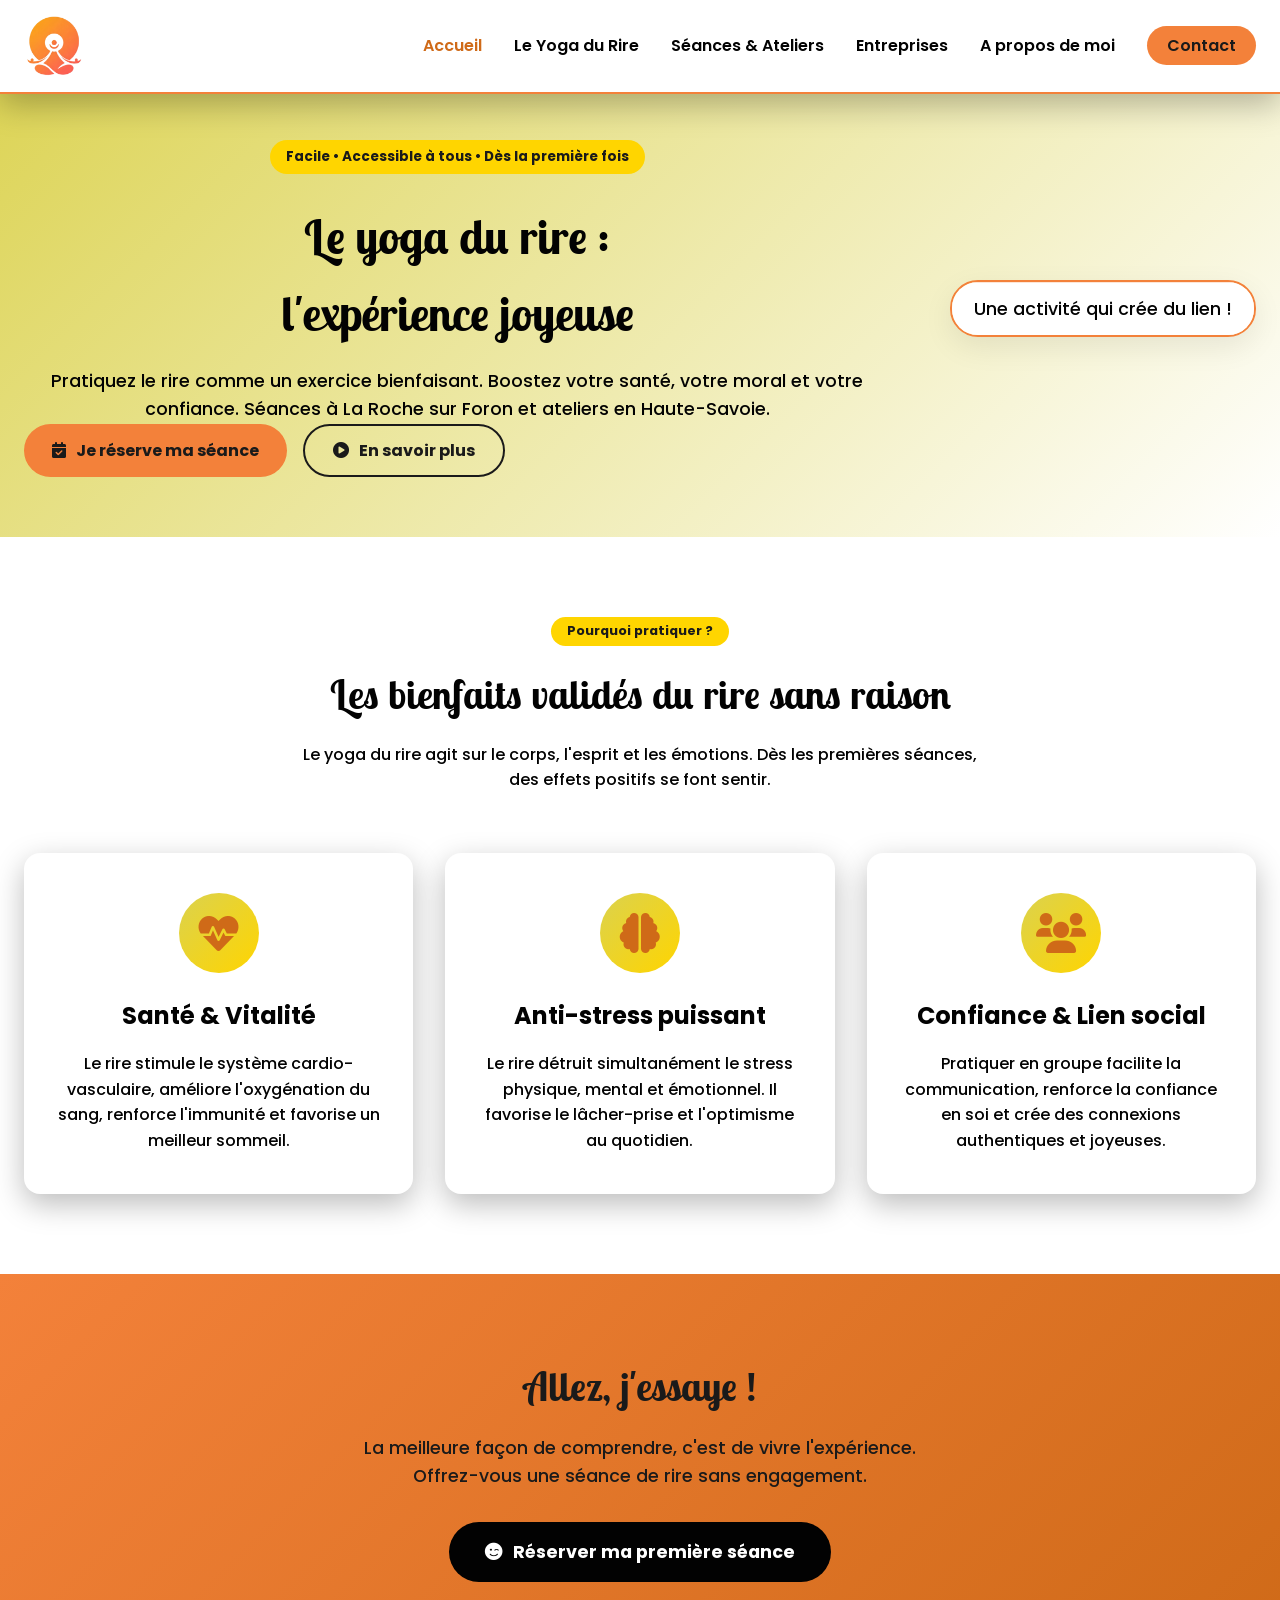
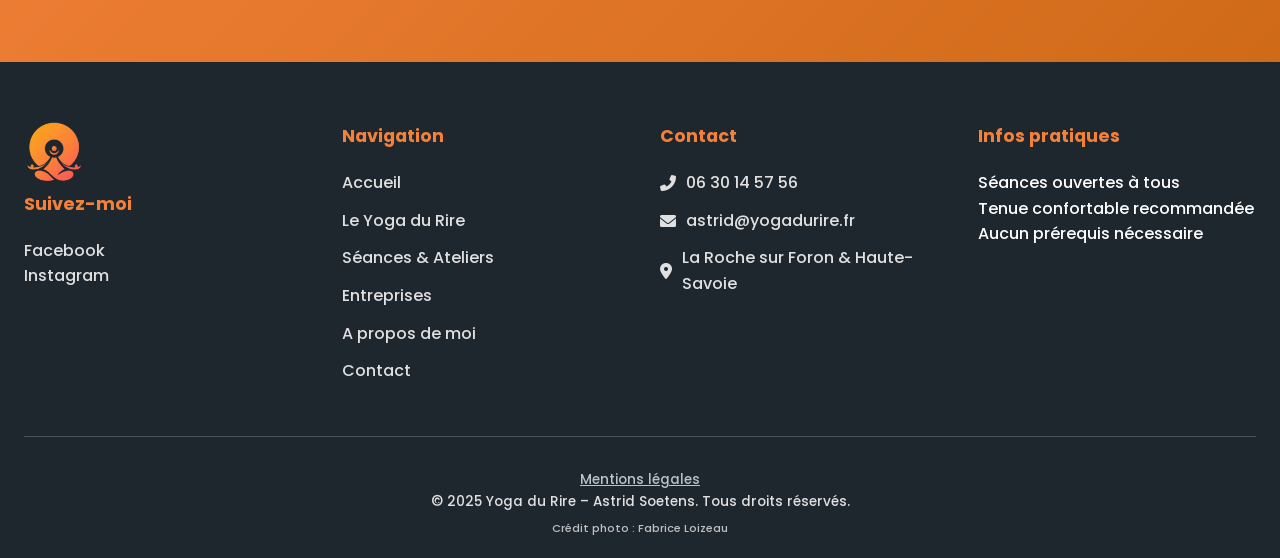
==== commit 8c6d0b08: "Add files via upload" ====
--- a/index.html
+++ b/index.html
@@ -223,16 +223,23 @@
                                         title="Vidéo Instagram - Témoignage"
                                         src="https://www.instagram.com/reel/DOQ8oOCDPMs/embed/captioned/?cr=1&amp;v=14&amp;wp=600&amp;rd=http%3A%2F%2F127.0.0.1%3A5500&amp;rp=%2Findex.html#%7B%22ci%22%3A0%2C%22os%22%3A142.10000014305115%2C%22ls%22%3A58.200000047683716%2C%22le%22%3A111.80000019073486%7D"
                                         allowfullscreen></iframe>
-
+        <div>
+
+
+                                                    </div>
+                                                </div>
+                                            </div>
                                     <script async src="//www.instagram.com/embed.js"></script>
+                          
+                            <div class="video-credit-link">
+                                <p> Une activité qui crée du lien !</p>
+
+                                            </div>
+                                        </div>
+                                    </div>
                                 </div>
                             </div>
-                            <div class="video-credit-link">
-                                <p> Une activité qui crée du lien !</p>
-                                </a>
-                            </div>
-                        </div>
-                    </div>
+                       
         </section>
 
         <!-- ==================== SECTION BIENFAITS ==================== -->
--- a/css/main.min.css
+++ b/css/main.min.css
@@ -1 +1 @@
-*{margin:0;padding:0;box-sizing:border-box}body{font-family:"Poppins",sans-serif;color:#1a1a1a;background-color:#fff;line-height:1.6;overflow-x:hidden}.container{max-width:1280px;margin:0 auto;padding:0 24px}body{font-family:"Poppins",sans-serif;color:#020202;background-color:#fff;line-height:1.6;overflow-x:hidden}h1,h2,h3,h4{font-family:"Lobster Two",sans-serif;color:#020202}.section-header{text-align:center;max-width:700px;margin:0 auto 60px}.section-tag{display:inline-block;background:#ffd500;color:#1a1a1a;padding:4px 16px;border-radius:50px;font-size:.8rem;font-weight:700;margin-bottom:16px}.section-header h2{font-family:"Lobster Two",sans-serif;font-size:2.5rem;margin-bottom:16px;color:#020202}.section-header p{color:#020202}a:focus-visible,button:focus-visible,input:focus-visible,select:focus-visible,textarea:focus-visible{outline:3px solid #cf6a18;outline-offset:2px;border-radius:4px}.skip-link{position:absolute;top:-40px;left:0;background:#cf6a18;color:#fff;padding:8px 16px;text-decoration:none;z-index:9999;font-weight:600}.skip-link:focus{top:0}@media(prefers-reduced-motion: reduce){*,*::before,*::after{animation-duration:.01ms !important;animation-iteration-count:1 !important;transition-duration:.01ms !important;scroll-behavior:auto !important}}body{font-weight:500}@media(prefers-contrast: more){body{font-weight:500}}.btn{display:inline-flex;align-items:center;gap:10px;padding:12px 28px;border-radius:50px;text-decoration:none;font-weight:700;transition:all .3s ease;border:none;cursor:pointer;font-size:1rem}.btn-primary{background:#f3813a;color:#1a1a1a}.btn-primary:hover{background:#cf6a18;color:#fff;transform:translateY(-3px);box-shadow:0 20px 40px rgba(0,0,0,.473)}.btn-secondary{background:rgba(0,0,0,0);color:#cf6a18;border:2px solid #f3813a}.btn-secondary:hover{background:#f3813a;color:#1a1a1a;transform:translateY(-3px);box-shadow:0 20px 40px rgba(0,0,0,.473)}.btn-large{padding:16px 36px;font-size:1.1rem}.benefits-grid{display:grid;grid-template-columns:repeat(auto-fit, minmax(300px, 1fr));gap:32px}.benefit-card{background:#fff;padding:40px 28px;border-radius:16px;text-align:center;box-shadow:0 10px 30px rgba(0,0,0,.267);transition:all .3s ease}.benefit-card:hover{transform:translateY(-8px);box-shadow:0 20px 40px rgba(0,0,0,.473)}.benefit-card .benefit-icon{width:80px;height:80px;background:linear-gradient(135deg, #dbd24e, #ffd500);border-radius:50%;display:flex;align-items:center;justify-content:center;margin:0 auto 24px}.benefit-card .benefit-icon i{font-size:2.5rem;color:#cf6a18}.benefit-card h3{font-size:1.5rem;margin-bottom:16px;font-family:"Poppins",sans-serif;font-style:normal;color:#020202}.benefit-card p{color:#020202}.session-card{background:#fff;border-radius:24px;padding:2rem 1.8rem;box-shadow:0 10px 30px rgba(0,0,0,.267);transition:all .4s ease;border:1px solid rgba(243,129,58,.15);position:relative;overflow:hidden;height:100%;display:flex;flex-direction:column;margin-bottom:20px}.session-card:hover{transform:translateY(-12px);box-shadow:0 25px 45px -12px rgba(0,0,0,.25);border-color:#f3813a}.session-card:hover::before{opacity:1}.session-card:hover .session-icon{background:#f3813a;color:#1a1a1a;transform:scale(1.02)}.session-card::before{content:"";position:absolute;top:0;left:0;width:6px;height:100%;background:linear-gradient(135deg, #f3813a, #ffd500);opacity:0;transition:opacity .3s ease}.session-card .session-icon{font-size:2.8rem;color:#cf6a18;margin-bottom:1.5rem;background:rgba(243,129,58,.1);width:70px;height:70px;display:flex;align-items:center;justify-content:center;border-radius:20px;transition:all .3s}.session-card h3{font-size:1.6rem;margin-bottom:1rem;font-weight:700;color:#020202;font-family:"Poppins",sans-serif;font-style:normal}.session-card p{color:#020202;line-height:1.65;flex-grow:1}.enterprise-card{background:#fff;border-radius:24px;padding:2rem 1.8rem;box-shadow:0 10px 30px rgba(0,0,0,.267);transition:all .4s ease;border:1px solid rgba(243,129,58,.15);position:relative;overflow:hidden;height:100%;display:flex;flex-direction:column;margin-bottom:20px}.enterprise-card:hover{transform:translateY(-12px);box-shadow:0 25px 45px -12px rgba(0,0,0,.25);border-color:#f3813a}.enterprise-card:hover::before{opacity:1}.enterprise-card:hover .card-icon{background:#f3813a;color:#1a1a1a;transform:scale(1.02)}.enterprise-card::before{content:"";position:absolute;top:0;left:0;width:6px;height:100%;background:linear-gradient(135deg, #f3813a, #ffd500);opacity:0;transition:opacity .3s ease}.enterprise-card .card-icon{font-size:2.8rem;color:#cf6a18;margin-bottom:1.5rem;background:rgba(243,129,58,.1);width:70px;height:70px;display:flex;align-items:center;justify-content:center;border-radius:20px;transition:all .3s}.enterprise-card h3{font-size:1.6rem;margin-bottom:1rem;font-weight:700;color:#020202;font-family:"Poppins",sans-serif;font-style:normal}.enterprise-card p{color:#020202;line-height:1.65;flex-grow:1}.video-card{background:#fff;border-radius:24px;overflow:hidden;width:100%;box-shadow:0 20px 40px rgba(0,0,0,.582);transition:transform .3s ease,box-shadow .3s ease;opacity:0;animation:videoReveal 1.5s cubic-bezier(0.2, 0.9, 0.4, 1.1) forwards;animation-delay:.5s}@keyframes videoReveal{0%{opacity:0;transform:translateY(30px) scale(0.96)}100%{opacity:1;transform:translateY(0) scale(1)}}.video-card:hover{box-shadow:0 30px 50px rgba(0,0,0,.459)}.video-crop-wrapper{max-height:350px;border:none;overflow:hidden;background:#f5f5f5;display:flex;justify-content:center;align-items:flex-start}.instagram-cropped{transform:translateY(-70px);margin-bottom:160px;max-height:400px;animation:contentFadeIn 3s ease-out forwards}@keyframes contentFadeIn{from{opacity:0}to{opacity:1}}.instagram-cropped .instagram-cropped .instagram-media,.instagram-cropped .instagram-cropped iframe,.instagram-cropped .instagram-cropped blockquote{margin:0 auto !important;width:350px !important;min-width:326px !important;max-width:540px !important}.video-credit-link{text-align:center;padding:12px 16px;background:#fff;border-top:1px solid rgba(243,129,58,.2)}.video-credit-link a{font-size:.85rem;color:#5a6a7a;text-decoration:none;display:flex;justify-content:center;align-items:center;gap:8px;transition:color .3s ease;font-weight:400}.video-credit-link a:hover{color:#f3813a}.video-credit-link a p{color:#1a1a1a;margin:0}.videos-grid{display:flex;flex-wrap:wrap;justify-content:center;gap:40px}.video-container{max-width:320px;flex:1 1 280px;min-width:280px;background:rgba(0,0,0,0);border-radius:28px;box-shadow:0 10px 30px rgba(0,0,0,.08);overflow:hidden;transition:all .3s ease;border:2px solid #f3813a}.video-container:hover{box-shadow:0 20px 40px rgba(0,0,0,.507)}.hero-video{width:100%;display:flex;justify-content:center}.form-group{margin-bottom:24px}.form-group label{display:block;margin-bottom:8px;font-weight:600;color:#2c3e50}.form-group input,.form-group select,.form-group textarea{width:100%;padding:12px 16px;border:1px solid #ccc;border-radius:12px;font-family:inherit;transition:all .3s ease;color:#2c3e50}.form-group input:focus,.form-group select:focus,.form-group textarea:focus{outline:none;border-color:#f3813a;box-shadow:0 0 0 3px rgba(255,140,66,.1)}.form-note{font-size:.8rem;color:#5a6a7a;margin-top:16px}.form-message{padding:15px 20px;border-radius:12px;margin-bottom:25px;text-align:center;display:none;font-family:"Open Sans",sans-serif}.form-message.success{background:#d4edda;color:#155724;border:1px solid #c3e6cb;display:block}.form-message.error{background:#f8d7da;color:#721c24;border:1px solid #f5c6cb;display:block}.sidebar .sidebar-card{background:#fff;border-radius:16px;padding:24px;box-shadow:0 10px 30px rgba(0,0,0,.267);margin-bottom:32px;border:1px solid rgba(243,129,58,.2)}.sidebar .sidebar-card h3{font-family:"Poppins",sans-serif;font-style:normal;color:#cf6a18;margin-bottom:16px;display:flex;align-items:center;gap:10px}.sidebar .sidebar-card p{color:#3a4a5a}.info-box{display:flex;gap:20px;background:#dbd24e;padding:24px;border-radius:16px;margin:30px 0;align-items:flex-start}.info-box i{font-size:2.5rem;color:#f3813a}.info-box h3{margin-bottom:8px;color:#2c3e50}.info-box p{color:#3a4a5a;margin-bottom:0}.benefits-list{list-style:none;padding-left:0;margin:20px 0}.benefits-list li{margin-bottom:12px;display:flex;align-items:center;gap:12px;color:#3a4a5a}.benefits-list li i{color:#f3813a;font-size:1.2rem}.header{position:fixed;top:0;left:0;width:100%;background:#fff;box-shadow:0 10px 30px rgba(0,0,0,.267);z-index:1000;padding:16px 0;transition:all .3s ease;border-bottom:2px solid #f3813a}.header .container{display:flex;align-items:center;justify-content:space-between}.logo a{display:flex;align-items:center;gap:12px;text-decoration:none;color:#1a2a3a}.logo-yoga{width:60px;height:60px;-o-object-fit:contain;object-fit:contain}.nav-menu{display:flex;gap:32px;list-style:none}.nav-menu a{text-decoration:none;color:#020202;font-weight:600;transition:all .3s ease}.nav-menu a:hover,.nav-menu a.active{color:#cf6a18}.btn-nav{background:#f3813a;color:#1a1a1a !important;padding:8px 20px;border-radius:50px;font-weight:700}.btn-nav:hover{background:#cf6a18;color:#fff !important;transform:translateY(-2px)}.hamburger{display:none;flex-direction:column;cursor:pointer}.hamburger span{width:25px;height:3px;background:#1a2a3a;margin:3px 0;transition:all .3s ease;border-radius:3px}.footer{background:#1e262e;color:#fff;padding:60px 0 20px}.footer .footer-grid{display:grid;grid-template-columns:repeat(auto-fit, minmax(220px, 1fr));gap:40px;margin-bottom:40px}.footer .footer-col h4,.footer .footer-col h3{margin-bottom:20px;font-size:1.1rem;color:#f3813a;font-family:"Poppins",sans-serif;font-style:normal}.footer .footer-col ul{list-style:none}.footer .footer-col ul li{margin-bottom:12px}.footer .footer-col a{color:#e0e0e0;text-decoration:none;transition:all .3s ease}.footer .footer-col a:hover{color:#ffd500;text-decoration:underline}.footer .footer-col .contact-info li{display:flex;align-items:center;gap:10px;color:#e0e0e0}.footer .footer-col .contact-info li a{color:#e0e0e0}.footer .footer-col .contact-info li a:hover{color:#ffd500}.footer .footer-bottom{text-align:center;padding-top:32px;border-top:1px solid hsla(0,0%,100%,.2);font-size:.85rem;color:#e0e0e0}.footer .footer-bottom a{color:#e0e0e0}.footer .footer-bottom a:hover{color:#ffd500}.footer .credit-photo{font-size:.7rem;margin-top:8px;color:silver}.hero{background:linear-gradient(135deg, #FFF8F0, #FFE8D6);margin-top:80px;padding:60px 0}.hero-wrapper{display:flex;align-items:center;gap:60px;flex-wrap:wrap}.hero-content{flex:1.2;min-width:0}.hero-badge{background:#ffd500;color:#1a1a1a;padding:6px 16px;border-radius:50px;font-size:.85rem;font-weight:700;display:inline-block;margin-bottom:24px}.hero h1{font-family:"Lobster Two",sans-serif;font-size:3.5rem;line-height:1.2;margin-bottom:24px;color:#020202}.hero p{font-size:1.2rem;color:#020202;margin-bottom:32px}.hero-buttons{display:flex;gap:16px;flex-wrap:wrap}.skip-link{position:absolute;top:-40px;left:0;background:var(--primary-dark);color:#fff;padding:8px 16px;text-decoration:none;z-index:9999;font-weight:600;border-radius:0 0 4px 0}.skip-link:focus{top:0}section{padding:80px 0}.page-hero{background:linear-gradient(135deg, #dbd24e, #ffffff);padding:140px 0 60px;text-align:center;position:relative;overflow:hidden}.page-hero h1{font-size:3rem;margin-bottom:16px;color:#020202}.page-hero p{color:#020202;font-size:1.1rem}.page-content{padding:60px 0}.content-grid{display:grid;grid-template-columns:2fr 1fr;gap:48px}.main-content p{color:#020202}.main-content h2{color:#020202}.how-it-works{background:#fff}.how-it-works .steps{display:grid;grid-template-columns:repeat(auto-fit, minmax(220px, 1fr));gap:32px}.how-it-works .step{text-align:center}.how-it-works .step .step-number{width:40px;height:40px;background:#f3813a;color:#1a1a1a;border-radius:50%;display:flex;align-items:center;justify-content:center;font-weight:700;margin:0 auto 16px}.how-it-works .step .step-icon{font-size:2.5rem;color:#cf6a18;margin-bottom:16px}.how-it-works .step h3{margin-bottom:12px;font-family:"Poppins",sans-serif;font-style:normal;color:#020202}.how-it-works .step p{color:#020202}.how-it-works .how-it-works-footer{text-align:center;font-style:italic;color:#020202;padding-top:32px;border-top:1px solid #e0e0e0}.cta{background:linear-gradient(135deg, #f3813a, #cf6a18);color:#1a1a1a;text-align:center}.cta h2{font-size:2.5rem;margin-bottom:16px;color:#1a1a1a}.cta p{font-size:1.1rem;max-width:600px;margin:0 auto 32px;color:#1a1a1a;font-weight:500}.cta .btn-primary{background:#020202;color:#fff}.cta .btn-primary:hover{color:#fff;transform:translateY(-3px)}.session-image{width:80%;height:auto;border-radius:12px;margin-top:20px;border:5px solid #f3813a}.text-center{text-align:center}.visually-hidden{position:absolute;width:1px;height:1px;padding:0;margin:-1px;overflow:hidden;clip:rect(0, 0, 0, 0);border:0}.about-photo{text-align:center;margin-bottom:2.5rem}.about-image{width:480px;max-width:85%;height:auto;border-radius:10%;border:5px solid #f3813a;box-shadow:0 20px 40px rgba(0,0,0,.473);margin:0 auto;display:block}.certifications{text-align:center;margin-bottom:60px}.certifications h3{text-align:center;margin-bottom:2rem;font-size:1.8rem;position:relative;display:inline-block;padding-bottom:10px;color:#2c3e50}.certifications h3:after{content:"";position:absolute;bottom:0;left:50%;transform:translateX(-50%);width:60px;height:3px;background:#f3813a;border-radius:3px}.cert-grid{display:flex;justify-content:center;align-items:center;gap:2.5rem;flex-wrap:wrap;margin-top:2rem}.cert-image{width:400px;max-width:100%;height:auto;border-radius:16px;box-shadow:0 10px 30px rgba(0,0,0,.267);transition:all .3s ease;border:2px solid rgba(255,140,66,.2)}.cert-image:hover{transform:translateY(-5px);box-shadow:0 20px 40px rgba(0,0,0,.473);border-color:#f3813a}.signature{margin-top:28px;font-family:"Poppins",sans-serif;font-style:italic;color:#cf6a18;font-size:1.1rem;border-top:1px dashed #f3813a;padding-top:20px;display:inline-block}.contact-grid{display:grid;grid-template-columns:1fr 1fr;gap:48px}.contact-form-container,.contact-info-container{background:#fff;padding:32px;border-radius:16px;box-shadow:0 10px 30px rgba(0,0,0,.267)}.contact-form-container h2{color:#2c3e50;margin-bottom:24px}.contact-photo{text-align:center;margin-bottom:2rem}.contact-photo .about-image{width:100%;max-width:280px;border-radius:50%;border:4px solid #f3813a;box-shadow:0 10px 30px rgba(0,0,0,.267)}.contact-info-container{display:flex;flex-direction:column;gap:24px}.contact-card{background:#fff;padding:24px;border-radius:16px;box-shadow:0 10px 30px rgba(0,0,0,.267);border:1px solid rgba(243,129,58,.2);transition:all .3s ease}.contact-card:hover{transform:translateY(-5px);box-shadow:0 20px 40px rgba(0,0,0,.473);border-color:#f3813a}.contact-card h3{margin-bottom:16px;font-family:"Poppins",sans-serif;font-style:normal;color:#cf6a18;display:flex;align-items:center;gap:10px}.contact-card h3 i{font-size:1.5rem}.contact-card p,.contact-card a{color:#3a4a5a}.social-links{display:flex;flex-direction:column;gap:12px}.social-links a{display:inline-flex;align-items:center;gap:10px;padding:10px 16px;background:rgba(243,129,58,.1);border-radius:50px;transition:all .3s ease;width:-moz-fit-content;width:fit-content;color:#2c3e50;text-decoration:none;font-weight:500}.social-links a:hover{background:#f3813a;color:#2c3e50;transform:translateX(5px)}.social-links a i{font-size:1.2rem}.legal-card{background:#fff;border-radius:16px;box-shadow:0 10px 30px rgba(0,0,0,.267);padding:48px;margin-bottom:40px}.legal-card h2{color:#cf6a18;margin-bottom:24px;font-size:1.8rem;border-left:5px solid #f3813a;padding-left:20px;font-family:"Poppins",sans-serif;font-style:normal}.legal-card p,.legal-card li{color:#3a4a5a}.legal-card a{color:#cf6a18}.highlight{background:#dbd24e;padding:20px;border-radius:12px;margin:24px 0;color:#2c3e50}.error-404{text-align:center;padding:85px 20px;min-height:60vh;display:flex;align-items:center;justify-content:center}.error-container{max-width:600px;margin:0 auto;padding:50px 20px}.error-code{font-size:8rem;font-weight:700;color:var(--primary);font-family:"Lobster Two",sans-serif;line-height:1;margin-top:40px}.error-message{font-size:1.5rem;color:var(--text-dark)}.error-description{color:var(--text-body);margin-bottom:30px;font-size:1.1rem}.error-buttons{display:flex;gap:16px;justify-content:center;flex-wrap:wrap}.error-icon{font-size:4rem;color:var(--secondary);margin-bottom:20px}@media(max-width: 768px){.error-code{font-size:5rem}.error-message{font-size:1.2rem}}@media(max-width: 992px){.hero h1{font-size:2.5rem}.content-grid,.contact-grid{grid-template-columns:1fr}.hero-wrapper{flex-direction:column;text-align:center;gap:40px}.hero-content{text-align:center}.hero-buttons{justify-content:center}.hero-video{max-width:450px;margin:0 auto}}@media(max-width: 768px){.hamburger{display:flex !important}.nav-menu{position:fixed;left:-100%;top:80px;flex-direction:column;background:#fff;width:100%;text-align:center;transition:.3s;box-shadow:0 10px 30px rgba(0,0,0,.267);padding:32px 0;gap:24px}.nav-menu.active{left:0}.hero-content{min-width:0}.hero h1,.page-hero h1{font-size:2rem !important}.page-hero{padding:120px 0 50px !important}.section-header h2{font-size:1.8rem}.benefits-grid,.steps{gap:24px}.videos-grid{gap:30px}.video-container{max-width:100% !important;min-width:100% !important;margin-bottom:20px}.footer-grid{grid-template-columns:1fr;text-align:center}.contact-info li{justify-content:center}.legal-card{padding:24px}.contact-grid{gap:32px}.contact-photo .about-image{max-width:220px}.social-links a{width:100%;justify-content:center}}@media(max-width: 480px){.videos-hero{max-width:100%}.video-container{max-width:100% !important;min-width:0 !important;width:100%;flex-basis:100%;margin-bottom:20px}.hero,.page-hero{padding:100px 10px 40px;overflow-x:hidden}.hero-badge{font-size:.75rem;padding:4px 12px}.hero h1{font-size:1.6rem !important}.hero p{font-size:.9rem}.hero-buttons .btn{white-space:normal;padding:10px 16px;font-size:.9rem}body{overflow-x:hidden}.hero-wrapper{display:flex;flex-direction:column;gap:20px}.hero-content{min-width:0}.hero h1,.page-hero h1{font-size:1.6rem !important;line-height:1.2}.hero-badge{font-size:.7rem;padding:4px 10px}.container{padding:0 16px}.content-grid{grid-template-columns:1fr;gap:24px;padding:0}.benefits-grid,.steps{grid-template-columns:1fr}.benefit-card,.session-card,.enterprise-card{margin-left:0;margin-right:0;width:100%}.cta .btn-primary{white-space:normal;font-size:.9rem;padding:12px 18px}.hero-buttons{flex-direction:column;align-items:center}.btn{justify-content:center;width:100%;max-width:320px}.video-crop-wrapper{max-height:800px}.instagram-cropped{transform:translateY(-40px);margin-bottom:-120px}.instagram-cropped .instagram-media,.instagram-cropped iframe,.instagram-cropped blockquote{width:100% !important;min-width:0 !important;max-width:100% !important}.videos-grid{gap:20px}.benefit-card,.session-card,.enterprise-card{padding:1.5rem 1.2rem}.steps{gap:20px}.info-box{flex-direction:column;gap:12px}.sidebar .sidebar-card,.contact-form-container,.contact-info-container,.legal-card{padding:20px 16px}.footer{padding:40px 0 20px}.footer-grid{gap:30px}.contact-grid{gap:24px}}.hamburger span{transition:all .3s ease}.hamburger.active span:nth-child(1){transform:rotate(45deg) translate(5px, 5px)}.hamburger.active span:nth-child(2){opacity:0}.hamburger.active span:nth-child(3){transform:rotate(-45deg) translate(5px, -5px)}/*# sourceMappingURL=main.min.css.map */+*{margin:0;padding:0;box-sizing:border-box}body{font-family:"Poppins",sans-serif;color:#1a1a1a;background-color:#fff;line-height:1.6;overflow-x:hidden}.container{max-width:1280px;margin:0 auto;padding:0 24px}body{font-family:"Poppins",sans-serif;color:#020202;background-color:#fff;line-height:1.6;overflow-x:hidden}h1,h2,h3,h4{font-family:"Lobster Two",sans-serif;color:#020202}.section-header{text-align:center;max-width:700px;margin:0 auto 60px}.section-tag{display:inline-block;background:#ffd500;color:#1a1a1a;padding:4px 16px;border-radius:50px;font-size:.8rem;font-weight:700;margin-bottom:16px}.section-header h2{font-family:"Lobster Two",sans-serif;font-size:2.5rem;margin-bottom:16px;color:#020202}.section-header p{color:#020202}a:focus-visible,button:focus-visible,input:focus-visible,select:focus-visible,textarea:focus-visible{outline:3px solid #cf6a18;outline-offset:2px;border-radius:4px}.skip-link{position:absolute;top:-40px;left:0;background:#cf6a18;color:#fff;padding:8px 16px;text-decoration:none;z-index:9999;font-weight:600}.skip-link:focus{top:0}@media(prefers-reduced-motion: reduce){*,*::before,*::after{animation-duration:.01ms !important;animation-iteration-count:1 !important;transition-duration:.01ms !important;scroll-behavior:auto !important}}body{font-weight:500}@media(prefers-contrast: more){body{font-weight:500}}.btn{display:inline-flex;align-items:center;gap:10px;padding:12px 28px;border-radius:50px;text-decoration:none;font-weight:700;transition:all .3s ease;border:none;cursor:pointer;font-size:1rem}.btn-primary{background:#f3813a;color:#1a1a1a}.btn-primary:hover{background:#cf6a18;color:#fff;transform:translateY(-3px);box-shadow:0 20px 40px rgba(0,0,0,.473)}.btn-secondary{background:rgba(0,0,0,0);color:#1a1a1a;border:2px solid #1a1a1a}.btn-secondary:hover{background:#f3813a;color:#1a1a1a;transform:translateY(-3px);box-shadow:0 20px 40px rgba(0,0,0,.473)}.btn-large{padding:16px 36px;font-size:1.1rem}.benefits-grid{display:grid;grid-template-columns:repeat(auto-fit, minmax(300px, 1fr));gap:32px}.benefit-card{background:#fff;padding:40px 28px;border-radius:16px;text-align:center;box-shadow:0 10px 30px rgba(0,0,0,.267);transition:all .3s ease}.benefit-card:hover{transform:translateY(-8px);box-shadow:0 20px 40px rgba(0,0,0,.473)}.benefit-card .benefit-icon{width:80px;height:80px;background:linear-gradient(135deg, #dbd24e, #ffd500);border-radius:50%;display:flex;align-items:center;justify-content:center;margin:0 auto 24px}.benefit-card .benefit-icon i{font-size:2.5rem;color:#cf6a18}.benefit-card h3{font-size:1.5rem;margin-bottom:16px;font-family:"Poppins",sans-serif;font-style:normal;color:#020202}.benefit-card p{color:#020202}.session-card{background:#fff;border-radius:24px;padding:2rem 1.8rem;box-shadow:0 10px 30px rgba(0,0,0,.267);transition:all .4s ease;border:1px solid rgba(243,129,58,.15);position:relative;overflow:hidden;height:100%;display:flex;flex-direction:column;margin-bottom:20px}.session-card:hover{transform:translateY(-12px);box-shadow:0 25px 45px -12px rgba(0,0,0,.25);border-color:#f3813a}.session-card:hover::before{opacity:1}.session-card:hover .session-icon{background:#f3813a;color:#1a1a1a;transform:scale(1.02)}.session-card::before{content:"";position:absolute;top:0;left:0;width:6px;height:100%;background:linear-gradient(135deg, #f3813a, #ffd500);opacity:0;transition:opacity .3s ease}.session-card .session-icon{font-size:2.8rem;color:#cf6a18;margin-bottom:1.5rem;background:rgba(243,129,58,.1);width:70px;height:70px;display:flex;align-items:center;justify-content:center;border-radius:20px;transition:all .3s}.session-card h3{font-size:1.6rem;margin-bottom:1rem;font-weight:700;color:#020202;font-family:"Poppins",sans-serif;font-style:normal}.session-card p{color:#020202;line-height:1.65;flex-grow:1}.enterprise-card{background:#fff;border-radius:24px;padding:2rem 1.8rem;box-shadow:0 10px 30px rgba(0,0,0,.267);transition:all .4s ease;border:1px solid rgba(243,129,58,.15);position:relative;overflow:hidden;height:100%;display:flex;flex-direction:column;margin-bottom:20px}.enterprise-card:hover{transform:translateY(-12px);box-shadow:0 25px 45px -12px rgba(0,0,0,.25);border-color:#f3813a}.enterprise-card:hover::before{opacity:1}.enterprise-card:hover .card-icon{background:#f3813a;color:#1a1a1a;transform:scale(1.02)}.enterprise-card::before{content:"";position:absolute;top:0;left:0;width:6px;height:100%;background:linear-gradient(135deg, #f3813a, #ffd500);opacity:0;transition:opacity .3s ease}.enterprise-card .card-icon{font-size:2.8rem;color:#cf6a18;margin-bottom:1.5rem;background:rgba(243,129,58,.1);width:70px;height:70px;display:flex;align-items:center;justify-content:center;border-radius:20px;transition:all .3s}.enterprise-card h3{font-size:1.6rem;margin-bottom:1rem;font-weight:700;color:#020202;font-family:"Poppins",sans-serif;font-style:normal}.enterprise-card p{color:#020202;line-height:1.65;flex-grow:1}.video-card{background:#fff;border-radius:24px;overflow:hidden;width:100%;box-shadow:0 20px 40px rgba(0,0,0,.582);transition:transform .3s ease,box-shadow .3s ease;opacity:0;animation:videoReveal 1.5s cubic-bezier(0.2, 0.9, 0.4, 1.1) forwards;animation-delay:.5s}@keyframes videoReveal{0%{opacity:0;transform:translateY(30px) scale(0.96)}100%{opacity:1;transform:translateY(0) scale(1)}}.video-card:hover{box-shadow:0 30px 50px rgba(0,0,0,.459)}.video-crop-wrapper{max-height:800px;border:none;overflow:hidden;background:#f5f5f5;display:flex;justify-content:center;align-items:flex-start}.instagram-cropped{transform:translateY(40px);margin:-100px -10px;max-height:550px;animation:contentFadeIn 3s ease-out forwards}@keyframes contentFadeIn{from{opacity:0}to{opacity:1}}.instagram-cropped .instagram-cropped .instagram-media,.instagram-cropped .instagram-cropped iframe,.instagram-cropped .instagram-cropped blockquote{margin:0 auto !important;width:100% !important;min-width:326px !important;max-width:540px !important}.video-credit-link{text-align:center;padding:12px 16px;background:#fff;border-top:1px solid rgba(243,129,58,.2)}.video-credit-link a{font-size:.85rem;color:#5a6a7a;text-decoration:none;display:flex;justify-content:center;align-items:center;gap:8px;transition:color .3s ease;font-weight:400}.video-credit-link a:hover{color:#f3813a}.video-credit-link a p{color:#1a1a1a;margin:0}.videos-grid{display:flex;flex-wrap:wrap;justify-content:center;gap:40px}.video-container{max-width:320px;flex:1 1 280px;min-width:280px;background:rgba(0,0,0,0);border-radius:28px;box-shadow:0 10px 30px rgba(0,0,0,.08);overflow:hidden;transition:all .3s ease;border:2px solid #f3813a}.video-container:hover{box-shadow:0 20px 40px rgba(0,0,0,.507)}.hero-video{width:100%;display:flex;justify-content:center}.form-group{margin-bottom:24px}.form-group label{display:block;margin-bottom:8px;font-weight:600;color:#2c3e50}.form-group input,.form-group select,.form-group textarea{width:100%;padding:12px 16px;border:1px solid #ccc;border-radius:12px;font-family:inherit;transition:all .3s ease;color:#2c3e50}.form-group input:focus,.form-group select:focus,.form-group textarea:focus{outline:none;border-color:#f3813a;box-shadow:0 0 0 3px rgba(255,140,66,.1)}.form-note{font-size:.8rem;color:#5a6a7a;margin-top:16px}.form-message{padding:15px 20px;border-radius:12px;margin-bottom:25px;text-align:center;display:none;font-family:"Open Sans",sans-serif}.form-message.success{background:#d4edda;color:#155724;border:1px solid #c3e6cb;display:block}.form-message.error{background:#f8d7da;color:#721c24;border:1px solid #f5c6cb;display:block}.sidebar .sidebar-card{background:#fff;border-radius:16px;padding:24px;box-shadow:0 10px 30px rgba(0,0,0,.267);margin-bottom:32px;border:1px solid rgba(243,129,58,.2)}.sidebar .sidebar-card h3{font-family:"Poppins",sans-serif;font-style:normal;color:#cf6a18;margin-bottom:16px;display:flex;align-items:center;gap:10px}.sidebar .sidebar-card p{color:#3a4a5a}.info-box{display:flex;gap:20px;background:#dbd24e;padding:24px;border-radius:16px;margin:30px 0;align-items:flex-start}.info-box i{font-size:2.5rem;color:#f3813a}.info-box h3{margin-bottom:8px;color:#2c3e50}.info-box p{color:#3a4a5a;margin-bottom:0}.benefits-list{list-style:none;padding-left:0;margin:20px 0}.benefits-list li{margin-bottom:12px;display:flex;align-items:center;gap:12px;color:#3a4a5a}.benefits-list li i{color:#f3813a;font-size:1.2rem}.header{position:fixed;top:0;left:0;width:100%;background:#fff;box-shadow:0 10px 30px rgba(0,0,0,.267);z-index:1000;padding:16px 0;transition:all .3s ease;border-bottom:2px solid #f3813a}.header .container{display:flex;align-items:center;justify-content:space-between}.logo a{display:flex;align-items:center;gap:12px;text-decoration:none;color:#1a2a3a}.logo-yoga{width:60px;height:60px;-o-object-fit:contain;object-fit:contain}.nav-menu{display:flex;gap:32px;list-style:none}.nav-menu a{text-decoration:none;color:#020202;font-weight:600;transition:all .3s ease}.nav-menu a:hover,.nav-menu a.active{color:#cf6a18}.btn-nav{background:#f3813a;color:#1a1a1a !important;padding:8px 20px;border-radius:50px;font-weight:700}.btn-nav:hover{background:#cf6a18;color:#fff !important;transform:translateY(-2px)}.hamburger{display:none;flex-direction:column;cursor:pointer}.hamburger span{width:25px;height:3px;background:#1a2a3a;margin:3px 0;transition:all .3s ease;border-radius:3px}.footer{background:#1e262e;color:#fff;padding:60px 0 20px}.footer .footer-grid{display:grid;grid-template-columns:repeat(auto-fit, minmax(220px, 1fr));gap:40px;margin-bottom:40px}.footer .footer-col h4,.footer .footer-col h3{margin-bottom:20px;font-size:1.1rem;color:#f3813a;font-family:"Poppins",sans-serif;font-style:normal}.footer .footer-col ul{list-style:none}.footer .footer-col ul li{margin-bottom:12px}.footer .footer-col a{color:#e0e0e0;text-decoration:none;transition:all .3s ease}.footer .footer-col a:hover{color:#ffd500;text-decoration:underline}.footer .footer-col .contact-info li{display:flex;align-items:center;gap:10px;color:#e0e0e0}.footer .footer-col .contact-info li a{color:#e0e0e0}.footer .footer-col .contact-info li a:hover{color:#ffd500}.footer .footer-bottom{text-align:center;padding-top:32px;border-top:1px solid hsla(0,0%,100%,.2);font-size:.85rem;color:#e0e0e0}.footer .footer-bottom a{color:#e0e0e0}.footer .footer-bottom a:hover{color:#ffd500}.footer .credit-photo{font-size:.7rem;margin-top:8px;color:silver}.hero{background:linear-gradient(135deg, #FFF8F0, #FFE8D6);margin-top:80px;padding:60px 0}.hero-wrapper{display:flex;align-items:center;gap:60px;flex-wrap:wrap}.hero-content{flex:1.2;min-width:0}.hero-badge{background:#ffd500;color:#1a1a1a;padding:6px 16px;border-radius:50px;font-size:.85rem;font-weight:700;display:inline-block;margin-bottom:24px}.hero h1{font-family:"Lobster Two",sans-serif;font-size:3.5rem;line-height:1.2;margin-bottom:24px;color:#020202}.hero p{font-size:1.2rem;color:#020202;margin-bottom:32px}.hero-buttons{display:flex;gap:16px;flex-wrap:wrap}.skip-link{position:absolute;top:-40px;left:0;background:var(--primary-dark);color:#fff;padding:8px 16px;text-decoration:none;z-index:9999;font-weight:600;border-radius:0 0 4px 0}.skip-link:focus{top:0}section{padding:80px 0}.page-hero{background:linear-gradient(135deg, #dbd24e, #ffffff);padding:140px 0 60px;text-align:center;position:relative;overflow:hidden}.page-hero h1{font-size:3rem;margin-bottom:16px;color:#020202}.page-hero p{color:#020202;font-size:1.1rem}.page-content{padding:60px 0}.content-grid{display:grid;grid-template-columns:2fr 1fr;gap:48px}.main-content p{color:#020202}.main-content h2{color:#020202}.how-it-works{background:#fff}.how-it-works .steps{display:grid;grid-template-columns:repeat(auto-fit, minmax(220px, 1fr));gap:32px}.how-it-works .step{text-align:center}.how-it-works .step .step-number{width:40px;height:40px;background:#f3813a;color:#1a1a1a;border-radius:50%;display:flex;align-items:center;justify-content:center;font-weight:700;margin:0 auto 16px}.how-it-works .step .step-icon{font-size:2.5rem;color:#cf6a18;margin-bottom:16px}.how-it-works .step h3{margin-bottom:12px;font-family:"Poppins",sans-serif;font-style:normal;color:#020202}.how-it-works .step p{color:#020202}.how-it-works .how-it-works-footer{text-align:center;font-style:italic;color:#020202;padding-top:32px;border-top:1px solid #e0e0e0}.cta{background:linear-gradient(135deg, #f3813a, #cf6a18);color:#1a1a1a;text-align:center}.cta h2{font-size:2.5rem;margin-bottom:16px;color:#1a1a1a}.cta p{font-size:1.1rem;max-width:600px;margin:0 auto 32px;color:#1a1a1a;font-weight:500}.cta .btn-primary{background:#020202;color:#fff}.cta .btn-primary:hover{color:#fff;transform:translateY(-3px)}.session-image{width:80%;height:auto;border-radius:12px;margin-top:20px;border:5px solid #f3813a}.text-center{text-align:center}.visually-hidden{position:absolute;width:1px;height:1px;padding:0;margin:-1px;overflow:hidden;clip:rect(0, 0, 0, 0);border:0}.about-photo{text-align:center;margin-bottom:2.5rem}.about-image{width:480px;max-width:85%;height:auto;border-radius:10%;border:5px solid #f3813a;box-shadow:0 20px 40px rgba(0,0,0,.473);margin:0 auto;display:block}.certifications{text-align:center;margin-bottom:60px}.certifications h3{text-align:center;margin-bottom:2rem;font-size:1.8rem;position:relative;display:inline-block;padding-bottom:10px;color:#2c3e50}.certifications h3:after{content:"";position:absolute;bottom:0;left:50%;transform:translateX(-50%);width:60px;height:3px;background:#f3813a;border-radius:3px}.cert-grid{display:flex;justify-content:center;align-items:center;gap:2.5rem;flex-wrap:wrap;margin-top:2rem}.cert-image{width:400px;max-width:100%;height:auto;border-radius:16px;box-shadow:0 10px 30px rgba(0,0,0,.267);transition:all .3s ease;border:2px solid rgba(255,140,66,.2)}.cert-image:hover{transform:translateY(-5px);box-shadow:0 20px 40px rgba(0,0,0,.473);border-color:#f3813a}.signature{margin-top:28px;font-family:"Poppins",sans-serif;font-style:italic;color:#cf6a18;font-size:1.1rem;border-top:1px dashed #f3813a;padding-top:20px;display:inline-block}.contact-grid{display:grid;grid-template-columns:1fr 1fr;gap:48px}.contact-form-container,.contact-info-container{background:#fff;padding:32px;border-radius:16px;box-shadow:0 10px 30px rgba(0,0,0,.267)}.contact-form-container h2{color:#2c3e50;margin-bottom:24px}.contact-photo{text-align:center;margin-bottom:2rem}.contact-photo .about-image{width:100%;max-width:280px;border-radius:50%;border:4px solid #f3813a;box-shadow:0 10px 30px rgba(0,0,0,.267)}.contact-info-container{display:flex;flex-direction:column;gap:24px}.contact-card{background:#fff;padding:24px;border-radius:16px;box-shadow:0 10px 30px rgba(0,0,0,.267);border:1px solid rgba(243,129,58,.2);transition:all .3s ease}.contact-card:hover{transform:translateY(-5px);box-shadow:0 20px 40px rgba(0,0,0,.473);border-color:#f3813a}.contact-card h3{margin-bottom:16px;font-family:"Poppins",sans-serif;font-style:normal;color:#cf6a18;display:flex;align-items:center;gap:10px}.contact-card h3 i{font-size:1.5rem}.contact-card p,.contact-card a{color:#3a4a5a}.social-links{display:flex;flex-direction:column;gap:12px}.social-links a{display:inline-flex;align-items:center;gap:10px;padding:10px 16px;background:rgba(243,129,58,.1);border-radius:50px;transition:all .3s ease;width:-moz-fit-content;width:fit-content;color:#2c3e50;text-decoration:none;font-weight:500}.social-links a:hover{background:#f3813a;color:#2c3e50;transform:translateX(5px)}.social-links a i{font-size:1.2rem}.legal-card{background:#fff;border-radius:16px;box-shadow:0 10px 30px rgba(0,0,0,.267);padding:48px;margin-bottom:40px}.legal-card h2{color:#cf6a18;margin-bottom:24px;font-size:1.8rem;border-left:5px solid #f3813a;padding-left:20px;font-family:"Poppins",sans-serif;font-style:normal}.legal-card p,.legal-card li{color:#3a4a5a}.legal-card a{color:#cf6a18}.highlight{background:#dbd24e;padding:20px;border-radius:12px;margin:24px 0;color:#2c3e50}.error-404{text-align:center;padding:85px 20px;min-height:60vh;display:flex;align-items:center;justify-content:center}.error-container{max-width:600px;margin:0 auto;padding:50px 20px}.error-code{font-size:8rem;font-weight:700;color:var(--primary);font-family:"Lobster Two",sans-serif;line-height:1;margin-top:40px}.error-message{font-size:1.5rem;color:var(--text-dark)}.error-description{color:var(--text-body);margin-bottom:30px;font-size:1.1rem}.error-buttons{display:flex;gap:16px;justify-content:center;flex-wrap:wrap}.error-icon{font-size:4rem;color:var(--secondary);margin-bottom:20px}@media(max-width: 768px){.error-code{font-size:5rem}.error-message{font-size:1.2rem}}@media(max-width: 992px){.hero h1{font-size:2.5rem}.content-grid,.contact-grid{grid-template-columns:1fr}.hero-wrapper{flex-direction:column;text-align:center;gap:40px}.hero-content{text-align:center}.hero-buttons{justify-content:center}.hero-video{max-width:450px;margin:0 auto}}@media(max-width: 768px){.hamburger{display:flex !important}.nav-menu{position:fixed;left:-100%;top:80px;flex-direction:column;background:#fff;width:100%;text-align:center;transition:.3s;box-shadow:0 10px 30px rgba(0,0,0,.267);padding:32px 0;gap:24px}.nav-menu.active{left:0}.hero-content{min-width:0}.hero h1,.page-hero h1{font-size:2rem !important}.page-hero{padding:120px 0 50px !important}.section-header h2{font-size:1.8rem}.benefits-grid,.steps{gap:24px}.videos-grid{gap:0px}.video-container{max-width:100% !important;min-width:60% !important;margin-bottom:20px}.footer-grid{grid-template-columns:1fr;text-align:center}.contact-info li{justify-content:center}.legal-card{padding:24px}.contact-grid{gap:32px}.contact-photo .about-image{max-width:220px}.social-links a{width:100%;justify-content:center}}@media(max-width: 480px){.video-container{max-width:100% !important;min-width:0 !important;width:100%;flex-basis:100%;margin-bottom:20px}.instagram-cropped .instagram-media,.instagram-cropped iframe,.instagram-cropped blockquote{width:100% !important;min-width:300px !important;max-width:450px !important;margin-left:8px !important;margin-right:0 !important}.hero,.page-hero{padding:100px 10px 40px;overflow-x:hidden}.hero-badge{font-size:.75rem;padding:4px 12px}.hero h1{font-size:1.6rem !important}.hero p{font-size:.9rem}.hero-buttons .btn{white-space:normal;padding:10px 16px;font-size:.9rem}body{overflow-x:hidden}.hero-wrapper{display:flex;flex-direction:column;gap:20px}.hero-content{min-width:0}.hero h1,.page-hero h1{font-size:1.6rem !important;line-height:1.2}.hero-badge{font-size:.7rem;padding:4px 10px}.content-grid{grid-template-columns:1fr;gap:24px;padding:0}.benefits-grid,.steps{grid-template-columns:1fr}.benefit-card,.session-card,.enterprise-card{margin-left:0;margin-right:0;width:100%}.cta .btn-primary{white-space:normal;font-size:.9rem;padding:12px 18px}.hero-buttons{flex-direction:column;align-items:center}.btn{justify-content:center;width:100%;max-width:320px}.video-crop-wrapper{max-height:800px}.instagram-cropped{transform:translatey(50px);margin:-100px -10px}.instagram-cropped .instagram-media,.instagram-cropped iframe,.instagram-cropped blockquote{width:100% !important;min-width:0 !important;max-width:100% !important}.videos-grid{gap:20px}.benefit-card,.session-card,.enterprise-card{padding:1.5rem 1.2rem}.steps{gap:20px}.info-box{flex-direction:column;gap:12px}.sidebar .sidebar-card,.contact-form-container,.contact-info-container,.legal-card{padding:20px 16px}.footer{padding:40px 0 20px}.footer-grid{gap:30px}.contact-grid{gap:24px}}.hamburger span{transition:all .3s ease}.hamburger.active span:nth-child(1){transform:rotate(45deg) translate(5px, 5px)}.hamburger.active span:nth-child(2){opacity:0}.hamburger.active span:nth-child(3){transform:rotate(-45deg) translate(5px, -5px)}/*# sourceMappingURL=main.min.css.map */
